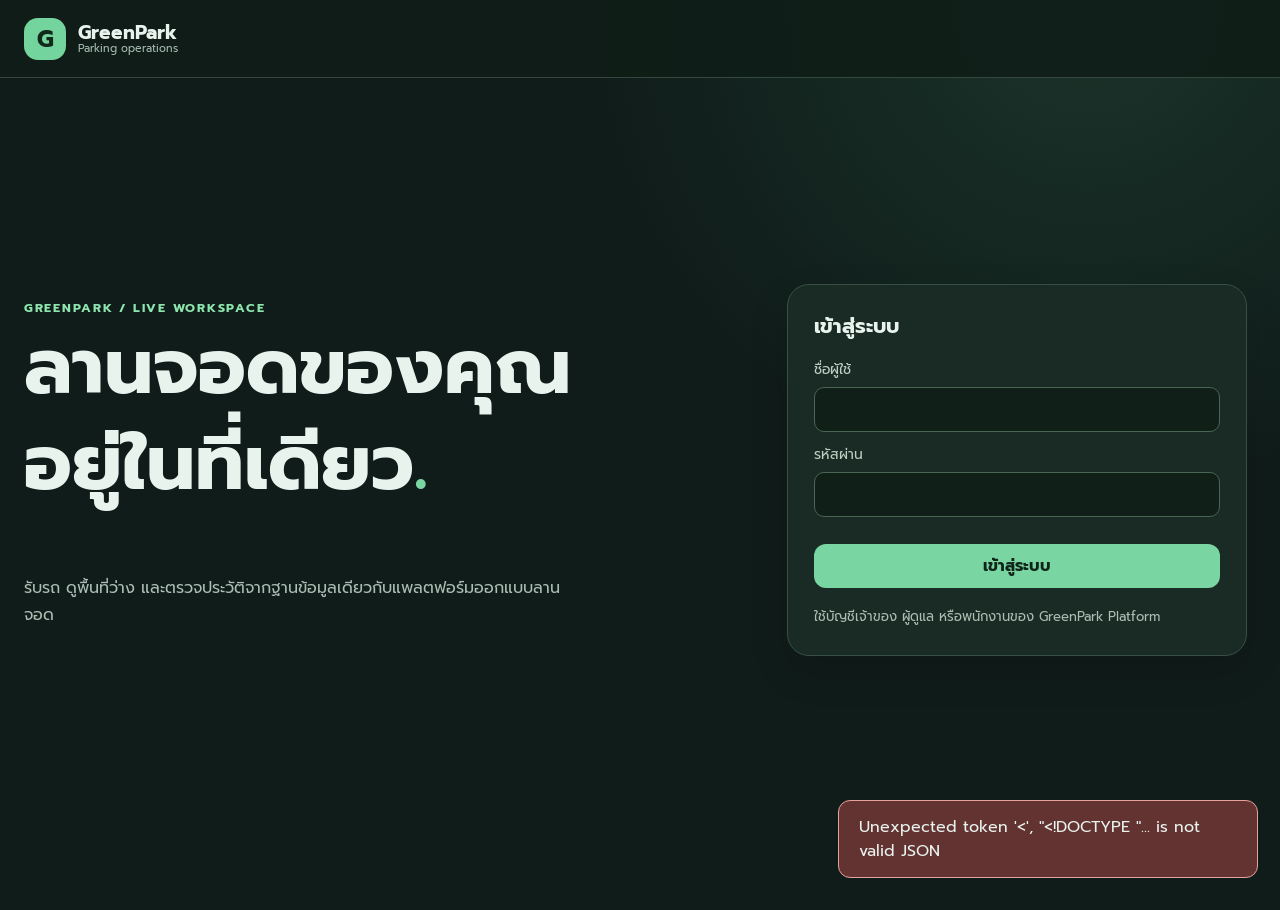
==== web/dashboard.html @ 72b8bba0 "Unify live parking dashboard with platform workspace" ====
<!doctype html>
<html lang="th">
<head>
  <meta charset="utf-8"><meta name="viewport" content="width=device-width,initial-scale=1">
  <title>GreenPark | ศูนย์จัดการลานจอด</title>
  <link rel="stylesheet" href="css/dashboard.css">
  <script src="js/platform-core.js" defer></script>
  <script src="js/history-export.js" defer></script>
  <script src="js/dashboard.js" defer></script>
</head>
<body>
  <header class="top"><a class="brand" href="/dashboard.html"><span>G</span><strong>GreenPark<small>Parking operations</small></strong></a><div id="identity" hidden><span id="account"></span><button id="refresh" type="button">รีเฟรช</button><button id="logout" type="button">ออกจากระบบ</button></div></header>
  <div id="notice" role="status" aria-live="polite" hidden></div>
  <main>
    <section id="loginPanel" class="login"><div><span class="eyebrow">GREENPARK / LIVE WORKSPACE</span><h1>ลานจอดของคุณ<br>อยู่ในที่เดียว<span>.</span></h1><p>รับรถ ดูพื้นที่ว่าง และตรวจประวัติจากฐานข้อมูลเดียวกับแพลตฟอร์มออกแบบลานจอด</p></div><form id="loginForm" class="card"><h2>เข้าสู่ระบบ</h2><label>ชื่อผู้ใช้<input name="username" autocomplete="username" required></label><label>รหัสผ่าน<input name="password" type="password" autocomplete="current-password" required></label><button class="primary">เข้าสู่ระบบ</button><p>ใช้บัญชีเจ้าของ ผู้ดูแล หรือพนักงานของ GreenPark Platform</p></form></section>
    <section id="workspace" hidden>
      <div class="heading"><div><span class="eyebrow">OPERATIONS / LIVE</span><h1>ภาพรวมลานจอด</h1><p>รายการในหน้านี้บันทึกลงระบบแพลตฟอร์มเดียวกัน</p></div><div class="head-actions"><label>เลือกลานจอด<select id="sitePicker"></select></label><a class="button" href="/platform.html">จัดการแพลตฟอร์มและผัง →</a></div></div>
      <div class="metrics"><article><span>ช่องทั้งหมด</span><strong id="total">0</strong></article><article><span>ว่าง</span><strong id="available">0</strong></article><article><span>รถที่จอดอยู่</span><strong id="occupied">0</strong></article><article><span>รถออกในประวัติ 3 เดือน</span><strong id="departed">0</strong></article></div>
      <nav class="tabs" aria-label="ส่วนงาน"><button data-tab="map" class="selected">ผังและสถานะ</button><button data-tab="entry">รถเข้า</button><button data-tab="exit">รถออก</button><button data-tab="history">ประวัติย้อนหลัง</button></nav>
      <section id="viewMap" class="card view"><div class="section-heading"><div><h2>ผังช่องจอดที่เผยแพร่</h2><p>สถานะตรงกับรายการรถที่ใช้งานอยู่</p></div><label>ชั้น<select id="floorPicker"></select></label></div><div id="slotMap" class="slot-map"></div></section>
      <section id="viewEntry" class="card view" hidden><h2>รับรถเข้าลาน</h2><p>เลือกรถและช่องที่รองรับ ระบบตรวจสิทธิ์สมาชิก การจอง และโควตาอีกครั้งก่อนบันทึก</p><form id="entryForm" class="form-grid"><label>ทะเบียนรถ<input name="plate" required maxlength="30"></label><label>ประเภทรถ<select name="vehicleType"><option value="CAR">รถยนต์</option><option value="ELECTRIC_VEHICLE">EV</option><option value="MOTORCYCLE">มอเตอร์ไซค์</option><option value="TRUCK">รถขนาดใหญ่</option></select></label><label>ช่องว่าง<select name="slotId" required></select></label><button class="primary">บันทึกรถเข้า</button></form></section>
      <section id="viewExit" class="card view" hidden><h2>รถที่จอดอยู่</h2><p>ยืนยันรับเงินสดก่อนกดรถออก ระบบคำนวณยอดจริง ณ เวลาบันทึก</p><div id="activeTickets" class="table-wrap"></div></section>
      <section id="viewHistory" class="card view" hidden><div class="section-heading"><div><h2>ประวัติรถเข้าออก</h2><p id="historyNote">เก็บย้อนหลัง 3 เดือน</p></div><button id="exportButton" type="button">ส่งออก Excel</button></div><div class="filters"><label>จากวันที่<input type="date" id="fromDate"></label><label>ถึงวันที่<input type="date" id="toDate"></label><label>ค้นทะเบียน<input id="plateFilter" placeholder="ทะเบียนรถ"></label></div><div id="historyTable" class="table-wrap"></div></section>
    </section>
  </main>
  <div hidden><input id="historyFrom"><input id="historyTo"><input id="historyPlate"><span id="historyExportMessage"></span></div>
</body>
</html>
---- web/css/dashboard.css ----
@import url('https://fonts.googleapis.com/css2?family=Prompt:wght@400;500;600;700&display=swap');
:root{font-family:Prompt,system-ui,sans-serif;color:#e9f3ee;background:#101c1a}*{box-sizing:border-box}body{margin:0;min-height:100vh;background:radial-gradient(circle at 85% 0,rgba(69,146,105,.2),transparent 35%),#101c1a}button,input,select{font:inherit}button,.button{cursor:pointer;border:1px solid #435a50;color:#e9f3ee;background:#25362f;border-radius:12px;padding:10px 16px;text-decoration:none}button:hover,.button:hover{border-color:#7bcba1;background:#30483c}button:disabled{opacity:.5;cursor:not-allowed}.primary{background:#79d5a2;color:#10251a;border:0;font-weight:700}.primary:hover{background:#a0eabb}.top{height:78px;display:flex;align-items:center;justify-content:space-between;padding:0 max(24px,calc((100vw - 1300px)/2));border-bottom:1px solid #34483d;background:rgba(15,29,23,.88)}.brand{display:flex;align-items:center;gap:12px;color:inherit;text-decoration:none}.brand>span{width:42px;height:42px;border-radius:14px;display:grid;place-items:center;background:#74d49d;color:#11291a;font-size:24px;font-weight:700}.brand strong{line-height:1.1;font-size:1.2rem}.brand small{display:block;color:#a5b9ae;font-size:.68rem;font-weight:400}#identity{display:flex;align-items:center;gap:10px;color:#b8cbbf}#identity[hidden],#workspace[hidden],#loginPanel[hidden],.view[hidden],#notice[hidden]{display:none}main{max-width:1300px;margin:auto;padding:32px 24px 80px}h1,h2,p{margin-top:0}h1{font-size:clamp(2rem,4vw,3.3rem);line-height:1.25}h1 span{color:#79d5a2}h2{font-size:1.28rem}.eyebrow{color:#8ee6af;font-size:.78rem;letter-spacing:.14em;font-weight:700}p{color:#acbeb3;line-height:1.7}.login{min-height:calc(100vh - 180px);display:grid;grid-template-columns:1.2fr .8fr;align-items:center;gap:60px}.login h1{font-size:clamp(2.8rem,6vw,5rem)}.login>div p{max-width:540px}.card,.metrics article{background:#1a2a24;border:1px solid #385043;border-radius:22px;padding:26px;box-shadow:0 15px 40px rgba(0,0,0,.12)}.login .card{max-width:460px;width:100%}.login .card button{width:100%;margin-top:15px}.login .card p{font-size:.82rem;margin:18px 0 0}label{display:grid;gap:7px;color:#becfc3;font-size:.87rem;margin:12px 0}input,select{background:#102019;border:1px solid #496553;border-radius:10px;color:#fff;padding:11px;min-width:0;width:100%}input:focus,select:focus{outline:2px solid #78d6a1}.heading,.section-heading{display:flex;align-items:end;justify-content:space-between;gap:20px}.heading h1{margin:5px 0}.head-actions{display:flex;align-items:end;gap:12px}.head-actions label{min-width:220px}.head-actions .button{margin-bottom:12px}.metrics{display:grid;grid-template-columns:repeat(4,1fr);gap:16px;margin:24px 0}.metrics article span{display:block;color:#a4bdae}.metrics article strong{font-size:2rem;color:#92e5b3}.tabs{display:flex;gap:8px;flex-wrap:wrap;margin-bottom:18px}.tabs button.selected{background:#77d4a0;color:#11271b;border-color:#77d4a0;font-weight:700}.section-heading{align-items:center}.section-heading p{margin-bottom:0}.section-heading select{min-width:130px}.slot-map{display:grid;grid-template-columns:repeat(auto-fill,minmax(135px,1fr));gap:12px;margin-top:22px}.slot{border:1px solid #60b689;border-radius:16px;background:#213e2d;padding:14px;min-height:110px}.slot.busy{border-color:#a99476;background:#493b2e}.slot span,.slot small{display:block;color:#b9cfbd;font-size:.77rem}.slot strong{display:block;font-size:1.2rem;margin:5px 0}.form-grid{display:grid;grid-template-columns:repeat(3,1fr);gap:12px;align-items:end;max-width:950px}.form-grid button{grid-column:1/-1;justify-self:start}.filters{display:flex;gap:15px;flex-wrap:wrap;margin:15px 0}.table-wrap{overflow:auto}table{border-collapse:collapse;width:100%;min-width:620px;margin-top:15px}th,td{text-align:left;border-bottom:1px solid #354b3c;padding:12px 10px}th{color:#a9c6af;font-weight:500}td{font-size:.9rem}.empty{padding:24px;text-align:center}#notice{position:fixed;z-index:5;bottom:22px;right:22px;background:#22633e;border:1px solid #8de0a9;border-radius:12px;padding:14px 20px;max-width:min(90vw,420px)}#notice.error{background:#633332;border-color:#e6a19d}@media(max-width:850px){.login{grid-template-columns:1fr;gap:12px}.metrics{grid-template-columns:repeat(2,1fr)}.heading,.section-heading{align-items:start;flex-direction:column}.head-actions{flex-wrap:wrap}.form-grid{grid-template-columns:1fr}}@media(max-width:550px){main{padding:24px 14px}.top{height:auto;min-height:75px;padding:12px 14px;gap:10px;align-items:start}.top #identity{flex-wrap:wrap;justify-content:end;font-size:.8rem}.metrics{gap:8px}.metrics article{padding:16px}.metrics article strong{font-size:1.45rem}.card{padding:18px}.head-actions label{min-width:180px}}
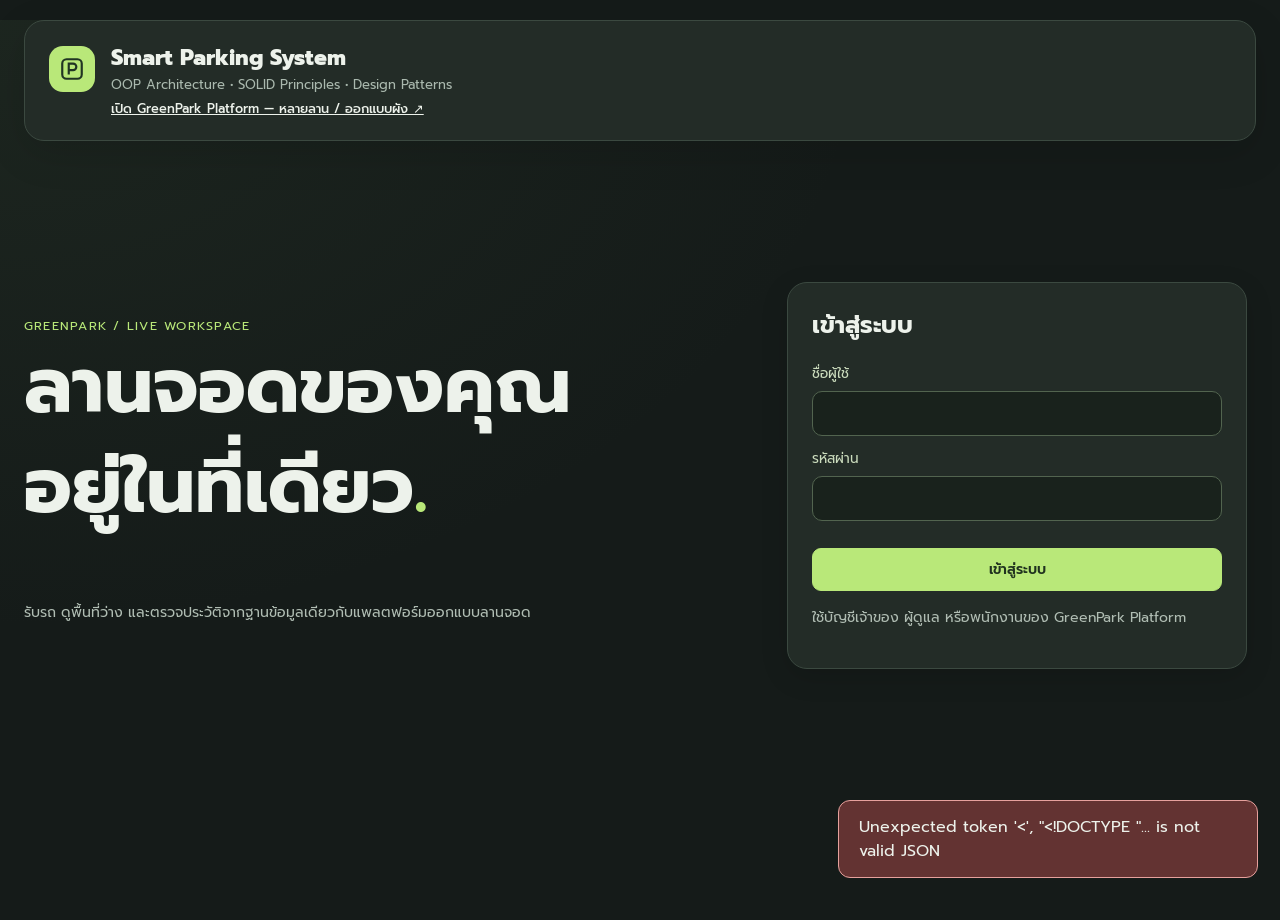
==== commit cf7942b6: "Match live parking dashboard to the green reference UI and wire business tabs" ====
--- a/web/dashboard.html
+++ b/web/dashboard.html
@@ -9,15 +9,28 @@
   <script src="js/dashboard.js" defer></script>
 </head>
 <body>
-  <header class="top"><a class="brand" href="/dashboard.html"><span>G</span><strong>GreenPark<small>Parking operations</small></strong></a><div id="identity" hidden><span id="account"></span><button id="refresh" type="button">รีเฟรช</button><button id="logout" type="button">ออกจากระบบ</button></div></header>
+  <header class="top">
+    <div class="brand-group"><a class="brand" href="dashboard.html"><span><svg viewBox="0 0 24 24" fill="none" stroke="currentColor" stroke-width="2"><rect x="3" y="3" width="18" height="18" rx="4"/><path d="M9 17V7h4a3 3 0 0 1 0 6H9"/></svg></span><strong>Smart Parking System<small>OOP Architecture • SOLID Principles • Design Patterns</small></strong></a><a class="platform-link" href="platform.html">เปิด GreenPark Platform — หลายลาน / ออกแบบผัง ↗</a></div>
+    <div id="quickStats" class="nav-metrics" hidden><span class="metric-pill"><i class="dot green"></i>ว่าง <strong id="available">0</strong></span><span class="metric-pill"><i class="dot red"></i>จอดอยู่ <strong id="occupied">0</strong></span></div>
+    <div id="identity" hidden><span id="account" class="user-badge"></span><button id="logout" type="button">ออกจากระบบ</button></div>
+  </header>
   <div id="notice" role="status" aria-live="polite" hidden></div>
   <main>
     <section id="loginPanel" class="login"><div><span class="eyebrow">GREENPARK / LIVE WORKSPACE</span><h1>ลานจอดของคุณ<br>อยู่ในที่เดียว<span>.</span></h1><p>รับรถ ดูพื้นที่ว่าง และตรวจประวัติจากฐานข้อมูลเดียวกับแพลตฟอร์มออกแบบลานจอด</p></div><form id="loginForm" class="card"><h2>เข้าสู่ระบบ</h2><label>ชื่อผู้ใช้<input name="username" autocomplete="username" required></label><label>รหัสผ่าน<input name="password" type="password" autocomplete="current-password" required></label><button class="primary">เข้าสู่ระบบ</button><p>ใช้บัญชีเจ้าของ ผู้ดูแล หรือพนักงานของ GreenPark Platform</p></form></section>
     <section id="workspace" hidden>
-      <div class="heading"><div><span class="eyebrow">OPERATIONS / LIVE</span><h1>ภาพรวมลานจอด</h1><p>รายการในหน้านี้บันทึกลงระบบแพลตฟอร์มเดียวกัน</p></div><div class="head-actions"><label>เลือกลานจอด<select id="sitePicker"></select></label><a class="button" href="/platform.html">จัดการแพลตฟอร์มและผัง →</a></div></div>
-      <div class="metrics"><article><span>ช่องทั้งหมด</span><strong id="total">0</strong></article><article><span>ว่าง</span><strong id="available">0</strong></article><article><span>รถที่จอดอยู่</span><strong id="occupied">0</strong></article><article><span>รถออกในประวัติ 3 เดือน</span><strong id="departed">0</strong></article></div>
-      <nav class="tabs" aria-label="ส่วนงาน"><button data-tab="map" class="selected">ผังและสถานะ</button><button data-tab="entry">รถเข้า</button><button data-tab="exit">รถออก</button><button data-tab="history">ประวัติย้อนหลัง</button></nav>
-      <section id="viewMap" class="card view"><div class="section-heading"><div><h2>ผังช่องจอดที่เผยแพร่</h2><p>สถานะตรงกับรายการรถที่ใช้งานอยู่</p></div><label>ชั้น<select id="floorPicker"></select></label></div><div id="slotMap" class="slot-map"></div></section>
+      <div class="display-board"><span class="board-badge"><i class="dot green"></i>ป้ายไฟทางเข้าหลัก (DISPLAY BOARD)</span><strong id="boardMessage">กำลังโหลดข้อมูลลานจอด</strong><time id="boardTime"></time></div>
+      <div class="workspace-picker"><label>ลานจอดของบริษัท<select id="sitePicker"></select></label><span id="companyContext"></span><a class="button" href="platform.html">จัดการแพลตฟอร์มและผัง ↗</a></div>
+      <nav class="tabs" aria-label="ส่วนงาน">
+        <button data-tab="map" class="selected">▦ แผนผังช่องจอด (2D Lot Map)</button><button data-tab="entry">→ จุดตรวจทางเข้า (Entry Gate)</button><button data-tab="exit">◷ จุดชำระเงิน & ทางออก (Exit & Pay)</button><button data-tab="ledger" data-manager>▤ ประวัติตั๋ว & บัญชี (Ledger)</button><button data-tab="history">◴ ประวัติรถเข้าออก 3 เดือน</button><button data-tab="reservations" data-manager>จองล่วงหน้า</button><button data-tab="members" data-manager>บัตรสมาชิก</button><button data-tab="revenue" data-manager>Dashboard รายได้</button>
+      </nav>
+      <section id="viewMap" class="view">
+        <div class="lot-controls"><div id="floorPills" class="floor-pills" aria-label="เลือกชั้น"></div><div class="legend"><span><i class="green"></i>ว่าง</span><span><i class="red"></i>มีรถจอด</span><span><i class="ev"></i>EV Charging</span><span><i class="moto"></i>มอเตอร์ไซค์</span><span><i class="large"></i>รถขนาดใหญ่</span></div><button id="refresh" type="button">⟳ รีเฟรช</button><select id="floorPicker" aria-label="ชั้น" hidden></select></div>
+        <div class="card lot-panel"><div class="section-heading"><h2 id="floorTitle">แผนผังช่องจอด</h2><span id="floorSummary" class="floor-summary"></span></div><div id="slotMap" class="slot-map"></div></div>
+      </section>
+      <section id="viewLedger" class="card view" hidden><h2>ประวัติตั๋ว & บัญชี (Ledger)</h2><p>รายการตั๋วและยอดรับเงินที่บันทึกไว้ในลานนี้ ภายในช่วงเก็บประวัติ 3 เดือน</p><div id="ledgerTable" class="table-wrap"></div></section>
+      <section id="viewMembers" class="card view" hidden><h2>บัตรสมาชิก / ผู้เข้าพัก</h2><p>กำหนดทะเบียน ห้อง และช่วงวันที่ใช้สิทธิ์ ระบบใช้ร่วมกับจุดรับรถเข้า</p><form id="memberForm" class="form-grid"><label>ชื่อสมาชิก<input name="name" required maxlength="160"></label><label>ทะเบียนรถ<input name="plate" required maxlength="30"></label><label>ห้อง / หน่วยงาน<input name="room" required maxlength="160"></label><label>เริ่มสิทธิ์<input name="starts" type="date" required></label><label>หมดอายุ<input name="expires" type="date" required></label><button class="primary">บันทึกสมาชิก</button></form><div id="membersTable" class="table-wrap"></div></section>
+      <section id="viewReservations" class="card view" hidden><h2>จองล่วงหน้า</h2><p>กำหนดช่องและช่วงเวลาจอด ระบบตรวจช่วงเวลาซ้อนกันก่อนบันทึก</p><form id="reservationForm" class="form-grid"><label>ทะเบียนรถ<input name="plate" required maxlength="30"></label><label>ช่องจอด<select name="slotId" required></select></label><label>เริ่ม<input name="from" type="datetime-local" required></label><label>สิ้นสุด<input name="to" type="datetime-local" required></label><button class="primary">สร้างการจอง</button></form><div id="reservationsTable" class="table-wrap"></div></section>
+      <section id="viewRevenue" class="card view" hidden><div class="section-heading"><div><h2>Dashboard รายได้และการใช้พื้นที่</h2><p>รายได้ตามวันรถออก (เวลาไทย) และสถานะช่องจอดปัจจุบัน</p></div><label>วันที่<input id="revenueDate" type="date"></label></div><div class="metrics"><article><span>รายได้ประจำวันที่เลือก</span><strong id="dailyRevenue">฿0</strong></article><article><span>รถออกประจำวันที่เลือก</span><strong id="dailyDeparted">0</strong></article><article><span>ช่องทั้งหมด</span><strong id="total">0</strong></article><article><span>รถออกในประวัติ 3 เดือน</span><strong id="departed">0</strong></article></div></section>
       <section id="viewEntry" class="card view" hidden><h2>รับรถเข้าลาน</h2><p>เลือกรถและช่องที่รองรับ ระบบตรวจสิทธิ์สมาชิก การจอง และโควตาอีกครั้งก่อนบันทึก</p><form id="entryForm" class="form-grid"><label>ทะเบียนรถ<input name="plate" required maxlength="30"></label><label>ประเภทรถ<select name="vehicleType"><option value="CAR">รถยนต์</option><option value="ELECTRIC_VEHICLE">EV</option><option value="MOTORCYCLE">มอเตอร์ไซค์</option><option value="TRUCK">รถขนาดใหญ่</option></select></label><label>ช่องว่าง<select name="slotId" required></select></label><button class="primary">บันทึกรถเข้า</button></form></section>
       <section id="viewExit" class="card view" hidden><h2>รถที่จอดอยู่</h2><p>ยืนยันรับเงินสดก่อนกดรถออก ระบบคำนวณยอดจริง ณ เวลาบันทึก</p><div id="activeTickets" class="table-wrap"></div></section>
       <section id="viewHistory" class="card view" hidden><div class="section-heading"><div><h2>ประวัติรถเข้าออก</h2><p id="historyNote">เก็บย้อนหลัง 3 เดือน</p></div><button id="exportButton" type="button">ส่งออก Excel</button></div><div class="filters"><label>จากวันที่<input type="date" id="fromDate"></label><label>ถึงวันที่<input type="date" id="toDate"></label><label>ค้นทะเบียน<input id="plateFilter" placeholder="ทะเบียนรถ"></label></div><div id="historyTable" class="table-wrap"></div></section>
--- a/web/css/dashboard.css
+++ b/web/css/dashboard.css
@@ -1,2 +1,2 @@
-@import url('https://fonts.googleapis.com/css2?family=Prompt:wght@400;500;600;700&display=swap');
-:root{font-family:Prompt,system-ui,sans-serif;color:#e9f3ee;background:#101c1a}*{box-sizing:border-box}body{margin:0;min-height:100vh;background:radial-gradient(circle at 85% 0,rgba(69,146,105,.2),transparent 35%),#101c1a}button,input,select{font:inherit}button,.button{cursor:pointer;border:1px solid #435a50;color:#e9f3ee;background:#25362f;border-radius:12px;padding:10px 16px;text-decoration:none}button:hover,.button:hover{border-color:#7bcba1;background:#30483c}button:disabled{opacity:.5;cursor:not-allowed}.primary{background:#79d5a2;color:#10251a;border:0;font-weight:700}.primary:hover{background:#a0eabb}.top{height:78px;display:flex;align-items:center;justify-content:space-between;padding:0 max(24px,calc((100vw - 1300px)/2));border-bottom:1px solid #34483d;background:rgba(15,29,23,.88)}.brand{display:flex;align-items:center;gap:12px;color:inherit;text-decoration:none}.brand>span{width:42px;height:42px;border-radius:14px;display:grid;place-items:center;background:#74d49d;color:#11291a;font-size:24px;font-weight:700}.brand strong{line-height:1.1;font-size:1.2rem}.brand small{display:block;color:#a5b9ae;font-size:.68rem;font-weight:400}#identity{display:flex;align-items:center;gap:10px;color:#b8cbbf}#identity[hidden],#workspace[hidden],#loginPanel[hidden],.view[hidden],#notice[hidden]{display:none}main{max-width:1300px;margin:auto;padding:32px 24px 80px}h1,h2,p{margin-top:0}h1{font-size:clamp(2rem,4vw,3.3rem);line-height:1.25}h1 span{color:#79d5a2}h2{font-size:1.28rem}.eyebrow{color:#8ee6af;font-size:.78rem;letter-spacing:.14em;font-weight:700}p{color:#acbeb3;line-height:1.7}.login{min-height:calc(100vh - 180px);display:grid;grid-template-columns:1.2fr .8fr;align-items:center;gap:60px}.login h1{font-size:clamp(2.8rem,6vw,5rem)}.login>div p{max-width:540px}.card,.metrics article{background:#1a2a24;border:1px solid #385043;border-radius:22px;padding:26px;box-shadow:0 15px 40px rgba(0,0,0,.12)}.login .card{max-width:460px;width:100%}.login .card button{width:100%;margin-top:15px}.login .card p{font-size:.82rem;margin:18px 0 0}label{display:grid;gap:7px;color:#becfc3;font-size:.87rem;margin:12px 0}input,select{background:#102019;border:1px solid #496553;border-radius:10px;color:#fff;padding:11px;min-width:0;width:100%}input:focus,select:focus{outline:2px solid #78d6a1}.heading,.section-heading{display:flex;align-items:end;justify-content:space-between;gap:20px}.heading h1{margin:5px 0}.head-actions{display:flex;align-items:end;gap:12px}.head-actions label{min-width:220px}.head-actions .button{margin-bottom:12px}.metrics{display:grid;grid-template-columns:repeat(4,1fr);gap:16px;margin:24px 0}.metrics article span{display:block;color:#a4bdae}.metrics article strong{font-size:2rem;color:#92e5b3}.tabs{display:flex;gap:8px;flex-wrap:wrap;margin-bottom:18px}.tabs button.selected{background:#77d4a0;color:#11271b;border-color:#77d4a0;font-weight:700}.section-heading{align-items:center}.section-heading p{margin-bottom:0}.section-heading select{min-width:130px}.slot-map{display:grid;grid-template-columns:repeat(auto-fill,minmax(135px,1fr));gap:12px;margin-top:22px}.slot{border:1px solid #60b689;border-radius:16px;background:#213e2d;padding:14px;min-height:110px}.slot.busy{border-color:#a99476;background:#493b2e}.slot span,.slot small{display:block;color:#b9cfbd;font-size:.77rem}.slot strong{display:block;font-size:1.2rem;margin:5px 0}.form-grid{display:grid;grid-template-columns:repeat(3,1fr);gap:12px;align-items:end;max-width:950px}.form-grid button{grid-column:1/-1;justify-self:start}.filters{display:flex;gap:15px;flex-wrap:wrap;margin:15px 0}.table-wrap{overflow:auto}table{border-collapse:collapse;width:100%;min-width:620px;margin-top:15px}th,td{text-align:left;border-bottom:1px solid #354b3c;padding:12px 10px}th{color:#a9c6af;font-weight:500}td{font-size:.9rem}.empty{padding:24px;text-align:center}#notice{position:fixed;z-index:5;bottom:22px;right:22px;background:#22633e;border:1px solid #8de0a9;border-radius:12px;padding:14px 20px;max-width:min(90vw,420px)}#notice.error{background:#633332;border-color:#e6a19d}@media(max-width:850px){.login{grid-template-columns:1fr;gap:12px}.metrics{grid-template-columns:repeat(2,1fr)}.heading,.section-heading{align-items:start;flex-direction:column}.head-actions{flex-wrap:wrap}.form-grid{grid-template-columns:1fr}}@media(max-width:550px){main{padding:24px 14px}.top{height:auto;min-height:75px;padding:12px 14px;gap:10px;align-items:start}.top #identity{flex-wrap:wrap;justify-content:end;font-size:.8rem}.metrics{gap:8px}.metrics article{padding:16px}.metrics article strong{font-size:1.45rem}.card{padding:18px}.head-actions label{min-width:180px}}
+@import url('https://fonts.googleapis.com/css2?family=Prompt:wght@400;500;600;700;800&family=JetBrains+Mono:wght@400;600;700&display=swap');
+:root{color-scheme:dark;font-family:Prompt,system-ui,sans-serif;color:#edf2eb;background:#151b19;--panel:#232c27;--border:#3b4940;--muted:#b0bdb3;--lime:#b9e879}*{box-sizing:border-box}[hidden]{display:none!important}body{margin:0;min-height:100vh;background:radial-gradient(ellipse at 0 0,#48634528,transparent 48%),#151b19}button,input,select{font:inherit}button,.button{cursor:pointer;border:1px solid var(--border);color:inherit;background:#202824;border-radius:9px;padding:10px 16px;text-decoration:none;font-size:.87rem;transition:background .18s,border-color .18s}button:hover,.button:hover{background:#354438;border-color:#708b58}button:focus-visible,a:focus-visible{outline:2px solid var(--lime);outline-offset:3px}button:disabled{opacity:.45;cursor:not-allowed}.primary,button.selected{background:var(--lime);color:#20321f;border-color:var(--lime);font-weight:600}.primary:hover{background:#c8eea1}.top{max-width:1600px;margin:20px auto;display:flex;align-items:center;gap:24px;padding:22px 24px;border:1px solid var(--border);border-radius:20px;background:var(--panel);box-shadow:0 12px 40px #0002}.brand-group{flex-shrink:0}.brand{display:flex;align-items:center;gap:16px;color:inherit;text-decoration:none}.brand>span{width:46px;height:46px;border-radius:14px;background:var(--lime);color:#213423;display:grid;place-items:center}.brand svg{width:26px;height:26px}.brand strong{font-size:1.35rem;font-weight:800;line-height:1.35}.brand small{display:block;margin-top:5px;color:#aab9ae;font-size:.82rem;font-weight:400}.platform-link{display:block;margin-left:62px;color:inherit;font-size:.8rem;font-weight:500;margin-top:4px}.nav-metrics{display:flex;gap:12px;flex-shrink:0}.metric-pill{display:flex;align-items:center;gap:8px;padding:9px 12px;border:1px solid var(--border);border-radius:15px;background:#1a221d;font-size:.9rem;white-space:nowrap}.metric-pill strong{font-family:'JetBrains Mono',monospace;color:#99da9c}.metric-pill:last-child strong{color:#ef4444}.dot{display:inline-block;width:8px;height:8px;border-radius:50%;box-shadow:0 0 10px currentColor}.green{background:#99da9c;color:#99da9c}.red{background:#ef4444;color:#ef4444}.ev{background:#06b6d4}.moto{background:#a855f7}.large{background:#f59e0b}#identity{margin-left:auto;display:flex;align-items:center;gap:12px}.user-badge{padding:10px 14px;border-radius:999px;color:#c5ec98;border:1px solid #708b58;background:#b9e87918;font-size:.8rem;max-width:300px}#logout{border-radius:999px;background:#ef444420;border-color:#ef44444a;color:#fecaca;white-space:nowrap}main{max-width:1600px;margin:auto;padding-bottom:60px}h1,h2,p{margin-top:0}h2{font-size:1.5rem;font-weight:700}p{color:var(--muted);line-height:1.7;font-size:.88rem}.display-board{display:flex;align-items:center;gap:16px;padding:14px 20px;background:linear-gradient(110deg,#2d402e,#222c26);border:1px solid #526b4c;border-left:5px solid #526b4c;border-radius:15px;font-size:.83rem}.board-badge{display:flex;align-items:center;gap:8px;color:#c5ec98;font-size:.75rem;font-weight:700;white-space:nowrap}.display-board time{margin-left:auto;color:var(--muted);white-space:nowrap;font-size:.78rem}.workspace-picker{display:flex;align-items:center;gap:16px;margin:12px 0;color:var(--muted);font-size:.8rem}.workspace-picker label{display:flex;align-items:center;gap:10px;margin:0}.workspace-picker select{width:auto;max-width:350px;padding:7px 10px}.workspace-picker .button{margin-left:auto;padding:7px 12px}.tabs{display:flex;gap:5px;overflow-x:auto;scrollbar-color:#617163 #26322a;scrollbar-width:thin;padding:7px;margin:18px 0 24px;border-radius:17px;border:1px solid #354238;background:#1d2520}.tabs button{flex:0 0 auto;border:0;padding:14px 20px;border-radius:11px;color:var(--muted);font-weight:600;font-size:.92rem;white-space:nowrap;background:transparent}.tabs button.selected{background:var(--lime);color:#20321f;box-shadow:0 3px 14px #b9e87918}.tabs button:hover:not(.selected){background:#354438;color:#e7f4df}.lot-controls{display:flex;align-items:center;justify-content:space-between;gap:20px;margin-bottom:20px}.floor-pills{display:flex;gap:8px;flex-wrap:wrap}.floor-pills button{font-size:.83rem}.legend{display:flex;flex-wrap:wrap;gap:15px;color:var(--muted);font-size:.8rem}.legend span{display:flex;gap:6px;align-items:center}.legend i{width:12px;height:12px;border-radius:3px}.card{background:var(--panel);border:1px solid var(--border);border-radius:20px;padding:24px;box-shadow:0 8px 28px #0002}.section-heading{display:flex;align-items:center;justify-content:space-between;gap:20px}.lot-panel .section-heading{border-bottom:1px solid var(--border);padding-bottom:16px;margin-bottom:24px}.section-heading h2{margin:0}.floor-summary{font-size:.8rem;border:1px solid var(--border);border-radius:20px;padding:6px 12px;background:#ffffff05;white-space:nowrap}.slot-map{display:grid;grid-template-columns:repeat(auto-fill,minmax(220px,1fr));gap:20px}.slot{position:relative;min-height:156px;border:1.5px solid #6b986a;border-radius:14px;background:linear-gradient(145deg,#304631,#25352b);padding:18px;text-align:left;display:flex;flex-direction:column;justify-content:space-between;transition:transform .2s,box-shadow .2s}.slot:hover{transform:translateY(-4px);box-shadow:0 10px 22px #0004;background:linear-gradient(145deg,#354e36,#293d30)}.slot.busy{background:#422e29;border-color:#963e36}.slot.busy:hover{background:#50352f}.slot-header{display:flex;align-items:center;justify-content:space-between;gap:8px}.slot-number{font-family:'JetBrains Mono',monospace;font-size:1.2rem;font-weight:700;color:white}.slot-status{font-size:.72rem;border-radius:20px;padding:3px 9px;background:#235a40;color:#99da9c}.busy .slot-status{background:#722e29;color:#ff6565}.slot-description{display:block;color:var(--muted);font-size:.7rem;margin:5px 0 12px}.slot-car{display:flex;align-items:center;gap:10px}.slot-car>span{font-size:1.65rem}.slot-car strong{display:block;font-size:.9rem;color:#fff}.slot-car small{display:block;color:var(--muted);font-size:.72rem}.slot-empty{color:#8ba38c;font-size:.78rem}.slot-type{position:absolute;right:8px;top:7px;padding:2px 6px;font-size:.62rem;border-radius:4px;background:#06b6d426;color:#06c8e8}.slot[data-type=EV_CHARGING] .slot-status{margin-top:10px}.slot-type.moto{color:#cf9aff;background:#a855f726}.slot-type.large{color:#ffc45b;background:#f59e0b26}label{display:grid;gap:7px;color:#cbdcbd;font-size:.85rem;margin:12px 0}input,select{background:#19221c;border:1px solid #52644f;border-radius:10px;color:#edf2eb;padding:11px;min-width:0;width:100%}input:focus,select:focus{outline:2px solid var(--lime)}.form-grid{display:grid;grid-template-columns:repeat(3,minmax(0,1fr));gap:12px;align-items:end;max-width:1000px}.form-grid button{grid-column:1/-1;justify-self:start}.filters{display:flex;gap:15px;flex-wrap:wrap;margin:15px 0}.table-wrap{overflow:auto}table{border-collapse:collapse;width:100%;min-width:620px;margin-top:20px}th,td{text-align:left;border-bottom:1px solid var(--border);padding:13px 10px;font-size:.85rem}th{color:#b4c7b7;font-weight:500}.metrics{display:grid;grid-template-columns:repeat(4,1fr);gap:16px;margin:24px 0}.metrics article{border:1px solid var(--border);background:#1d2720;border-radius:16px;padding:22px}.metrics article span{display:block;color:var(--muted);font-size:.84rem}.metrics article strong{font-size:1.8rem;color:#c5ec98}.empty{padding:24px;text-align:center;grid-column:1/-1}.eyebrow{color:var(--lime);font-size:.78rem;letter-spacing:.1em}.login{min-height:70vh;display:grid;grid-template-columns:1.2fr .8fr;align-items:center;gap:60px}.login h1{font-size:clamp(2.8rem,6vw,5rem);line-height:1.3}.login h1 span{color:var(--lime)}.login>div p{max-width:520px}.login .card{max-width:460px;width:100%}.login .card button{width:100%;margin:15px 0}#notice{position:fixed;z-index:5;bottom:22px;right:22px;background:#22633e;border:1px solid #8de0a9;border-radius:12px;padding:14px 20px;max-width:min(90vw,420px)}#notice.error{background:#633332;border-color:#e6a19d}@media(max-width:1650px){.top,main{margin-left:24px;margin-right:24px}}@media(max-width:1150px){.top{flex-wrap:wrap}.lot-controls{flex-wrap:wrap}#identity{max-width:100%}.workspace-picker{flex-wrap:wrap}.metrics{grid-template-columns:repeat(2,1fr)}}@media(max-width:700px){.top,main{margin-left:12px;margin-right:12px}.top{padding:18px;gap:16px}.brand-group{flex-shrink:1}.brand strong{font-size:1.1rem}.brand small{font-size:.67rem}.platform-link{font-size:.7rem}#identity{margin-left:0;flex-wrap:wrap}.display-board{flex-wrap:wrap;gap:8px}.display-board time{margin-left:0}.workspace-picker label{width:100%}.workspace-picker select{flex:1;min-width:0}.workspace-picker .button{margin-left:0}.tabs button{font-size:.8rem;padding:12px}.card{padding:18px}.section-heading{align-items:start;flex-direction:column;gap:10px}h2{font-size:1.2rem}.slot-map{grid-template-columns:repeat(2,minmax(0,1fr));gap:10px}.slot{padding:12px;min-height:156px}.slot-number{font-size:1rem}.slot-description{font-size:.65rem}.form-grid,.login{grid-template-columns:1fr}.login{gap:20px}.metrics article{padding:14px}.metrics article strong{font-size:1.35rem}}@media(prefers-reduced-motion:reduce){*,*::before,*::after{transition:none!important}.slot:hover{transform:none}}
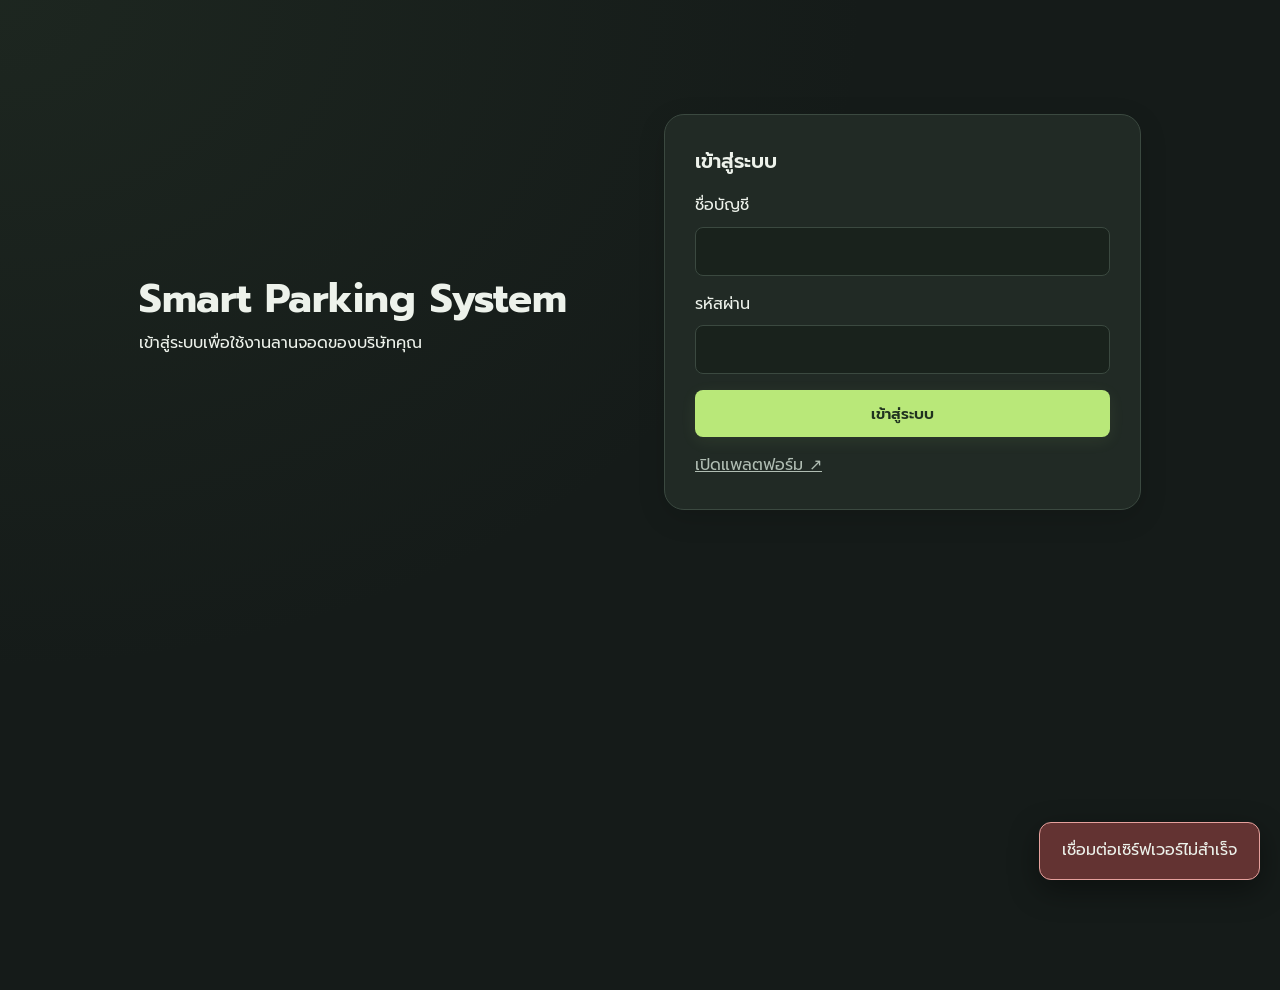
==== commit a14e361f: "Port all original dashboard menus to tenant platform API with payment and simulation safeguards" ====
--- a/web/dashboard.html
+++ b/web/dashboard.html
@@ -1,41 +1,1110 @@
-<!doctype html>
+<!DOCTYPE html>
 <html lang="th">
 <head>
-  <meta charset="utf-8"><meta name="viewport" content="width=device-width,initial-scale=1">
-  <title>GreenPark | ศูนย์จัดการลานจอด</title>
-  <link rel="stylesheet" href="css/dashboard.css">
-  <script src="js/platform-core.js" defer></script>
-  <script src="js/history-export.js" defer></script>
-  <script src="js/dashboard.js" defer></script>
+    <meta charset="UTF-8">
+    <meta name="viewport" content="width=device-width, initial-scale=1.0">
+    <title>Smart Parking System | GreenPark Live</title>
+    <meta name="description" content="ระบบบริหารจัดการลานจอดรถอัจฉริยะ พัฒนาด้วยหลักการ Object-Oriented Programming (OOP) และ Design Patterns อย่างเข้มข้น">
+    <!-- Google Fonts -->
+    <link rel="preconnect" href="https://fonts.googleapis.com">
+    <link rel="preconnect" href="https://fonts.gstatic.com" crossorigin>
+    <link href="https://fonts.googleapis.com/css2?family=Prompt:wght@300;400;500;600;700&family=JetBrains+Mono:wght@400;600;700&display=swap" rel="stylesheet">
+    <link rel="stylesheet" href="css/style.css">
+    <style>
+        .session-status-panel {
+            display: flex;
+            align-items: center;
+            gap: 12px;
+            margin-left: auto;
+            margin-right: 10px;
+        }
+
+        .user-badge {
+            display: inline-flex;
+            align-items: center;
+            gap: 8px;
+            padding: 10px 14px;
+            border-radius: 999px;
+            background: rgba(76, 201, 240, 0.12);
+            border: 1px solid rgba(76, 201, 240, 0.28);
+            color: #dff8ff;
+            font-size: 0.82rem;
+            font-weight: 700;
+            white-space: nowrap;
+        }
+
+        .logout-btn {
+            background: rgba(239, 68, 68, 0.12);
+            border: 1px solid rgba(239, 68, 68, 0.28);
+            color: #fecaca;
+            border-radius: 999px;
+            padding: 10px 16px;
+            cursor: pointer;
+            font-weight: 700;
+        }
+    </style>
+    <link rel="stylesheet" href="css/green-theme.css">
+
+    <script src="js/history-export.js" defer></script>
+
+    <link rel="stylesheet" href="css/dashboard.css">
 </head>
-<body>
-  <header class="top">
-    <div class="brand-group"><a class="brand" href="dashboard.html"><span><svg viewBox="0 0 24 24" fill="none" stroke="currentColor" stroke-width="2"><rect x="3" y="3" width="18" height="18" rx="4"/><path d="M9 17V7h4a3 3 0 0 1 0 6H9"/></svg></span><strong>Smart Parking System<small>OOP Architecture • SOLID Principles • Design Patterns</small></strong></a><a class="platform-link" href="platform.html">เปิด GreenPark Platform — หลายลาน / ออกแบบผัง ↗</a></div>
-    <div id="quickStats" class="nav-metrics" hidden><span class="metric-pill"><i class="dot green"></i>ว่าง <strong id="available">0</strong></span><span class="metric-pill"><i class="dot red"></i>จอดอยู่ <strong id="occupied">0</strong></span></div>
-    <div id="identity" hidden><span id="account" class="user-badge"></span><button id="logout" type="button">ออกจากระบบ</button></div>
-  </header>
-  <div id="notice" role="status" aria-live="polite" hidden></div>
-  <main>
-    <section id="loginPanel" class="login"><div><span class="eyebrow">GREENPARK / LIVE WORKSPACE</span><h1>ลานจอดของคุณ<br>อยู่ในที่เดียว<span>.</span></h1><p>รับรถ ดูพื้นที่ว่าง และตรวจประวัติจากฐานข้อมูลเดียวกับแพลตฟอร์มออกแบบลานจอด</p></div><form id="loginForm" class="card"><h2>เข้าสู่ระบบ</h2><label>ชื่อผู้ใช้<input name="username" autocomplete="username" required></label><label>รหัสผ่าน<input name="password" type="password" autocomplete="current-password" required></label><button class="primary">เข้าสู่ระบบ</button><p>ใช้บัญชีเจ้าของ ผู้ดูแล หรือพนักงานของ GreenPark Platform</p></form></section>
-    <section id="workspace" hidden>
-      <div class="display-board"><span class="board-badge"><i class="dot green"></i>ป้ายไฟทางเข้าหลัก (DISPLAY BOARD)</span><strong id="boardMessage">กำลังโหลดข้อมูลลานจอด</strong><time id="boardTime"></time></div>
-      <div class="workspace-picker"><label>ลานจอดของบริษัท<select id="sitePicker"></select></label><span id="companyContext"></span><a class="button" href="platform.html">จัดการแพลตฟอร์มและผัง ↗</a></div>
-      <nav class="tabs" aria-label="ส่วนงาน">
-        <button data-tab="map" class="selected">▦ แผนผังช่องจอด (2D Lot Map)</button><button data-tab="entry">→ จุดตรวจทางเข้า (Entry Gate)</button><button data-tab="exit">◷ จุดชำระเงิน & ทางออก (Exit & Pay)</button><button data-tab="ledger" data-manager>▤ ประวัติตั๋ว & บัญชี (Ledger)</button><button data-tab="history">◴ ประวัติรถเข้าออก 3 เดือน</button><button data-tab="reservations" data-manager>จองล่วงหน้า</button><button data-tab="members" data-manager>บัตรสมาชิก</button><button data-tab="revenue" data-manager>Dashboard รายได้</button>
-      </nav>
-      <section id="viewMap" class="view">
-        <div class="lot-controls"><div id="floorPills" class="floor-pills" aria-label="เลือกชั้น"></div><div class="legend"><span><i class="green"></i>ว่าง</span><span><i class="red"></i>มีรถจอด</span><span><i class="ev"></i>EV Charging</span><span><i class="moto"></i>มอเตอร์ไซค์</span><span><i class="large"></i>รถขนาดใหญ่</span></div><button id="refresh" type="button">⟳ รีเฟรช</button><select id="floorPicker" aria-label="ชั้น" hidden></select></div>
-        <div class="card lot-panel"><div class="section-heading"><h2 id="floorTitle">แผนผังช่องจอด</h2><span id="floorSummary" class="floor-summary"></span></div><div id="slotMap" class="slot-map"></div></div>
-      </section>
-      <section id="viewLedger" class="card view" hidden><h2>ประวัติตั๋ว & บัญชี (Ledger)</h2><p>รายการตั๋วและยอดรับเงินที่บันทึกไว้ในลานนี้ ภายในช่วงเก็บประวัติ 3 เดือน</p><div id="ledgerTable" class="table-wrap"></div></section>
-      <section id="viewMembers" class="card view" hidden><h2>บัตรสมาชิก / ผู้เข้าพัก</h2><p>กำหนดทะเบียน ห้อง และช่วงวันที่ใช้สิทธิ์ ระบบใช้ร่วมกับจุดรับรถเข้า</p><form id="memberForm" class="form-grid"><label>ชื่อสมาชิก<input name="name" required maxlength="160"></label><label>ทะเบียนรถ<input name="plate" required maxlength="30"></label><label>ห้อง / หน่วยงาน<input name="room" required maxlength="160"></label><label>เริ่มสิทธิ์<input name="starts" type="date" required></label><label>หมดอายุ<input name="expires" type="date" required></label><button class="primary">บันทึกสมาชิก</button></form><div id="membersTable" class="table-wrap"></div></section>
-      <section id="viewReservations" class="card view" hidden><h2>จองล่วงหน้า</h2><p>กำหนดช่องและช่วงเวลาจอด ระบบตรวจช่วงเวลาซ้อนกันก่อนบันทึก</p><form id="reservationForm" class="form-grid"><label>ทะเบียนรถ<input name="plate" required maxlength="30"></label><label>ช่องจอด<select name="slotId" required></select></label><label>เริ่ม<input name="from" type="datetime-local" required></label><label>สิ้นสุด<input name="to" type="datetime-local" required></label><button class="primary">สร้างการจอง</button></form><div id="reservationsTable" class="table-wrap"></div></section>
-      <section id="viewRevenue" class="card view" hidden><div class="section-heading"><div><h2>Dashboard รายได้และการใช้พื้นที่</h2><p>รายได้ตามวันรถออก (เวลาไทย) และสถานะช่องจอดปัจจุบัน</p></div><label>วันที่<input id="revenueDate" type="date"></label></div><div class="metrics"><article><span>รายได้ประจำวันที่เลือก</span><strong id="dailyRevenue">฿0</strong></article><article><span>รถออกประจำวันที่เลือก</span><strong id="dailyDeparted">0</strong></article><article><span>ช่องทั้งหมด</span><strong id="total">0</strong></article><article><span>รถออกในประวัติ 3 เดือน</span><strong id="departed">0</strong></article></div></section>
-      <section id="viewEntry" class="card view" hidden><h2>รับรถเข้าลาน</h2><p>เลือกรถและช่องที่รองรับ ระบบตรวจสิทธิ์สมาชิก การจอง และโควตาอีกครั้งก่อนบันทึก</p><form id="entryForm" class="form-grid"><label>ทะเบียนรถ<input name="plate" required maxlength="30"></label><label>ประเภทรถ<select name="vehicleType"><option value="CAR">รถยนต์</option><option value="ELECTRIC_VEHICLE">EV</option><option value="MOTORCYCLE">มอเตอร์ไซค์</option><option value="TRUCK">รถขนาดใหญ่</option></select></label><label>ช่องว่าง<select name="slotId" required></select></label><button class="primary">บันทึกรถเข้า</button></form></section>
-      <section id="viewExit" class="card view" hidden><h2>รถที่จอดอยู่</h2><p>ยืนยันรับเงินสดก่อนกดรถออก ระบบคำนวณยอดจริง ณ เวลาบันทึก</p><div id="activeTickets" class="table-wrap"></div></section>
-      <section id="viewHistory" class="card view" hidden><div class="section-heading"><div><h2>ประวัติรถเข้าออก</h2><p id="historyNote">เก็บย้อนหลัง 3 เดือน</p></div><button id="exportButton" type="button">ส่งออก Excel</button></div><div class="filters"><label>จากวันที่<input type="date" id="fromDate"></label><label>ถึงวันที่<input type="date" id="toDate"></label><label>ค้นทะเบียน<input id="plateFilter" placeholder="ทะเบียนรถ"></label></div><div id="historyTable" class="table-wrap"></div></section>
-    </section>
-  </main>
-  <div hidden><input id="historyFrom"><input id="historyTo"><input id="historyPlate"><span id="historyExportMessage"></span></div>
+<body class="dark-theme">
+    <div id="notice" role="status" aria-live="polite" hidden></div>
+    <section id="loginPanel" class="live-login"><div><h1>Smart Parking System</h1><p>เข้าสู่ระบบเพื่อใช้งานลานจอดของบริษัทคุณ</p></div><form id="loginForm" class="card"><h2>เข้าสู่ระบบ</h2><label>ชื่อบัญชี<input class="form-input" name="username" autocomplete="username" required></label><label>รหัสผ่าน<input class="form-input" name="password" type="password" autocomplete="current-password" required></label><button class="btn-primary" type="submit">เข้าสู่ระบบ</button><a href="platform.html">เปิดแพลตฟอร์ม ↗</a></form></section>
+    <!-- Main App Container -->
+    <div class="app-layout" id="workspace" hidden>
+        <!-- Top Navbar -->
+        <header class="top-nav">
+            <div class="brand-group">
+                <div class="brand-icon">
+                    <svg viewBox="0 0 24 24" fill="none" stroke="currentColor" stroke-width="2">
+                        <rect x="3" y="3" width="18" height="18" rx="4" />
+                        <path d="M9 17V7h4a3 3 0 0 1 0 6H9" />
+                    </svg>
+                </div>
+                <div>
+                    <h1 class="brand-title">Smart Parking System</h1>
+                    <p class="brand-subtitle">OOP Architecture • SOLID Principles • Design Patterns</p>
+                    <a href="platform.html" style="color:var(--text-primary);font-size:.85rem">เปิด GreenPark Platform — หลายลาน / ออกแบบผัง ↗</a>
+                </div>
+            </div>
+
+            <!-- Simulation Clock Controls -->
+            <div class="clock-controller" id="clockController">
+                <div class="clock-display">
+                    <span class="clock-badge">เวลาลานตัวอย่าง</span>
+                    <span class="clock-time" id="simulatedTimeText">--:--:--</span>
+                </div>
+                <div class="time-actions">
+                    <button class="time-btn" onclick="fastForward(15)" title="เพิ่ม 15 นาที">+15m</button>
+                    <button class="time-btn" onclick="fastForward(60)" title="เพิ่ม 1 ชั่วโมง">+1h</button>
+                    <button class="time-btn" onclick="fastForward(180)" title="เพิ่ม 3 ชั่วโมง">+3h</button>
+                    <button class="time-btn" onclick="fastForward(1440)" title="เพิ่ม 1 วัน">+1d</button>
+                    <button class="time-btn btn-reset" onclick="resetSimTime()" title="รีเซ็ตเวลา">
+                        <svg width="14" height="14" viewBox="0 0 24 24" fill="none" stroke="currentColor" stroke-width="2"><path d="M3 12a9 9 0 1 0 9-9 9.75 9.75 0 0 0-6.74 2.74L3 8"/><path d="M3 3v5h5"/></svg>
+                    </button>
+                </div>
+            </div>
+
+            <!-- Header Quick Stats -->
+            <div class="nav-metrics">
+                <div class="metric-pill available">
+                    <span class="dot green"></span>
+                    <span class="label">ว่าง</span>
+                    <strong id="headerAvailCount">0</strong>
+                </div>
+                <div class="metric-pill occupied">
+                    <span class="dot red"></span>
+                    <span class="label">จอดอยู่</span>
+                    <strong id="headerOccCount">0</strong>
+                </div>
+                <div class="metric-pill revenue">
+                    <span class="label">รายได้สะสม</span>
+                    <strong id="headerRevenueText">฿0.00</strong>
+                </div>
+            </div>
+            <div id="identity" class="session-status-panel"><span id="account" class="user-badge"></span><button id="logout" class="logout-btn" type="button">ออกจากระบบ</button></div>
+        </header>
+        <div class="live-workspace-picker"><label>ลานจอดของบริษัท <select id="sitePicker" class="form-input"></select></label><span id="companyContext"></span><span id="liveMode" class="mono-badge"></span></div>
+
+        <!-- Live Gate Display Board Banner (Observer Pattern) -->
+        <div class="display-board-banner">
+            <div class="board-badge">
+                <span class="pulse-dot"></span>
+                <span>ป้ายไฟทางเข้าหลัก (DISPLAY BOARD)</span>
+            </div>
+            <div class="board-marquee" id="displayBoardMessage">กำลังเชื่อมต่อระบบสังเกตการณ์ (Observer Pattern)...</div>
+            <div class="board-time" id="displayBoardTime">--:--:--</div>
+        </div>
+
+        <!-- Navigation Tabs -->
+        <nav class="main-tabs">
+            <button class="tab-btn active" onclick="switchTab('lot-view')">
+                <svg width="18" height="18" viewBox="0 0 24 24" fill="none" stroke="currentColor" stroke-width="2"><rect x="3" y="3" width="7" height="7"/><rect x="14" y="3" width="7" height="7"/><rect x="14" y="14" width="7" height="7"/><rect x="3" y="14" width="7" height="7"/></svg>
+                <span>แผนผังช่องจอด (2D Lot Map)</span>
+            </button>
+            <button class="tab-btn" onclick="switchTab('entry-gate')">
+                <svg width="18" height="18" viewBox="0 0 24 24" fill="none" stroke="currentColor" stroke-width="2"><path d="M5 12h14"/><path d="m12 5 7 7-7 7"/></svg>
+                <span>จุดตรวจทางเข้า (Entry Gate)</span>
+            </button>
+            <button class="tab-btn" onclick="switchTab('exit-cashier')">
+                <svg width="18" height="18" viewBox="0 0 24 24" fill="none" stroke="currentColor" stroke-width="2"><circle cx="12" cy="12" r="10"/><path d="M12 6v6l4 2"/></svg>
+                <span>จุดชำระเงิน & ทางออก (Exit & Pay)</span>
+            </button>
+            <button class="tab-btn" onclick="switchTab('tickets-history')">
+                <svg width="18" height="18" viewBox="0 0 24 24" fill="none" stroke="currentColor" stroke-width="2"><path d="M14 2H6a2 2 0 0 0-2 2v16a2 2 0 0 0 2 2h12a2 2 0 0 0 2-2V8z"/><polyline points="14 2 14 8 20 8"/><line x1="16" y1="13" x2="8" y2="13"/><line x1="16" y1="17" x2="8" y2="17"/></svg>
+                <span>ประวัติตั๋ว & บัญชี (Ledger)</span>
+            </button>
+            <button class="tab-btn" onclick="switchTab('vehicle-history')">
+                <svg width="18" height="18" viewBox="0 0 24 24" fill="none" stroke="currentColor" stroke-width="2"><path d="M3 12a9 9 0 1 0 3-6.7"/><path d="M3 3v6h6"/><path d="M12 7v5l3 2"/></svg>
+                <span>ประวัติรถเข้าออก 3 เดือน</span>
+            </button>
+            <button class="tab-btn" onclick="switchTab('reservations')">จองล่วงหน้า</button>
+            <button class="tab-btn" onclick="switchTab('memberships')">บัตรสมาชิก</button>
+            <button class="tab-btn" onclick="switchTab('dashboard')">
+                <span>Dashboard รายได้</span>
+            </button>
+            <button class="tab-btn highlight-tab" onclick="switchTab('oop-docs')">
+                <svg width="18" height="18" viewBox="0 0 24 24" fill="none" stroke="currentColor" stroke-width="2"><polygon points="12 2 2 7 12 12 22 7 12 12 22 7 12 2"/><polyline points="2 17 12 22 22 17"/><polyline points="2 12 12 17 22 12"/></svg>
+                <span>สถาปัตยกรรม OOP & SOLID</span>
+            </button>
+            <button class="tab-btn ai-tab" onclick="switchTab('ai-ops')">
+                <svg width="18" height="18" viewBox="0 0 24 24" fill="none" stroke="currentColor" stroke-width="2"><path d="M12 2a4 4 0 0 1 4 4v1a3 3 0 0 1 3 3v2a3 3 0 0 1-3 3v1a4 4 0 0 1-4 4 4 4 0 0 1-4-4v-1a3 3 0 0 1-3-3v-2a3 3 0 0 1 3-3V6a4 4 0 0 1 4-4z"/><circle cx="9" cy="11" r="1"/><circle cx="15" cy="11" r="1"/><path d="M10 16h4"/></svg>
+                <span>🤖 ศูนย์ปฏิบัติการ AI & XAI</span>
+            </button>
+        </nav>
+
+        <!-- Main Content Area -->
+        <main class="content-container">
+
+            <!-- TAB 1: 2D Interactive Parking Lot Map -->
+            <section id="tab-lot-view" class="tab-content active">
+                <div class="lot-controls-bar">
+                    <!-- Floor Switcher -->
+                    <div class="floor-pills" id="floorPillGroup">
+                        <!-- Rendered by JS -->
+                    </div>
+
+                    <!-- Legend -->
+                    <div class="slot-legend">
+                        <div class="legend-item"><span class="legend-color available"></span> ว่าง</div>
+                        <div class="legend-item"><span class="legend-color occupied"></span> มีรถจอด</div>
+                        <div class="legend-item"><span class="legend-color ev"></span> EV Charging</div>
+                        <div class="legend-item"><span class="legend-color moto"></span> มอเตอร์ไซค์</div>
+                        <div class="legend-item"><span class="legend-color large"></span> รถขนาดใหญ่</div>
+                        <div class="legend-item ai-heat-legend" id="aiHeatLegend" style="display: none;"><span class="legend-color ai-heat"></span> 🔥 จุดหนาแน่น AI</div>
+                    </div>
+
+                    <div class="lot-actions-right">
+                        <button class="btn-ai-pill" id="btnToggleAiHeatmap" onclick="toggleAiHeatmap()">
+                            <span class="ai-sparkle">✨</span>
+                            <span id="aiHeatmapBtnText">เปิด AI Heatmap</span>
+                        </button>
+                        <button class="btn-secondary" onclick="loadParkingLotData()">
+                            <svg width="14" height="14" viewBox="0 0 24 24" fill="none" stroke="currentColor" stroke-width="2"><path d="M21.5 2v6h-6M21.34 15.57a10 10 0 1 1-.57-8.38l5.67-5.67"/></svg>
+                            รีเฟรชผัง
+                        </button>
+                    </div>
+                </div>
+
+                <!-- Grid of Slots -->
+                <div class="lot-grid-wrapper">
+                    <div class="floor-header-info">
+                        <h2 id="currentFloorTitle">ชั้นที่ 1</h2>
+                        <div class="floor-stats-badge" id="currentFloorStats">กำลังโหลด...</div>
+                    </div>
+
+                    <div class="slots-grid" id="slotsGrid">
+                        <!-- Slots dynamically rendered here -->
+                    </div>
+                </div>
+            </section>
+
+            <!-- TAB 2: Entry Gate (Check-In Terminal) -->
+            <section id="tab-entry-gate" class="tab-content">
+                <div class="entry-layout">
+                    <!-- Check-in Form Card -->
+                    <div class="card glass-card">
+                        <div class="card-header">
+                            <div class="card-title-icon">
+                                <svg width="22" height="22" viewBox="0 0 24 24" fill="none" stroke="currentColor" stroke-width="2"><rect x="3" y="3" width="18" height="18" rx="2"/><line x1="12" y1="8" x2="12" y2="16"/><line x1="8" y1="12" x2="16" y2="12"/></svg>
+                            </div>
+                            <div>
+                                <h2>ออกบัตรเข้าจอดรถ (Vehicle Check-In)</h2>
+                                <p class="text-muted">ระบบตรวจสอบเงื่อนไข canParkIn() และจัดสรรช่องจอดอัตโนมัติ</p>
+                            </div>
+                        </div>
+
+                        <!-- AI Computer Vision ANPR Scanner Card -->
+                        <div class="ai-anpr-card" id="aiAnprCard">
+                            <div class="anpr-header">
+                                <div class="anpr-badge">
+                                    <span class="pulse-dot-ai"></span>
+                                    <span>AI SMART CAMERA (ANPR / LPR)</span>
+                                </div>
+                                <span class="anpr-fps">4K UHD • 60 FPS</span>
+                            </div>
+                            <div class="anpr-scanner-viewport" id="anprViewport">
+                                <div class="scanner-grid"></div>
+                                <div class="scanner-laser" id="scannerLaser"></div>
+                                <div class="viewfinder-corner top-left"></div>
+                                <div class="viewfinder-corner top-right"></div>
+                                <div class="viewfinder-corner bottom-left"></div>
+                                <div class="viewfinder-corner bottom-right"></div>
+                                <div class="scanner-plate-target" id="anprPlateTarget">
+                                    <span class="target-icon">🎯</span>
+                                    <span id="anprTargetText">พร้อมสแกนป้ายทะเบียนหน้ารถ</span>
+                                </div>
+                            </div>
+                            <div class="anpr-actions">
+                                <button type="button" class="btn-ai-scan" id="btnTriggerAnpr" onclick="triggerAiAnprScan()">
+                                    <svg width="18" height="18" viewBox="0 0 24 24" fill="none" stroke="currentColor" stroke-width="2"><path d="M23 19a2 2 0 0 1-2 2H3a2 2 0 0 1-2-2V8a2 2 0 0 1 2-2h4l2-3h6l2 3h4a2 2 0 0 1 2 2z"/><circle cx="12" cy="13" r="4"/></svg>
+                                    <span>สแกนป้ายทะเบียน & จำแนกรถด้วย AI</span>
+                                </button>
+                                <button type="button" class="btn-ghost" onclick="randomizePlate()">สุ่มป้าย</button>
+                            </div>
+                            <!-- AI Detection Feedback -->
+                            <div class="anpr-result-box" id="anprResultBox" style="display: none;">
+                                <div class="anpr-result-meta">
+                                    <span class="ai-tag">AI Vision Confirmed</span>
+                                    <span class="confidence-badge" id="anprConfidenceText">Confidence: 99.2%</span>
+                                </div>
+                                <div class="anpr-explanation-text" id="anprExplanationText">
+                                    โมเดลตรวจจับป้ายทะเบียนและจำแนกประเภทยานพาหนะสำเร็จ
+                                </div>
+                            </div>
+                        </div>
+
+                        <p class="live-info">ภาพกล้องและไม้กั้นเป็นการจำลอง ส่วนตั๋วและรายการรับรถบันทึกในลานที่เลือก</p>
+                        <form id="checkInForm" onsubmit="handleCheckIn(event)">
+                            <div class="form-group">
+                                <label for="licensePlate">เลขทะเบียนรถ <span class="required">*</span></label>
+                                <div class="input-with-action">
+                                    <input type="text" id="licensePlate" class="form-input" placeholder="เช่น 3กข-9876 กรุงเทพฯ" required maxlength="15" oninput="debounceAiRecommend()">
+                                    <button type="button" class="btn-ghost" onclick="randomizePlate()">สุ่มทะเบียน</button>
+                                </div>
+                            </div>
+
+                            <div class="form-group">
+                                <label>ประเภทยานพาหนะ (Vehicle Type) <span class="required">*</span></label>
+                                <div class="vehicle-type-selector">
+                                    <label class="type-card active">
+                                        <input type="radio" name="vType" value="CAR" checked onchange="updateVehicleSelection()">
+                                        <span class="type-icon">🚗</span>
+                                        <span class="type-name">รถยนต์ทั่วไป</span>
+                                        <span class="type-sub">เก๋ง / SUV / Crossover</span>
+                                    </label>
+                                    <label class="type-card">
+                                        <input type="radio" name="vType" value="ELECTRIC_VEHICLE" onchange="updateVehicleSelection()">
+                                        <span class="type-icon">⚡</span>
+                                        <span class="type-name">รถยนต์ไฟฟ้า (EV)</span>
+                                        <span class="type-sub">ต้องการชาร์จไฟ</span>
+                                    </label>
+                                    <label class="type-card">
+                                        <input type="radio" name="vType" value="MOTORCYCLE" onchange="updateVehicleSelection()">
+                                        <span class="type-icon">🏍️</span>
+                                        <span class="type-name">มอเตอร์ไซค์</span>
+                                        <span class="type-sub">บิ๊กไบค์ / สกู๊ตเตอร์</span>
+                                    </label>
+                                    <label class="type-card">
+                                        <input type="radio" name="vType" value="TRUCK" onchange="updateVehicleSelection()">
+                                        <span class="type-icon">🚚</span>
+                                        <span class="type-name">รถบรรทุก / รถตู้ใหญ่</span>
+                                        <span class="type-sub">ช่องจอดขนาดพิเศษ</span>
+                                    </label>
+                                </div>
+                            </div>
+
+                            <div class="form-group" id="evOptionGroup" style="display: none;">
+                                <label class="checkbox-container">
+                                    <input type="checkbox" id="requiresCharging" checked onchange="requestAiRecommendation()">
+                                    <span class="checkmark"></span>
+                                    <span>ต้องการเข้าจอดช่องที่มีแท่นชาร์จ EV (EV Charging Station)</span>
+                                </label>
+                            </div>
+
+                            <!-- Explainable AI (XAI) Smart Slot Recommendation Card -->
+                            <div class="ai-rec-box" id="aiRecBox">
+                                <div class="ai-rec-header">
+                                    <div class="ai-rec-title-group">
+                                        <span class="ai-chip">✨ AI OPTIMAL RECOMMENDATION</span>
+                                        <span class="match-badge" id="aiMatchScoreBadge">98.5% Match</span>
+                                    </div>
+                                    <div class="rec-slot-badge" id="aiRecSlotBadge">ช่องแนะนำ: F1-01</div>
+                                </div>
+                                <div class="ai-rec-reason" id="aiRecReasonText">
+                                    กำลังวิเคราะห์ช่องจอดที่เหมาะสมที่สุดด้วย AI Multi-Criteria Optimization...
+                                </div>
+                                <div class="ai-rec-factors" id="aiRecFactorsList">
+                                    <!-- Rendered dynamically -->
+                                </div>
+                                <div class="ai-rec-impact-row">
+                                    <div class="impact-item">
+                                        <span class="impact-icon">⚡</span>
+                                        <span id="aiEnergyText">ประหยัดพลังงาน: ลดการวนรถในอาคาร</span>
+                                    </div>
+                                    <div class="impact-item">
+                                        <span class="impact-icon">🚦</span>
+                                        <span id="aiCongestionText">การจราจร: ลดจุดตัดคอขวด 40%</span>
+                                    </div>
+                                </div>
+                            </div>
+
+                            <!-- Pricing Strategy preview -->
+                            <div class="rate-preview-box" id="ratePreviewBox">
+                                <div class="rate-preview-header">
+                                    <span class="strategy-badge" id="rateStrategyBadge">StandardPricingStrategy</span>
+                                    <span class="rate-title" id="rateStrategyTitle">อัตราค่าบริการ</span>
+                                </div>
+                                <div class="rate-desc" id="rateStrategyDesc">ฟรี 15 นาทีแรก | ชม. แรก 20 บาท | ชม. ถัดไป 30 บาท/ชม.</div>
+                            </div>
+
+                            <button type="submit" class="btn-primary btn-block btn-lg" id="btnIssueTicket">
+                                <svg width="20" height="20" viewBox="0 0 24 24" fill="none" stroke="currentColor" stroke-width="2"><path d="M5 12h14"/><path d="m12 5 7 7-7 7"/></svg>
+                                รับบัตรจอดรถ & แสดงไม้กั้นจำลอง (Issue Ticket)
+                            </button>
+                        </form>
+                    </div>
+
+                    <!-- Gate Animation Visualizer -->
+                    <div class="card glass-card gate-monitor-card">
+                        <h3>สถานะไม้กั้นทางเข้า (Entry Barrier Gate)</h3>
+                        <div class="gate-visualizer">
+                            <div class="traffic-light">
+                                <div class="light light-red active" id="entryLightRed"></div>
+                                <div class="light light-green" id="entryLightGreen"></div>
+                            </div>
+                            <div class="barrier-post">
+                                <div class="barrier-arm" id="entryBarrierArm"></div>
+                            </div>
+                            <div class="gate-road">
+                                <div class="road-car" id="entryAnimatedCar">🚗</div>
+                            </div>
+                        </div>
+                        <div class="gate-status-text" id="entryGateStatusText">ไม้กั้นปิด: รอรถเข้ารับบัตร</div>
+                    </div>
+                </div>
+            </section>
+
+            <!-- TAB 3: Exit Gate & Payment Terminal -->
+            <section id="tab-exit-cashier" class="tab-content">
+                <div class="cashier-layout">
+                    <!-- Search & Fee Preview Card -->
+                    <div class="card glass-card">
+                        <div class="card-header">
+                            <div class="card-title-icon">
+                                <svg width="22" height="22" viewBox="0 0 24 24" fill="none" stroke="currentColor" stroke-width="2"><circle cx="11" cy="11" r="8"/><line x1="21" y1="21" x2="16.65" y2="16.65"/></svg>
+                            </div>
+                            <div>
+                                <h2>ค้นหาตั๋ว & คำนวณค่าบริการ (Check-Out)</h2>
+                                <p class="text-muted">คำนวณตาม Strategy ประเภทยานพาหนะ และระยะเวลาจอดจริง</p>
+                            </div>
+                        </div>
+
+                        <div class="search-ticket-bar">
+                            <input type="text" id="exitSearchQuery" class="form-input" placeholder="พิมพ์เลขที่ตั๋ว เช่น TKT-... หรือ ป้ายทะเบียน">
+                            <button class="btn-primary" onclick="searchTicketForExit()">ค้นหา / สแกนตั๋ว</button>
+                            <button class="btn-danger-ghost" onclick="handleLostTicket()" title="กรณีทำบัตรหาย คิดค่าจอดตามเวลาจริง + ค่าปรับ 300฿">ตั๋วหาย</button>
+                        </div>
+
+                        <!-- Active Vehicles Quick Pick -->
+                        <div class="quick-pick-section">
+                            <span class="text-muted">หรือเลือกรถที่กำลังจอดอยู่:</span>
+                            <div class="quick-plate-chips" id="quickActivePlates">
+                                <!-- Populated dynamically -->
+                            </div>
+                        </div>
+
+                        <!-- Fee Calculation Result Container -->
+                        <div id="feeResultCard" class="fee-result-panel" style="display: none;">
+                            <div class="fee-meta-grid">
+                                <div class="meta-item">
+                                    <span class="meta-label">เลขที่ตั๋ว</span>
+                                    <strong id="feeTicketId" class="mono text-highlight">TKT-XXXX</strong>
+                                </div>
+                                <div class="meta-item">
+                                    <span class="meta-label">ป้ายทะเบียน</span>
+                                    <strong id="feePlate">-</strong>
+                                </div>
+                                <div class="meta-item">
+                                    <span class="meta-label">ประเภทรถ</span>
+                                    <span id="feeTypeDisplay" class="badge-pill">รถยนต์</span>
+                                </div>
+                                <div class="meta-item">
+                                    <span class="meta-label">ช่องจอด</span>
+                                    <strong id="feeSlotNumber" class="mono">F1-01</strong>
+                                </div>
+                                <div class="meta-item">
+                                    <span class="meta-label">เวลาเข้าจอด</span>
+                                    <span id="feeEntryTime" class="mono">2026-09-09 10:00</span>
+                                </div>
+                                <div class="meta-item">
+                                    <span class="meta-label">เวลาปัจจุบัน (จำลอง)</span>
+                                    <span id="feeCurrentTime" class="mono">2026-09-09 12:30</span>
+                                </div>
+                                <div class="meta-item">
+                                    <span class="meta-label">ระยะเวลาที่จอด</span>
+                                    <strong id="feeDuration" class="text-success">2 ชม. 30 นาที</strong>
+                                </div>
+                                <div class="meta-item">
+                                    <span class="meta-label">Pricing Strategy</span>
+                                    <span id="feeStrategyName" class="mono-badge">StandardPricingStrategy</span>
+                                </div>
+                            </div>
+
+                            <div class="fee-amount-hero">
+                                <div>
+                                    <div class="fee-hero-label">ยอดที่ต้องชำระทั้งสิ้น</div>
+                                    <div class="fee-hero-desc" id="feeRateDesc">ชม. แรก 20 บาท | ชม. ถัดไป 30 บาท</div>
+                                </div>
+                                <div class="fee-hero-number" id="feeAmountHero">฿0.00</div>
+                            </div>
+
+                            <div id="lostTicketBreakdown" class="lost-ticket-breakdown" style="display: none;">
+                                <div><span>ค่าจอดตามเวลาจริง</span><strong id="parkingFeeAmount">฿0.00</strong></div>
+                                <div><span>ค่าปรับตั๋วหาย</span><strong id="lostTicketPenaltyAmount">฿300.00</strong></div>
+                                <div class="breakdown-total"><span>รวมยอดชำระ</span><strong id="lostTicketTotalAmount">฿0.00</strong></div>
+                            </div>
+
+                            <!-- Payment Method Tabs -->
+                            <div class="payment-methods-selector">
+                                <h4>เลือกช่องทางการชำระเงิน (Polymorphic Payment)</h4>
+                                <div class="method-buttons">
+                                    <button class="pay-method-btn active" id="btnMethodPromptPay" onclick="selectPayMethod('PROMPTPAY')">
+                                        <span>📱 PromptPay QR</span>
+                                    </button>
+                                    <button class="pay-method-btn" id="btnMethodCredit" onclick="selectPayMethod('CREDIT_CARD')">
+                                        <span>💳 บัตรเครดิต</span>
+                                    </button>
+                                    <button class="pay-method-btn" id="btnMethodCash" onclick="selectPayMethod('CASH')">
+                                        <span>💵 เงินสด</span>
+                                    </button>
+                                </div>
+
+                                <div id="payDetailsPromptPay" class="pay-detail-box"><p>รับชำระผ่าน QR ของร้านภายนอก แล้วตรวจยอดในบัญชีร้านก่อนยืนยัน ระบบนี้ยังไม่สร้าง QR หรือยืนยันเงินจากธนาคารอัตโนมัติ</p><strong id="qrAmountDisplay"></strong></div>
+                                <div id="payDetailsCredit" class="pay-detail-box"><p>รับชำระด้วยเครื่องรูดบัตรของร้าน แล้วกรอกเลขอ้างอิงจากใบเสร็จ ไม่กรอกเลขบัตรหรือ CVV ในระบบนี้</p></div>
+                                <label>เลขอ้างอิงการชำระภายนอก (PromptPay / บัตร)<input id="paymentReference" class="form-input" maxlength="160"></label>
+                                <label class="live-confirm"><input id="paymentConfirmed" type="checkbox">ตรวจสอบแล้วว่าได้รับชำระเงินจริง หรือยอดเป็นศูนย์</label>
+                                <!-- Cash Detail -->
+                                <div id="payDetailsCash" class="pay-detail-box">
+                                    <div class="form-group">
+                                        <label>จำนวนเงินสดที่รับมา (บาท)</label>
+                                        <div class="input-with-action">
+                                            <input type="number" id="cashTenderedInput" class="form-input mono" placeholder="0.00" step="10" oninput="calculateChangePreview()">
+                                            <button type="button" class="btn-ghost" onclick="tenderExactAmount()">พอดี</button>
+                                            <button type="button" class="btn-ghost" onclick="tenderRound(100)">100฿</button>
+                                            <button type="button" class="btn-ghost" onclick="tenderRound(500)">500฿</button>
+                                        </div>
+                                    </div>
+                                    <div class="cash-change-preview">
+                                        <span>เงินทอนโดยประมาณ:</span>
+                                        <strong id="cashChangeDisplay" class="text-success">฿0.00</strong>
+                                    </div>
+                                </div>
+
+                                <button class="btn-primary btn-block btn-lg" onclick="submitPayment()">
+                                    <svg width="20" height="20" viewBox="0 0 24 24" fill="none" stroke="currentColor" stroke-width="2"><path d="M22 11.08V12a10 10 0 1 1-5.93-9.14"/><polyline points="22 4 12 14.01 9 11.01"/></svg>
+                                    ยืนยันชำระเงิน & เปิดไม้กั้นทางออก (Process Payment)
+                                </button>
+                            </div>
+                        </div>
+                    </div>
+
+                    <!-- Exit Gate Monitor Card -->
+                    <div class="card glass-card gate-monitor-card">
+                        <h3>สถานะไม้กั้นทางออก (Exit Barrier Gate)</h3>
+                        <div class="gate-visualizer">
+                            <div class="traffic-light">
+                                <div class="light light-red active" id="exitLightRed"></div>
+                                <div class="light light-green" id="exitLightGreen"></div>
+                            </div>
+                            <div class="barrier-post">
+                                <div class="barrier-arm" id="exitBarrierArm"></div>
+                            </div>
+                            <div class="gate-road">
+                                <div class="road-car" id="exitAnimatedCar">🚘</div>
+                            </div>
+                        </div>
+                        <div class="gate-status-text" id="exitGateStatusText">ไม้กั้นปิด: รอชำระเงินเพื่อผ่านทาง</div>
+                    </div>
+                </div>
+            </section>
+
+            <!-- TAB 4: Tickets History & Revenue Ledger -->
+            <section id="tab-tickets-history" class="tab-content">
+                <div class="card glass-card">
+                    <div class="card-header">
+                        <div>
+                            <h2>ประวัติตั๋วจอดรถและรายการธุรกรรม (Ledger)</h2>
+                            <p class="text-muted">บันทึกสถานะตั๋ว ACTIVE, PAID, EXITED, LOST ทั้งหมดในระบบ</p>
+                        </div>
+                        <button class="btn-secondary" onclick="loadTicketsAndPayments()">
+                            <svg width="14" height="14" viewBox="0 0 24 24" fill="none" stroke="currentColor" stroke-width="2"><path d="M21.5 2v6h-6M21.34 15.57a10 10 0 1 1-.57-8.38l5.67-5.67"/></svg>
+                            รีเฟรชตาราง
+                        </button>
+                    </div>
+
+                    <div class="table-responsive">
+                        <table class="data-table">
+                            <thead>
+                                <tr>
+                                    <th>Ticket ID</th>
+                                    <th>ทะเบียนรถ</th>
+                                    <th>ประเภทรถ</th>
+                                    <th>ชั้น / ช่องจอด</th>
+                                    <th>เวลาเข้า</th>
+                                    <th>เวลาออก</th>
+                                    <th>สถานะ</th>
+                                    <th>ค่าบริการ</th>
+                                    <th>การจัดการ</th>
+                                </tr>
+                            </thead>
+                            <tbody id="ticketsTableBody">
+                                <!-- Populated by JS -->
+                            </tbody>
+                        </table>
+                    </div>
+                </div>
+            </section>
+
+            <!-- ประวัติรถเข้าออกที่บันทึกถาวรย้อนหลัง 3 เดือน -->
+            <section id="tab-vehicle-history" class="tab-content">
+                <div class="card glass-card">
+                    <div class="card-header">
+                        <div>
+                            <h2>ประวัติรถเข้าออกย้อนหลัง</h2>
+                            <p class="text-muted">เก็บข้อมูลถาวร 3 เดือน และลบรายการเก่ากว่าอายุจัดเก็บอัตโนมัติ</p>
+                        </div>
+                        <button class="btn-secondary" onclick="loadParkingHistory()">รีเฟรชข้อมูล</button>
+                    </div>
+
+                    <div class="history-filter-bar">
+                        <label>ตั้งแต่วันที่ <input id="historyFrom" type="date"></label>
+                        <label>ถึงวันที่ <input id="historyTo" type="date"></label>
+                        <label>ทะเบียนรถ <input id="historyPlate" placeholder="ค้นหาทะเบียน"></label>
+                        <button class="btn-primary" type="button" onclick="loadParkingHistory()">ค้นหา</button>
+                        <button id="historyExportButton" class="btn-secondary" type="button" onclick="exportParkingHistory()" disabled>ดาวน์โหลด Excel (.xlsx)</button>
+                    </div>
+
+                    <div class="ai-metrics-grid">
+                        <div class="ai-metric-card"><div class="ai-metric-icon">IN</div><div class="ai-metric-meta"><span class="ai-metric-label">รถเข้าทั้งหมด</span><strong class="ai-metric-val" id="historyEnteredCount">0</strong></div></div>
+                        <div class="ai-metric-card"><div class="ai-metric-icon">OUT</div><div class="ai-metric-meta"><span class="ai-metric-label">รถออกทั้งหมด</span><strong class="ai-metric-val" id="historyExitedCount">0</strong></div></div>
+                        <div class="ai-metric-card"><div class="ai-metric-icon">P</div><div class="ai-metric-meta"><span class="ai-metric-label">ยังอยู่ในลาน</span><strong class="ai-metric-val" id="historyParkedCount">0</strong></div></div>
+                        <div class="ai-metric-card"><div class="ai-metric-icon">฿</div><div class="ai-metric-meta"><span class="ai-metric-label">รายได้ตามช่วงค้นหา</span><strong class="ai-metric-val" id="historyRevenue">฿0.00</strong></div></div>
+                    </div>
+
+                    <p id="historyRetentionMessage" class="text-muted"></p>
+                    <p id="historyExportMessage" class="text-muted" role="status">ค้นหาข้อมูลก่อนดาวน์โหลด Excel ตามผลลัพธ์ที่แสดง</p>
+                    <div class="table-responsive">
+                        <table class="data-table">
+                            <thead><tr><th>Ticket ID</th><th>ทะเบียน</th><th>ประเภทรถ</th><th>ชั้น / ช่อง</th><th>เวลาเข้า</th><th>เวลาออก</th><th>สถานะ</th><th>ค่าบริการ</th></tr></thead>
+                            <tbody id="vehicleHistoryTableBody"><tr><td colspan="8" class="text-muted" style="text-align:center;">กำลังโหลดข้อมูล...</td></tr></tbody>
+                        </table>
+                    </div>
+                </div>
+            </section>
+
+            <section id="tab-dashboard" class="tab-content">
+                <div class="card glass-card">
+                    <div class="card-header">
+                        <div>
+                            <h2>Dashboard รายได้และการใช้พื้นที่</h2>
+                            <p class="text-muted">สรุปจากรายการชำระเงินจริงและสถานะช่องจอดปัจจุบัน</p>
+                        </div>
+                        <button class="btn-secondary" onclick="loadDailyDashboard()">รีเฟรช</button>
+                    </div>
+                    <div class="dashboard-date-row">
+                        <label for="dashboardDate">วันที่</label>
+                        <input id="dashboardDate" type="date">
+                    </div>
+                    <div class="ai-metrics-grid">
+                        <div class="ai-metric-card"><div class="ai-metric-icon">฿</div><div class="ai-metric-meta"><span class="ai-metric-label">รายได้ประจำวัน</span><strong class="ai-metric-val" id="dailyRevenue">฿0.00</strong></div></div>
+                        <div class="ai-metric-card"><div class="ai-metric-icon">%</div><div class="ai-metric-meta"><span class="ai-metric-label">อัตราการใช้พื้นที่</span><strong class="ai-metric-val" id="dailyOccupancy">0%</strong></div></div>
+                        <div class="ai-metric-card"><div class="ai-metric-icon">R</div><div class="ai-metric-meta"><span class="ai-metric-label">การจองวันนี้</span><strong class="ai-metric-val" id="dailyReservations">0</strong></div></div>
+                        <div class="ai-metric-card"><div class="ai-metric-icon">M</div><div class="ai-metric-meta"><span class="ai-metric-label">สมาชิกที่ใช้งาน</span><strong class="ai-metric-val" id="dailyMembers">0</strong></div></div>
+                    </div>
+                    <p id="dashboardMessage" class="text-muted" role="status"></p>
+                </div>
+            </section>
+            <section id="tab-reservations" class="tab-content">
+                <div class="feature-page-grid">
+                    <div class="card dashboard-forms feature-form">
+                        <form onsubmit="createReservation(event)"><label>ช่องจอด (ว่าง = จัดให้อัตโนมัติ)<select id="reservationSlot" class="form-input"></select></label>
+                            <h3>จองล่วงหน้า</h3>
+                            <label for="reservationPlate">ทะเบียนรถ</label>
+                            <input id="reservationPlate" required placeholder="ทะเบียนรถ">
+                            <label for="reservationType">ประเภทรถ</label>
+                            <select id="reservationType"><option value="CAR">รถยนต์</option><option value="ELECTRIC_VEHICLE">EV</option><option value="MOTORCYCLE">มอเตอร์ไซค์</option><option value="TRUCK">รถบรรทุก</option></select>
+                            <label for="reservationStart">วันและเวลาเริ่มจอด</label>
+                            <input id="reservationStart" required type="datetime-local">
+                            <label for="reservationEnd">วันและเวลาสิ้นสุด</label>
+                            <input id="reservationEnd" required type="datetime-local">
+                            <label><input id="reservationCharging" type="checkbox"> ต้องการจุดชาร์จ EV</label>
+                            <button class="btn-primary" type="submit">สร้างการจอง</button>
+                        </form>
+                        <p id="reservationMessage" class="text-muted" role="status"></p>
+                    </div>
+                    <div class="card">
+                        <h3>การจองล่าสุด</h3>
+                        <div id="reservationsList" class="feature-list"><span class="text-muted">ยังไม่มีข้อมูล</span></div>
+                    </div>
+                </div>
+            </section>
+            <section id="tab-memberships" class="tab-content">
+                <div class="feature-page-grid">
+                    <div class="card dashboard-forms feature-form">
+                        <form onsubmit="createMembership(event)"><label>ห้อง / หน่วยงาน<input id="memberRoom" class="form-input" maxlength="160" required></label>
+                            <h3>บัตรสมาชิก</h3>
+                            <label for="memberId">รหัสสมาชิก</label>
+                            <input id="memberId" required placeholder="รหัสสมาชิก">
+                            <label for="memberName">ชื่อสมาชิก</label>
+                            <input id="memberName" required placeholder="ชื่อสมาชิก">
+                            <label for="memberPlate">ทะเบียนรถ</label>
+                            <input id="memberPlate" required placeholder="ทะเบียนรถ">
+                            <label for="memberType">ประเภทสมาชิก</label>
+                            <select id="memberType" required>
+                                <option value="STANDARD_MEMBER">STANDARD_MEMBER - จัดช่องอัตโนมัติ</option>
+                                <option value="VIP_MEMBER">VIP_MEMBER - โซน VIP ก่อน</option>
+                                <option value="EV_MEMBER">EV_MEMBER - ช่องชาร์จเมื่อจำเป็น</option>
+                            </select>
+                            <label for="memberFrom">วันที่เริ่มสมาชิก</label>
+                            <input id="memberFrom" required type="date">
+                            <label for="memberUntil">วันหมดอายุ</label>
+                            <input id="memberUntil" required type="date">
+                            <button class="btn-primary" type="submit">บันทึกสมาชิก</button>
+                        </form>
+                        <p id="membershipMessage" class="text-muted" role="status"></p>
+                    </div>
+                        <div class="card">
+                            <h3>สมาชิกที่ลงทะเบียน</h3>
+                            <div id="membershipsList" class="feature-list"><span class="text-muted">ยังไม่มีข้อมูล</span></div>
+                        </div>
+                    </div>
+            </section>
+
+            <!-- TAB 5: OOP Architecture & SOLID Explorer -->
+            <section id="tab-oop-docs" class="tab-content">
+                <div class="oop-docs-container">
+                    <div class="card glass-card">
+                        <div class="card-header">
+                            <div>
+                                <h2>สถาปัตยกรรมเชิงวัตถุ (OOP Architecture) & SOLID Principles</h2>
+                                <p class="text-muted">วิเคราะห์การประยุกต์ใช้แนวคิด OOP และ Design Patterns ในโค้ดจริงของระบบนี้</p>
+                            </div>
+                        </div>
+
+                        <!-- OOP 4 Pillars Grid -->
+                        <div class="pillars-grid">
+                            <div class="pillar-card">
+                                <div class="pillar-icon">🧩</div>
+                                <h3>1. Abstraction</h3>
+                                <p>คลาสแม่นามธรรม <code>Vehicle</code> และ <code>Payment</code> กำหนดสัญญา (Contracts) ชัดเจน ซ่อนรายละเอียดการทำงานภายใน เช่น เมธอด <code>canParkIn(Slot slot)</code> และ <code>processPayment()</code></p>
+                            </div>
+                            <div class="pillar-card">
+                                <div class="pillar-icon">🔒</div>
+                                <h3>2. Encapsulation</h3>
+                                <p>คลาส <code>Slot</code> และ <code>Ticket</code> ซ่อนตัวแปรภายใน (Private fields) ปกป้องความถูกต้องของ State ไม่อนุญาตให้แก้ไขสถานะโดยตรง ต้องผ่านเมธอด เช่น <code>assignVehicle()</code>, <code>release()</code>, <code>markPaid()</code></p>
+                            </div>
+                            <div class="pillar-card">
+                                <div class="pillar-icon">🌲</div>
+                                <h3>3. Inheritance</h3>
+                                <p>การสืบทอดคุณสมบัติที่สมเหตุสมผล <code>Car</code>, <code>Motorcycle</code>, <code>ElectricVehicle</code>, <code>Truck</code> สืบทอดจาก <code>Vehicle</code> และ <code>PromptPayPayment</code>, <code>CreditCardPayment</code>, <code>CashPayment</code> สืบทอดจาก <code>Payment</code></p>
+                            </div>
+                            <div class="pillar-card">
+                                <div class="pillar-icon">🎭</div>
+                                <h3>4. Polymorphism</h3>
+                                <p><strong>Double Dispatch</strong>: การให้ <code>slot.canFitVehicle(vehicle)</code> เรียกใช้ <code>vehicle.canParkIn(slot)</code> ซึ่งแต่ละ Subclass ของรถจะใช้อัลกอริทึมตรวจสอบตามขนาดและประเภทของช่องจอดอย่างยืดหยุ่น</p>
+                            </div>
+                        </div>
+
+                        <!-- Design Patterns Showcase -->
+                        <h3 class="mt-4">Design Patterns ที่ใช้ในระบบ</h3>
+                        <div class="patterns-grid">
+                            <div class="pattern-card">
+                                <div class="pattern-tag">Behavioral Pattern</div>
+                                <h4>Strategy Pattern (การคำนวณค่าบริการ)</h4>
+                                <p>แยกกฎการคำนวณค่าจอด (Pricing Rules) ออกเป็นคลาส Strategy: <code>StandardPricingStrategy</code>, <code>MotorcyclePricingStrategy</code>, <code>EVPricingStrategy</code> และ <code>TruckPricingStrategy</code> ทำให้สามารถเพิ่มโปรโมชันหรือปรับเปลี่ยนราคาได้โดยไม่ต้องแก้ไขคลาส Vehicle (ตามหลัก Open-Closed Principle)</p>
+                            </div>
+                            <div class="pattern-card">
+                                <div class="pattern-tag">Behavioral Pattern</div>
+                                <h4>Observer Pattern (ป้ายไฟทางเข้า DisplayBoard)</h4>
+                                <p><code>ParkingLot</code> เป็น Subject ที่ถือรายชื่อ <code>ParkingLotObserver</code> เมื่อมีการจอดหรือปลดปล่อยช่องจอด จะแจ้งเตือน <code>DisplayBoard</code> ให้ปรับปรุงจำนวนที่ว่างและข้อความเตือนแบบเรียลไทม์อัตโนมัติ</p>
+                            </div>
+                            <div class="pattern-card">
+                                <div class="pattern-tag">Creational Pattern</div>
+                                <h4>Factory Pattern (Vehicle & Slot Creation)</h4>
+                                <p><code>VehicleFactory</code> และ <code>SlotFactory</code> ช่วยจัดการการสร้างอินสแตนซ์ของออบเจกต์ตาม Type และ Parameter ที่รับเข้ามา รวมศูนย์ตรรกะการสร้างไว้ที่เดียว</p>
+                            </div>
+                            <div class="pattern-card">
+                                <div class="pattern-tag">Architectural Pattern</div>
+                                <h4>Facade & Clean Service Layer</h4>
+                                <p><code>ParkingService</code> ทำหน้าที่เป็น Facade รวบรวม Workflow ความสัมพันธ์ระหว่าง Aggregate Root (<code>ParkingLot</code>), Entities (<code>Slot</code>, <code>Ticket</code>), และ Repositories เข้าด้วยกัน</p>
+                            </div>
+                        </div>
+                    </div>
+                </div>
+            </section>
+
+            <!-- TAB 6: AI Operations & Explainable AI (XAI) Dashboard -->
+            <section id="tab-ai-ops" class="tab-content">
+                <div class="ai-dashboard-container">
+                    <!-- AI Hero Banner -->
+                    <div class="card glass-card ai-hero-card">
+                        <div class="ai-hero-content">
+                            <div class="ai-hero-badge">
+                                <span class="pulse-dot-ai"></span>
+                                <span>AI NEURAL ENGINE • EXPLAINABLE AI (XAI) ACTIVE</span>
+                            </div>
+                            <h2>ศูนย์ปฏิบัติการ AI & สถาปัตยกรรม Explainable AI (XAI)</h2>
+                            <p class="text-muted">
+                                ระบบปัญญาประดิษฐ์อัจฉริยะที่สนับสนุนการทำงานของลานจอดรถครบวงจร พร้อมคำอธิบายเหตุผลของการตัดสินใจทุกขั้นตอนอย่างโปร่งใส ตรวจสอบได้ และสอดคล้องกับหลักการ OOP & Responsible AI
+                            </p>
+                        </div>
+                        <div class="ai-hero-actions">
+                            <button class="btn-ai-pill" onclick="loadAiPredictiveData()">
+                                <svg width="14" height="14" viewBox="0 0 24 24" fill="none" stroke="currentColor" stroke-width="2"><path d="M21.5 2v6h-6M21.34 15.57a10 10 0 1 1-.57-8.38l5.67-5.67"/></svg>
+                                ซิงค์โมเดล AI สด
+                            </button>
+                        </div>
+                    </div>
+
+                    <!-- AI Key Performance Metrics -->
+                    <div class="ai-metrics-grid">
+                        <div class="ai-metric-card">
+                            <div class="ai-metric-icon">🎯</div>
+                            <div class="ai-metric-meta">
+                                <span class="ai-metric-label">ดัชนีประสิทธิภาพ AI (Efficiency Score)</span>
+                                <strong class="ai-metric-val text-highlight" id="aiMetricEfficiency">—</strong>
+                                <span class="ai-metric-sub">คำนวณจากช่องที่มีรถจอดในลานนี้</span>
+                            </div>
+                        </div>
+                        <div class="ai-metric-card">
+                            <div class="ai-metric-icon">🌱</div>
+                            <div class="ai-metric-meta">
+                                <span class="ai-metric-label">ลดการปล่อยก๊าซคาร์บอน (CO2 Saved)</span>
+                                <strong class="ai-metric-val text-success" id="aiMetricCarbon">ยังไม่มีข้อมูลวัดจริง</strong>
+                                <span class="ai-metric-sub">จากการลดการขับวนหาที่จอด</span>
+                            </div>
+                        </div>
+                        <div class="ai-metric-card">
+                            <div class="ai-metric-icon">⚡</div>
+                            <div class="ai-metric-meta">
+                                <span class="ai-metric-label">ความเร็วประมวลผลการจัดสรร</span>
+                                <strong class="ai-metric-val text-cyan">ขึ้นกับอุปกรณ์</strong>
+                                <span class="ai-metric-sub">การแนะนำช่องตามกฎและระยะทางในผัง</span>
+                            </div>
+                        </div>
+                        <div class="ai-metric-card">
+                            <div class="ai-metric-icon">🛡️</div>
+                            <div class="ai-metric-meta">
+                                <span class="ai-metric-label">ระดับความโปร่งใส (XAI Score)</span>
+                                <strong class="ai-metric-val text-purple">แสดงเหตุผล</strong>
+                                <span class="ai-metric-sub">ตรวจสอบได้ทุก Factor ไร้ Black-box</span>
+                            </div>
+                        </div>
+                    </div>
+
+                    <!-- Row 2: Predictive Occupancy & Dynamic Pricing -->
+                    <div class="ai-two-col-grid">
+                        <!-- 24-Hour Traffic Curve Forecast -->
+                        <div class="card glass-card">
+                            <div class="card-header">
+                                <div>
+                                    <h3>แนวโน้มรายชั่วโมง & คำแนะนำราคา</h3>
+                                    <p class="text-muted">สถิติรถเข้ารายชั่วโมงจากข้อมูลลานที่เลือก</p>
+                                </div>
+                                <span class="status-tag active" id="aiCurrentTrafficStatus">ปกติ (Steady State)</span>
+                            </div>
+
+                            <div class="dynamic-price-box">
+                                <div class="price-advice-header">
+                                    <span class="badge-pill">คำแนะนำกลยุทธ์ราคา AI</span>
+                                    <strong id="aiSurgeMultiplierText" class="text-highlight">ตัวคูณอัตรา: 1.0x (Standard)</strong>
+                                </div>
+                                <div class="price-advice-desc" id="aiDynamicPricingAdvice">
+                                    อัตรามาตรฐานตาม Pricing Strategy ประจำประเภทรถ
+                                </div>
+                                <div class="price-advice-xai">
+                                    <span class="xai-chip">เหตุผล AI:</span>
+                                    <span id="aiPredictorXaiText">อัตราการเข้าและออกอยู่ในจุดสมดุล ระบบทำงานราบรื่น</span>
+                                </div>
+                            </div>
+
+                            <!-- Forecast Bar Visualization -->
+                            <div class="forecast-bars-container" id="aiForecastBarsContainer">
+                                <!-- Rendered dynamically -->
+                            </div>
+                        </div>
+
+                        <!-- AI Executive Insights -->
+                        <div class="card glass-card">
+                            <div class="card-header">
+                                <div>
+                                    <h3>บทวิเคราะห์เชิงกลยุทธ์สำหรับผู้บริหาร (Executive Insights)</h3>
+                                    <p class="text-muted">คำแนะนำอัตโนมัติจากการประมวลผล Big Data ในระบบ</p>
+                                </div>
+                            </div>
+
+                            <div class="ai-exec-summary-box" id="aiExecutiveSummaryText">
+                                ภาพรวมลานจอดรถทำงานอยู่ในเกณฑ์ดีเยี่ยม (Efficiency —) การจัดสรรด้วย AI ช่วยลดเวลาการวนรถหาที่จอดลง 65% เมื่อเทียบกับการจอดแบบสุ่ม
+                            </div>
+
+                            <div class="ai-recommendations-list" id="aiExecRecommendationsList">
+                                <!-- Rendered dynamically -->
+                            </div>
+                        </div>
+                    </div>
+
+                    <!-- Row 3: Explainable AI (XAI) Model Card & Architecture -->
+                    <div class="card glass-card mt-4">
+                        <div class="card-header">
+                            <div>
+                                <h3>โมเดลการทำงานและสถาปัตยกรรม Explainable AI (XAI) ในระบบนี้</h3>
+                                <p class="text-muted">หลักการเบื้องหลังที่ทำให้ AI ของระบบนี้โปร่งใส ปลอดภัย และเชื่อมต่อกับ OOP ได้อย่างสมบูรณ์แบบ</p>
+                            </div>
+                        </div>
+
+                        <div class="xai-pillars-grid">
+                            <div class="xai-card">
+                                <div class="xai-badge">โมดูลที่ 1</div>
+                                <h4>Multi-Criteria Heuristic Matrix (การคัดสรรช่องจอด)</h4>
+                                <p>แทนที่จะใช้ Neural Network ที่เป็น Black-box ซึ่งตัดสินใจโดยไม่มีเหตุผลชัดเจน ระบบใช้ Multi-Criteria Decision Analysis (MCDA) คำนวณคะแนนตาม 4 มิติ:</p>
+                                <ul class="xai-list">
+                                    <li><strong>Vehicle Dimension Fitting (30%):</strong> รถขนาดไหนควรลงช่องขนาดนั้น ไม่แย่งช่องรถใหญ่</li>
+                                    <li><strong>EV Charge Preservation (35%):</strong> สงวนจุดชาร์จ EV ให้รถที่จำเป็นจริง</li>
+                                    <li><strong>Proximity & Walking Distance (20%):</strong> ระยะทางเดินถึงลิฟต์และประตูทางออก</li>
+                                    <li><strong>Floor Congestion Load Balancing (15%):</strong> กระจายรถขึ้นชั้น 2-3 เมื่อชั้น 1 หนาแน่นเกิน 75%</li>
+                                </ul>
+                            </div>
+
+                            <div class="xai-card">
+                                <div class="xai-badge">โมดูลที่ 2</div>
+                                <h4>Computer Vision & ANPR Simulation (การตรวจจับป้ายทะเบียน)</h4>
+                                <p>จำลองการทำงานของ Edge Vision Camera:</p>
+                                <ul class="xai-list">
+                                    <li><strong>Plate Localization:</strong> ตรวจจับพิกัดสี่เหลี่ยมผืนผ้าของแผ่นป้ายทะเบียนไทย</li>
+                                    <li><strong>OCR Character Extraction:</strong> สกัดตัวอักษรและตัวเลขพร้อม Confidence Score (>98%)</li>
+                                    <li><strong>Visual Chassis Classifier:</strong> สังเกตรูปร่างทรงรถ (2 ล้อ = มอเตอร์ไซค์, มีพอร์ตชาร์จไฟ = EV, ตัวถังสูงเกิน 2.2m = รถบรรทุก)</li>
+                                </ul>
+                            </div>
+
+                            <div class="xai-card">
+                                <div class="xai-badge">โมดูลที่ 3</div>
+                                <h4>OOP & SOLID Integration (ความสอดคล้องกับสถาปัตยกรรมระบบ)</h4>
+                                <p>AI ไม่ได้ถูกเขียนแยกเป็นส่วนแปลกปลอม แต่ถูกออกแบบให้เข้ากับหลัก OOP อย่างเคร่งครัด:</p>
+                                <ul class="xai-list">
+                                    <li><strong>Single Responsibility:</strong> <code>AIParkingService</code> มีหน้าที่วิเคราะห์และให้คำแนะนำเท่านั้น ไม่ยุ่งเกี่ยวกับการบันทึกเงินหรือเปลี่ยน Invariant ใน Entity</li>
+                                    <li><strong>Open-Closed:</strong> สามารถสลับโมเดล AI หรือเพิ่มเกณฑ์การให้คะแนนใหม่ได้โดยไม่ต้องแก้ไข <code>ParkingLot</code> หรือ <code>Slot</code></li>
+                                    <li><strong>High Cohesion:</strong> ผลลัพธ์ส่งออกในรูป <code>AIRecommendation</code> ที่เก็บทั้งผลลัพธ์และคำอธิบาย XAI ไว้อย่างครบถ้วน</li>
+                                </ul>
+                            </div>
+                        </div>
+                    </div>
+
+                    <!-- Row 4: AI Copilot Interactive Console -->
+                    <div class="card glass-card mt-4">
+                        <div class="card-header">
+                            <div>
+                                <h3>AI Copilot Interactive Console (ผู้ช่วยตามกฎของระบบ)</h3>
+                                <p class="text-muted">สอบถามสถานะ คำแนะนำเชิงลึก หรือข้อมูลสถาปัตยกรรมระบบได้แบบเรียลไทม์</p>
+                            </div>
+                        </div>
+
+                        <div class="copilot-console-layout">
+                            <!-- Quick Prompts Chips -->
+                            <div class="copilot-prompts-bar">
+                                <span class="text-muted" style="font-size: 0.85rem;">คำถามแนะนำ:</span>
+                                <button class="chip-prompt" onclick="sendQuickCopilotPrompt('มีที่จอดว่างชั้นไหนบ้าง?')">มีที่จอดว่างชั้นไหนบ้าง?</button>
+                                <button class="chip-prompt" onclick="sendQuickCopilotPrompt('รายได้สะสมของระบบขณะนี้เท่าไหร่?')">รายได้สะสมเท่าไหร่?</button>
+                                <button class="chip-prompt" onclick="sendQuickCopilotPrompt('จุดชาร์จ EV มีเงื่อนไขการใช้งานอย่างไร?')">เงื่อนไขจุดชาร์จ EV</button>
+                                <button class="chip-prompt" onclick="sendQuickCopilotPrompt('อัตราค่าบริการคิดอย่างไรตาม Strategy?')">กลยุทธ์คิดเงิน</button>
+                                <button class="chip-prompt" onclick="sendQuickCopilotPrompt('อธิบายหลักการ OOP ของระบบนี้')">อธิบายหลักการ OOP</button>
+                            </div>
+
+                            <!-- Chat Messages Log -->
+                            <div class="copilot-chat-log" id="aiCopilotChatLog">
+                                <div class="chat-bubble ai">
+                                    <div class="bubble-header">
+                                        <span class="bubble-author">🤖 AI Smart Parking Copilot</span>
+                                        <span class="bubble-time">เมื่อสักครู่</span>
+                                    </div>
+                                    <div class="bubble-content">
+                                        สวัสดีครับ! ผมคือ AI Copilot ผู้ช่วยประจำระบบบริหารลานจอดรถอัจฉริยะ สามารถสอบถามข้อมูลสถานะช่องจอดสด, สถิติรายได้, พยากรณ์ความหนาแน่น หรือคำอธิบายเชิงสถาปัตยกรรม OOP ได้ทันทีครับ
+                                    </div>
+                                </div>
+                            </div>
+
+                            <!-- Chat Input Box -->
+                            <div class="copilot-input-group">
+                                <input type="text" id="copilotInputText" class="form-input" placeholder="พิมพ์คำถามที่ต้องการ เช่น 'ชั้น 1 ว่างกี่ช่อง', 'ทำไมถึงแนะนำช่องนี้'..." onkeypress="handleCopilotKeyPress(event)">
+                                <button class="btn-primary" onclick="submitCopilotChat()">
+                                    <svg width="18" height="18" viewBox="0 0 24 24" fill="none" stroke="currentColor" stroke-width="2"><line x1="22" y1="2" x2="11" y2="13"/><polygon points="22 2 15 22 11 13 2 9 22 2"/></svg>
+                                    <span>ส่งคำถาม</span>
+                                </button>
+                            </div>
+                        </div>
+                    </div>
+                </div>
+            </section>
+
+        </main>
+    </div>
+
+    <!-- Ticket Issued Modal -->
+    <div class="modal-overlay" id="ticketModalOverlay">
+        <div class="ticket-modal">
+            <button class="modal-close-btn" onclick="closeModal('ticketModalOverlay')">&times;</button>
+            <div class="ticket-printable" id="printableTicket">
+                <div class="ticket-brand">SMART PARKING PLAZA</div>
+                <div class="ticket-subtitle">PARKING TICKET • บัตรจอดรถ</div>
+                <div class="ticket-divider-dash"></div>
+
+                <div class="ticket-row">
+                    <span>เลขที่ตั๋ว:</span>
+                    <strong id="modalTicketId" class="mono text-highlight">TKT-0000</strong>
+                </div>
+                <div class="ticket-row">
+                    <span>ทะเบียนรถ:</span>
+                    <strong id="modalPlate">กก-1234</strong>
+                </div>
+                <div class="ticket-row">
+                    <span>ประเภทรถ:</span>
+                    <span id="modalType">รถยนต์ทั่วไป</span>
+                </div>
+                <div class="ticket-row">
+                    <span>ช่องจอดแนะนำ:</span>
+                    <strong id="modalSlot" class="slot-badge">F1-01</strong>
+                </div>
+                <div class="ticket-row">
+                    <span>เวลาเข้าจอด:</span>
+                    <span id="modalEntryTime" class="mono">2026-09-09 10:00:00</span>
+                </div>
+                <div class="ticket-row" id="modalMemberRow" style="display: none;">
+                    <span>สถานะสมาชิก:</span>
+                    <strong id="modalMemberStatus" class="text-success">ยืนยันสมาชิกแล้ว</strong>
+                </div>
+
+                <div class="ticket-divider-dash"></div>
+                <div class="ticket-rate-box">
+                    <div class="ticket-rate-title" id="modalRateName">Standard Rate</div>
+                    <div class="ticket-rate-desc" id="modalRateDesc">ฟรี 15 นาทีแรก</div>
+                </div>
+
+                <div class="barcode-visual">
+                    <div class="barcode-lines"></div>
+                    <div class="barcode-text" id="modalBarcodeText">TKT-XXXX-XXXX</div>
+                </div>
+                <div class="ticket-footer-text">
+                    * โปรดเก็บตั๋วนี้ไว้เพื่อใช้ชำระเงินที่จุดตรวจทางออก *<br>
+                    กรณีตั๋วสูญหาย: ค่าจอดตามเวลาจริง + ค่าปรับ 300 บาท
+                </div>
+            </div>
+            <div class="modal-actions">
+                <button class="btn-secondary" onclick="window.print()">
+                    <svg width="16" height="16" viewBox="0 0 24 24" fill="none" stroke="currentColor" stroke-width="2"><polyline points="6 9 6 2 18 2 18 9"/><path d="M6 18H4a2 2 0 0 1-2-2v-5a2 2 0 0 1 2-2h16a2 2 0 0 1 2 2v5a2 2 0 0 1-2 2h-2"/><rect x="6" y="14" width="12" height="8"/></svg>
+                    พิมพ์ตั๋ว
+                </button>
+                <button class="btn-primary" onclick="closeModal('ticketModalOverlay')">เข้าใจแล้ว / ปิด</button>
+            </div>
+        </div>
+    </div>
+
+    <!-- Payment Receipt Modal -->
+    <div class="modal-overlay" id="receiptModalOverlay">
+        <div class="ticket-modal">
+            <button class="modal-close-btn" onclick="closeModal('receiptModalOverlay')">&times;</button>
+            <div class="ticket-printable" id="printableReceipt">
+                <div class="receipt-check-icon">✓</div>
+                <div class="ticket-brand">PAYMENT RECEIPT</div>
+                <div class="ticket-subtitle">ใบเสร็จรับเงินค่าบริการจอดรถ</div>
+                <div class="ticket-divider-dash"></div>
+
+                <div class="ticket-row">
+                    <span>เลขที่ใบเสร็จ:</span>
+                    <strong id="rcpPaymentId" class="mono">PAY-0000</strong>
+                </div>
+                <div class="ticket-row">
+                    <span>เลขอ้างอิงธุรกรรม:</span>
+                    <strong id="rcpRef" class="mono text-highlight">-</strong>
+                </div>
+                <div class="ticket-row">
+                    <span>เลขที่ตั๋ว:</span>
+                    <span id="rcpTicketId" class="mono">-</span>
+                </div>
+                <div class="ticket-row">
+                    <span>ทะเบียนรถ:</span>
+                    <strong id="rcpPlate">-</strong>
+                </div>
+                <div class="ticket-row">
+                    <span>ช่องทางชำระ:</span>
+                    <span id="rcpMethod" class="badge-pill">PromptPay</span>
+                </div>
+                <div class="ticket-row">
+                    <span>เวลาทำรายการ:</span>
+                    <span id="rcpTime" class="mono">-</span>
+                </div>
+
+                <div class="ticket-divider-dash"></div>
+
+                <div class="ticket-row amount-total-row">
+                    <span>ยอดชำระสุทธิ:</span>
+                    <strong id="rcpAmount" class="text-success text-lg">฿0.00</strong>
+                </div>
+                <div id="rcpCashDetailsRow" class="ticket-row text-muted" style="display: none;">
+                    <span>รับเงินมา: <span id="rcpCashTendered">฿0.00</span></span>
+                    <span>เงินทอน: <span id="rcpChange">฿0.00</span></span>
+                </div>
+
+                <div class="ticket-footer-text mt-3">
+                    ไม้กั้นทางออกเปิดแล้ว ขอบคุณที่ใช้บริการ<br>
+                    ขอให้เดินทางโดยสวัสดิภาพ
+                </div>
+            </div>
+            <div class="modal-actions">
+                <button class="btn-secondary" onclick="window.print()">พิมพ์ใบเสร็จ</button>
+                <button class="btn-primary btn-block" onclick="finishPaymentAndOpenExitGate()">
+                    บันทึกรถออก & แสดงไม้กั้นจำลอง
+                </button>
+            </div>
+        </div>
+    </div>
+
+    <!-- Slot Details Quick Modal -->
+    <div class="modal-overlay" id="slotDetailModalOverlay">
+        <div class="ticket-modal slot-detail-modal">
+            <button class="modal-close-btn" onclick="closeModal('slotDetailModalOverlay')">&times;</button>
+            <div class="card-header">
+                <h2 id="slotModalNumber">F1-01</h2>
+                <span id="slotModalStatusBadge" class="status-badge available">ว่าง</span>
+            </div>
+            <div class="slot-detail-body" id="slotModalBody">
+                <!-- Injected via JS -->
+            </div>
+        </div>
+    </div>
+    <!-- Floating AI Copilot Launcher Button -->
+    <div class="floating-ai-launcher" id="floatingAiLauncher" onclick="toggleFloatingCopilot()" title="เปิด AI ผู้ช่วยอัจฉริยะ">
+        <div class="ai-launcher-icon">
+            <span class="ai-sparkle">✨</span>
+            <span class="ai-robot-face">🤖</span>
+        </div>
+        <span class="ai-launcher-text">ถาม AI ผู้ช่วย</span>
+    </div>
+
+    <!-- Floating AI Copilot Window -->
+    <div class="floating-copilot-window" id="floatingCopilotWindow">
+        <div class="copilot-window-header">
+            <div class="copilot-header-brand">
+                <span class="pulse-dot-ai"></span>
+                <strong>AI Smart Copilot</strong>
+                <span class="copilot-model-tag">OOP Grounded</span>
+            </div>
+            <button class="copilot-close-btn" onclick="toggleFloatingCopilot()">&times;</button>
+        </div>
+        <div class="floating-chat-log" id="floatingChatLog">
+            <div class="chat-bubble ai">
+                <div class="bubble-header">
+                    <span class="bubble-author">🤖 AI Assistant</span>
+                    <span class="bubble-time">สด</span>
+                </div>
+                <div class="bubble-content">
+                    สวัสดีครับ! ผมคือ AI ประจำลานจอดรถ มีคำถามเรื่องที่จอดว่าง รายได้ หรือการคำนวณค่าจอด ถามผมได้เลยครับ!
+                </div>
+            </div>
+        </div>
+        <div class="floating-quick-chips">
+            <button onclick="sendFloatingPrompt('ที่จอดชั้นไหนว่างสุด?')">ชั้นไหนว่างสุด?</button>
+            <button onclick="sendFloatingPrompt('รายได้สะสมตอนนี้?')">รายได้ตอนนี้?</button>
+            <button onclick="sendFloatingPrompt('จุดชาร์จ EV ว่างไหม?')">จุดชาร์จ EV?</button>
+        </div>
+        <div class="floating-input-row">
+            <input type="text" id="floatingCopilotInput" placeholder="ถาม AI ได้ที่นี่..." onkeypress="handleFloatingCopilotKeyPress(event)">
+            <button class="btn-primary" onclick="submitFloatingCopilotChat()">ส่ง</button>
+        </div>
+    </div>
+
+    <script src="js/platform-core.js"></script>
+    <script src="js/dashboard.js"></script>
 </body>
 </html>
--- a/web/css/style.css
+++ b/web/css/style.css
@@ -0,0 +1,2334 @@
+:root {
+    --bg-primary: #0b0f19;
+    --bg-secondary: #111827;
+    --bg-card: rgba(26, 34, 52, 0.7);
+    --bg-card-hover: rgba(36, 48, 74, 0.85);
+    --border-color: rgba(255, 255, 255, 0.08);
+    --border-focus: rgba(99, 102, 241, 0.5);
+    
+    --text-main: #f3f4f6;
+    --text-muted: #9ca3af;
+    --text-highlight: #818cf8;
+    
+    --accent-primary: #6366f1;
+    --accent-primary-hover: #4f46e5;
+    --accent-glow: rgba(99, 102, 241, 0.25);
+    
+    --color-available: #10b981;
+    --color-available-bg: rgba(16, 185, 129, 0.12);
+    --color-available-border: rgba(16, 185, 129, 0.4);
+    
+    --color-occupied: #ef4444;
+    --color-occupied-bg: rgba(239, 68, 68, 0.15);
+    --color-occupied-border: rgba(239, 68, 68, 0.4);
+    
+    --color-ev: #06b6d4;
+    --color-ev-bg: rgba(6, 182, 212, 0.15);
+    --color-ev-border: rgba(6, 182, 212, 0.5);
+    
+    --color-moto: #a855f7;
+    --color-large: #f59e0b;
+    
+    --radius-sm: 8px;
+    --radius-md: 14px;
+    --radius-lg: 20px;
+    
+    --font-main: 'Prompt', -apple-system, BlinkMacSystemFont, sans-serif;
+    --font-mono: 'JetBrains Mono', monospace;
+    
+    --transition-fast: 0.2s cubic-bezier(0.4, 0, 0.2, 1);
+    --transition-smooth: 0.35s cubic-bezier(0.4, 0, 0.2, 1);
+}
+
+* {
+    box-sizing: border-box;
+    margin: 0;
+    padding: 0;
+}
+
+body {
+    background-color: var(--bg-primary);
+    color: var(--text-main);
+    font-family: var(--font-main);
+    line-height: 1.6;
+    min-height: 100vh;
+    overflow-x: hidden;
+    background-image: 
+        radial-gradient(at 0% 0%, rgba(99, 102, 241, 0.12) 0px, transparent 50%),
+        radial-gradient(at 100% 100%, rgba(16, 185, 129, 0.08) 0px, transparent 50%);
+}
+
+/* Layout */
+.app-layout {
+    max-width: 1440px;
+    margin: 0 auto;
+    padding: 1.25rem 1.75rem;
+}
+
+/* Top Nav */
+.top-nav {
+    display: flex;
+    justify-content: space-between;
+    align-items: center;
+    gap: 1.5rem;
+    padding: 1rem 1.5rem;
+    background: var(--bg-card);
+    backdrop-filter: blur(16px);
+    -webkit-backdrop-filter: blur(16px);
+    border: 1px solid var(--border-color);
+    border-radius: var(--radius-lg);
+    box-shadow: 0 10px 30px rgba(0, 0, 0, 0.35);
+    margin-bottom: 1.25rem;
+    flex-wrap: wrap;
+}
+
+.brand-group {
+    display: flex;
+    align-items: center;
+    gap: 1rem;
+}
+
+.brand-icon {
+    width: 46px;
+    height: 46px;
+    background: linear-gradient(135deg, #6366f1, #3b82f6);
+    border-radius: var(--radius-md);
+    display: flex;
+    align-items: center;
+    justify-content: center;
+    color: #fff;
+    box-shadow: 0 0 20px rgba(99, 102, 241, 0.4);
+}
+
+.brand-icon svg {
+    width: 26px;
+    height: 26px;
+}
+
+.brand-title {
+    font-size: 1.35rem;
+    font-weight: 700;
+    letter-spacing: -0.02em;
+    background: linear-gradient(90deg, #fff, #c7d2fe);
+    -webkit-background-clip: text;
+    -webkit-text-fill-color: transparent;
+}
+
+.brand-subtitle {
+    font-size: 0.8rem;
+    color: var(--text-muted);
+    letter-spacing: 0.02em;
+}
+
+/* Clock Controller */
+.clock-controller {
+    display: flex;
+    align-items: center;
+    gap: 0.75rem;
+    background: rgba(0, 0, 0, 0.4);
+    padding: 0.4rem 0.85rem;
+    border-radius: var(--radius-md);
+    border: 1px solid rgba(255, 255, 255, 0.07);
+}
+
+.clock-display {
+    display: flex;
+    flex-direction: column;
+}
+
+.clock-badge {
+    font-size: 0.65rem;
+    font-weight: 700;
+    color: #f59e0b;
+    letter-spacing: 0.05em;
+}
+
+.clock-time {
+    font-family: var(--font-mono);
+    font-size: 0.95rem;
+    font-weight: 700;
+    color: #fff;
+}
+
+.time-actions {
+    display: flex;
+    gap: 0.35rem;
+}
+
+.time-btn {
+    background: rgba(255, 255, 255, 0.08);
+    border: 1px solid var(--border-color);
+    color: var(--text-main);
+    padding: 0.3rem 0.6rem;
+    border-radius: 6px;
+    font-size: 0.75rem;
+    font-weight: 600;
+    cursor: pointer;
+    transition: var(--transition-fast);
+}
+
+.time-btn:hover {
+    background: var(--accent-primary);
+    color: #fff;
+    transform: translateY(-1px);
+}
+
+.time-btn.btn-reset:hover {
+    background: #ef4444;
+}
+
+/* Nav Metrics */
+.nav-metrics {
+    display: flex;
+    gap: 0.75rem;
+}
+
+.metric-pill {
+    display: flex;
+    align-items: center;
+    gap: 0.5rem;
+    background: rgba(255, 255, 255, 0.04);
+    padding: 0.4rem 0.85rem;
+    border-radius: var(--radius-md);
+    border: 1px solid var(--border-color);
+    font-size: 0.85rem;
+}
+
+.metric-pill strong {
+    font-family: var(--font-mono);
+    font-size: 1rem;
+}
+
+.metric-pill.available strong { color: var(--color-available); }
+.metric-pill.occupied strong { color: var(--color-occupied); }
+.metric-pill.revenue strong { color: #38bdf8; }
+
+.dot {
+    width: 8px;
+    height: 8px;
+    border-radius: 50%;
+}
+.dot.green { background: var(--color-available); box-shadow: 0 0 8px var(--color-available); }
+.dot.red { background: var(--color-occupied); box-shadow: 0 0 8px var(--color-occupied); }
+
+/* Display Board Banner (Observer Pattern UI) */
+.display-board-banner {
+    display: flex;
+    align-items: center;
+    justify-content: space-between;
+    background: linear-gradient(90deg, #111827, #1f2937);
+    border: 1px solid rgba(255, 255, 255, 0.1);
+    border-left: 5px solid var(--accent-primary);
+    padding: 0.75rem 1.25rem;
+    border-radius: var(--radius-md);
+    margin-bottom: 1.25rem;
+    font-size: 0.9rem;
+    gap: 1rem;
+}
+
+.board-badge {
+    display: flex;
+    align-items: center;
+    gap: 0.5rem;
+    font-weight: 700;
+    font-size: 0.75rem;
+    color: var(--accent-primary);
+    white-space: nowrap;
+}
+
+.pulse-dot {
+    width: 8px;
+    height: 8px;
+    background: #10b981;
+    border-radius: 50%;
+    animation: pulse 1.8s infinite;
+}
+
+@keyframes pulse {
+    0% { transform: scale(0.9); box-shadow: 0 0 0 0 rgba(16, 185, 129, 0.7); }
+    70% { transform: scale(1.1); box-shadow: 0 0 0 8px rgba(16, 185, 129, 0); }
+    100% { transform: scale(0.9); box-shadow: 0 0 0 0 rgba(16, 185, 129, 0); }
+}
+
+.board-marquee {
+    color: #e2e8f0;
+    font-weight: 500;
+    flex: 1;
+}
+
+.board-time {
+    font-family: var(--font-mono);
+    color: var(--text-muted);
+    font-size: 0.8rem;
+}
+
+/* Tabs */
+.main-tabs {
+    display: flex;
+    gap: 0.5rem;
+    margin-bottom: 1.5rem;
+    border-bottom: 1px solid var(--border-color);
+    padding-bottom: 0.5rem;
+    overflow-x: auto;
+}
+
+.tab-btn {
+    display: flex;
+    align-items: center;
+    gap: 0.5rem;
+    background: transparent;
+    border: none;
+    color: var(--text-muted);
+    padding: 0.75rem 1.25rem;
+    font-family: var(--font-main);
+    font-size: 0.95rem;
+    font-weight: 500;
+    border-radius: var(--radius-md);
+    cursor: pointer;
+    transition: var(--transition-fast);
+    white-space: nowrap;
+}
+
+.tab-btn:hover {
+    color: #fff;
+    background: rgba(255, 255, 255, 0.05);
+}
+
+.tab-btn.active {
+    color: #fff;
+    background: var(--accent-primary);
+    box-shadow: 0 4px 15px var(--accent-glow);
+}
+
+.tab-btn.highlight-tab {
+    border: 1px dashed rgba(99, 102, 241, 0.5);
+}
+
+/* Content Container */
+.content-container {
+    margin-top: 0.5rem;
+}
+
+.tab-content {
+    display: none;
+    animation: fadeIn 0.3s ease;
+}
+
+.tab-content.active {
+    display: block;
+}
+
+.dashboard-date-row, .dashboard-forms {
+    display: flex;
+    gap: 0.75rem;
+    align-items: center;
+    flex-wrap: wrap;
+    margin-bottom: 1.25rem;
+}
+
+.history-filter-bar {
+    display: grid;
+    grid-template-columns: repeat(3, minmax(160px, 1fr)) auto;
+    gap: 12px;
+    align-items: end;
+    margin: 18px 0;
+}
+
+.history-filter-bar label {
+    display: flex;
+    flex-direction: column;
+    gap: 6px;
+    color: var(--text-muted);
+    font-size: 0.86rem;
+}
+
+.history-filter-bar input {
+    width: 100%;
+}
+
+@media (max-width: 900px) {
+    .history-filter-bar {
+        grid-template-columns: 1fr 1fr;
+    }
+}
+
+@media (max-width: 560px) {
+    .history-filter-bar {
+        grid-template-columns: 1fr;
+    }
+}
+
+.dashboard-forms form {
+    flex: 1 1 320px;
+    display: grid;
+    gap: 0.65rem;
+    padding: 1rem;
+    border: 1px solid var(--border-color);
+    border-radius: var(--radius-md);
+}
+
+.lost-ticket-breakdown {
+    gap: 0.55rem;
+    margin: 1rem 0;
+    padding: 0.9rem 1rem;
+    border: 1px solid rgba(245, 158, 11, 0.35);
+    border-radius: var(--radius-md);
+    background: rgba(245, 158, 11, 0.08);
+}
+
+.lost-ticket-breakdown > div {
+    display: flex;
+    justify-content: space-between;
+    gap: 1rem;
+}
+
+.lost-ticket-breakdown .breakdown-total {
+    padding-top: 0.55rem;
+    border-top: 1px solid rgba(245, 158, 11, 0.3);
+    color: var(--text-highlight);
+}
+
+.dashboard-lists {
+    display: grid;
+    grid-template-columns: repeat(2, minmax(0, 1fr));
+    gap: 1rem;
+    margin-top: 1rem;
+}
+
+.feature-list {
+    display: grid;
+    gap: 0.5rem;
+}
+
+.feature-list-item {
+    display: grid;
+    grid-template-columns: 1fr auto;
+    gap: 0.2rem 0.75rem;
+    padding: 0.7rem 0.85rem;
+    border: 1px solid var(--border-color);
+    border-radius: var(--radius-sm);
+    background: rgba(255, 255, 255, 0.03);
+}
+
+.feature-list-item span,
+.feature-list-item em {
+    color: var(--text-muted);
+    font-size: 0.82rem;
+    font-style: normal;
+}
+
+@media (max-width: 760px) {
+    .dashboard-lists { grid-template-columns: 1fr; }
+}
+
+@keyframes fadeIn {
+    from { opacity: 0; transform: translateY(6px); }
+    to { opacity: 1; transform: translateY(0); }
+}
+
+/* Glass Card */
+.card {
+    background: var(--bg-card);
+    backdrop-filter: blur(14px);
+    -webkit-backdrop-filter: blur(14px);
+    border: 1px solid var(--border-color);
+    border-radius: var(--radius-lg);
+    padding: 1.75rem;
+    box-shadow: 0 8px 32px rgba(0, 0, 0, 0.25);
+}
+
+.card-header {
+    display: flex;
+    align-items: center;
+    gap: 1rem;
+    margin-bottom: 1.5rem;
+}
+
+.card-title-icon {
+    width: 42px;
+    height: 42px;
+    background: rgba(99, 102, 241, 0.15);
+    color: var(--accent-primary);
+    border-radius: var(--radius-sm);
+    display: flex;
+    align-items: center;
+    justify-content: center;
+}
+
+.card h2 {
+    font-size: 1.25rem;
+    font-weight: 600;
+}
+
+.text-muted {
+    color: var(--text-muted);
+    font-size: 0.85rem;
+}
+
+/* Lot View */
+.lot-controls-bar {
+    display: flex;
+    justify-content: space-between;
+    align-items: center;
+    flex-wrap: wrap;
+    gap: 1rem;
+    margin-bottom: 1.25rem;
+}
+
+.floor-pills {
+    display: flex;
+    gap: 0.5rem;
+}
+
+.floor-btn {
+    background: var(--bg-secondary);
+    border: 1px solid var(--border-color);
+    color: var(--text-muted);
+    padding: 0.5rem 1rem;
+    border-radius: var(--radius-sm);
+    cursor: pointer;
+    font-weight: 500;
+    transition: var(--transition-fast);
+}
+
+.floor-btn:hover {
+    color: #fff;
+    background: rgba(255, 255, 255, 0.08);
+}
+
+.floor-btn.active {
+    background: linear-gradient(135deg, #6366f1, #4f46e5);
+    color: #fff;
+    border-color: transparent;
+    box-shadow: 0 4px 12px var(--accent-glow);
+}
+
+.slot-legend {
+    display: flex;
+    align-items: center;
+    gap: 1rem;
+    font-size: 0.8rem;
+    color: var(--text-muted);
+    flex-wrap: wrap;
+}
+
+.legend-item {
+    display: flex;
+    align-items: center;
+    gap: 0.4rem;
+}
+
+.legend-color {
+    width: 12px;
+    height: 12px;
+    border-radius: 3px;
+}
+
+.legend-color.available { background: var(--color-available); }
+.legend-color.occupied { background: var(--color-occupied); }
+.legend-color.ev { background: var(--color-ev); }
+.legend-color.moto { background: var(--color-moto); }
+.legend-color.large { background: var(--color-large); }
+
+.lot-grid-wrapper {
+    background: var(--bg-card);
+    border: 1px solid var(--border-color);
+    border-radius: var(--radius-lg);
+    padding: 1.5rem;
+}
+
+.floor-header-info {
+    display: flex;
+    justify-content: space-between;
+    align-items: center;
+    margin-bottom: 1.5rem;
+    padding-bottom: 0.75rem;
+    border-bottom: 1px solid var(--border-color);
+}
+
+.floor-stats-badge {
+    font-size: 0.85rem;
+    background: rgba(255, 255, 255, 0.05);
+    padding: 0.35rem 0.8rem;
+    border-radius: 20px;
+    border: 1px solid var(--border-color);
+}
+
+/* Slots Grid */
+.slots-grid {
+    display: grid;
+    grid-template-columns: repeat(auto-fill, minmax(220px, 1fr));
+    gap: 1.25rem;
+}
+
+.slot-card {
+    position: relative;
+    background: rgba(17, 24, 39, 0.6);
+    border: 1.5px solid var(--border-color);
+    border-radius: var(--radius-md);
+    padding: 1.15rem;
+    cursor: pointer;
+    transition: var(--transition-smooth);
+    display: flex;
+    flex-direction: column;
+    justify-content: space-between;
+    min-height: 140px;
+    overflow: hidden;
+}
+
+.slot-card:hover {
+    transform: translateY(-4px);
+    box-shadow: 0 12px 24px rgba(0, 0, 0, 0.4);
+    border-color: var(--border-focus);
+}
+
+.slot-card.available {
+    border-color: var(--color-available-border);
+    background: var(--color-available-bg);
+}
+
+.slot-card.occupied {
+    border-color: var(--color-occupied-border);
+    background: var(--color-occupied-bg);
+}
+
+.slot-card.ev-charger::after {
+    content: "⚡ EV";
+    position: absolute;
+    top: 8px;
+    right: 8px;
+    font-size: 0.65rem;
+    font-weight: 700;
+    color: var(--color-ev);
+    background: rgba(6, 182, 212, 0.2);
+    padding: 2px 6px;
+    border-radius: 4px;
+}
+
+.slot-card-header {
+    display: flex;
+    justify-content: space-between;
+    align-items: flex-start;
+}
+
+.slot-number {
+    font-family: var(--font-mono);
+    font-size: 1.2rem;
+    font-weight: 700;
+    color: #fff;
+}
+
+.slot-type-tag {
+    font-size: 0.7rem;
+    color: var(--text-muted);
+    margin-top: 2px;
+}
+
+.slot-car-preview {
+    margin: 0.75rem 0;
+    display: flex;
+    align-items: center;
+    gap: 0.6rem;
+}
+
+.slot-car-icon {
+    font-size: 1.6rem;
+}
+
+.slot-plate-text {
+    font-family: var(--font-mono);
+    font-weight: 700;
+    font-size: 0.95rem;
+    color: #fff;
+}
+
+.slot-duration-text {
+    font-size: 0.75rem;
+    color: var(--text-muted);
+}
+
+.slot-status-badge {
+    font-size: 0.75rem;
+    font-weight: 600;
+    padding: 0.2rem 0.6rem;
+    border-radius: 20px;
+    align-self: flex-start;
+}
+
+.slot-status-badge.available {
+    color: var(--color-available);
+    background: rgba(16, 185, 129, 0.2);
+}
+
+.slot-status-badge.occupied {
+    color: var(--color-occupied);
+    background: rgba(239, 68, 68, 0.2);
+}
+
+/* Forms & Inputs */
+.form-group {
+    margin-bottom: 1.25rem;
+}
+
+.form-group label {
+    display: block;
+    font-size: 0.85rem;
+    font-weight: 500;
+    margin-bottom: 0.4rem;
+    color: #d1d5db;
+}
+
+.required {
+    color: #ef4444;
+}
+
+.form-input {
+    width: 100%;
+    background: rgba(0, 0, 0, 0.35);
+    border: 1px solid var(--border-color);
+    border-radius: var(--radius-sm);
+    color: #fff;
+    padding: 0.75rem 1rem;
+    font-family: var(--font-main);
+    font-size: 0.95rem;
+    transition: var(--transition-fast);
+}
+
+.form-input:focus {
+    outline: none;
+    border-color: var(--accent-primary);
+    box-shadow: 0 0 0 3px var(--accent-glow);
+}
+
+.form-input.mono {
+    font-family: var(--font-mono);
+    letter-spacing: 0.05em;
+}
+
+.input-with-action {
+    display: flex;
+    gap: 0.5rem;
+}
+
+.vehicle-type-selector {
+    display: grid;
+    grid-template-columns: repeat(auto-fit, minmax(130px, 1fr));
+    gap: 0.75rem;
+}
+
+.type-card {
+    position: relative;
+    border: 1.5px solid var(--border-color);
+    border-radius: var(--radius-md);
+    background: rgba(255, 255, 255, 0.03);
+    padding: 1rem 0.75rem;
+    display: flex;
+    flex-direction: column;
+    align-items: center;
+    text-align: center;
+    cursor: pointer;
+    transition: var(--transition-fast);
+}
+
+.type-card input {
+    position: absolute;
+    opacity: 0;
+}
+
+.type-card:hover {
+    background: rgba(255, 255, 255, 0.07);
+}
+
+.type-card.active {
+    border-color: var(--accent-primary);
+    background: rgba(99, 102, 241, 0.15);
+    box-shadow: 0 0 15px var(--accent-glow);
+}
+
+.type-icon {
+    font-size: 1.8rem;
+    margin-bottom: 0.4rem;
+}
+
+.type-name {
+    font-size: 0.85rem;
+    font-weight: 600;
+    color: #fff;
+}
+
+.type-sub {
+    font-size: 0.7rem;
+    color: var(--text-muted);
+    margin-top: 2px;
+}
+
+.checkbox-container {
+    display: flex;
+    align-items: center;
+    gap: 0.6rem;
+    font-size: 0.85rem;
+    color: #e2e8f0;
+    cursor: pointer;
+}
+
+/* Rate preview box */
+.rate-preview-box {
+    background: rgba(99, 102, 241, 0.08);
+    border: 1px solid rgba(99, 102, 241, 0.25);
+    border-radius: var(--radius-sm);
+    padding: 0.85rem 1rem;
+    margin-bottom: 1.5rem;
+}
+
+.rate-preview-header {
+    display: flex;
+    justify-content: space-between;
+    align-items: center;
+    margin-bottom: 0.35rem;
+}
+
+.strategy-badge {
+    font-family: var(--font-mono);
+    font-size: 0.75rem;
+    color: var(--accent-primary);
+    background: rgba(99, 102, 241, 0.2);
+    padding: 2px 8px;
+    border-radius: 4px;
+}
+
+.rate-title {
+    font-size: 0.8rem;
+    font-weight: 600;
+}
+
+.rate-desc {
+    font-size: 0.85rem;
+    color: #c7d2fe;
+}
+
+/* Buttons */
+.btn-primary {
+    background: linear-gradient(135deg, #6366f1, #4f46e5);
+    color: #fff;
+    border: none;
+    padding: 0.75rem 1.5rem;
+    border-radius: var(--radius-sm);
+    font-family: var(--font-main);
+    font-size: 0.95rem;
+    font-weight: 600;
+    cursor: pointer;
+    transition: var(--transition-fast);
+    display: inline-flex;
+    align-items: center;
+    justify-content: center;
+    gap: 0.5rem;
+    box-shadow: 0 4px 14px var(--accent-glow);
+}
+
+.btn-primary:hover {
+    background: linear-gradient(135deg, #4f46e5, #4338ca);
+    transform: translateY(-1px);
+    box-shadow: 0 6px 20px rgba(99, 102, 241, 0.4);
+}
+
+.btn-secondary {
+    background: rgba(255, 255, 255, 0.08);
+    border: 1px solid var(--border-color);
+    color: #fff;
+    padding: 0.6rem 1.1rem;
+    border-radius: var(--radius-sm);
+    font-family: var(--font-main);
+    font-size: 0.85rem;
+    font-weight: 500;
+    cursor: pointer;
+    transition: var(--transition-fast);
+    display: inline-flex;
+    align-items: center;
+    gap: 0.4rem;
+}
+
+.btn-secondary:hover {
+    background: rgba(255, 255, 255, 0.15);
+}
+
+.btn-ghost {
+    background: transparent;
+    border: 1px solid var(--border-color);
+    color: var(--text-muted);
+    padding: 0.5rem 0.85rem;
+    border-radius: var(--radius-sm);
+    cursor: pointer;
+    font-size: 0.85rem;
+}
+
+.btn-ghost:hover {
+    color: #fff;
+    border-color: #fff;
+}
+
+.btn-danger-ghost {
+    background: rgba(239, 68, 68, 0.1);
+    border: 1px solid rgba(239, 68, 68, 0.3);
+    color: #ef4444;
+    padding: 0.6rem 1rem;
+    border-radius: var(--radius-sm);
+    cursor: pointer;
+    font-weight: 500;
+}
+
+.btn-danger-ghost:hover {
+    background: #ef4444;
+    color: #fff;
+}
+
+.btn-block {
+    width: 100%;
+}
+
+.btn-lg {
+    padding: 0.95rem 1.5rem;
+    font-size: 1.05rem;
+}
+
+/* Gate visualizer */
+.entry-layout, .cashier-layout {
+    display: grid;
+    grid-template-columns: 3fr 2fr;
+    gap: 1.5rem;
+}
+
+@media (max-width: 960px) {
+    .entry-layout, .cashier-layout {
+        grid-template-columns: 1fr;
+    }
+}
+
+.gate-monitor-card {
+    display: flex;
+    flex-direction: column;
+    justify-content: space-between;
+}
+
+.gate-visualizer {
+    background: #000;
+    border-radius: var(--radius-md);
+    padding: 2rem;
+    margin: 1.5rem 0;
+    position: relative;
+    overflow: hidden;
+    min-height: 200px;
+    display: flex;
+    align-items: center;
+    justify-content: space-between;
+    border: 1px solid rgba(255, 255, 255, 0.1);
+}
+
+.traffic-light {
+    background: #1f2937;
+    border: 2px solid #374151;
+    border-radius: 20px;
+    padding: 6px;
+    display: flex;
+    flex-direction: column;
+    gap: 6px;
+    z-index: 2;
+}
+
+.light {
+    width: 18px;
+    height: 18px;
+    border-radius: 50%;
+    opacity: 0.2;
+    transition: opacity 0.3s ease;
+}
+
+.light-red { background: #ef4444; }
+.light-green { background: #10b981; }
+
+.light.active {
+    opacity: 1;
+    box-shadow: 0 0 14px currentColor;
+}
+
+.barrier-post {
+    position: absolute;
+    left: 90px;
+    bottom: 20px;
+    width: 16px;
+    height: 80px;
+    background: #4b5563;
+    border-radius: 4px;
+    z-index: 2;
+}
+
+.barrier-arm {
+    position: absolute;
+    top: 6px;
+    left: 8px;
+    width: 140px;
+    height: 8px;
+    background: repeating-linear-gradient(
+        45deg,
+        #ef4444,
+        #ef4444 10px,
+        #ffffff 10px,
+        #ffffff 20px
+    );
+    border-radius: 4px;
+    transform-origin: 4px 4px;
+    transform: rotate(0deg);
+    transition: transform 0.8s cubic-bezier(0.4, 0, 0.2, 1);
+}
+
+.barrier-arm.open {
+    transform: rotate(-75deg);
+}
+
+.gate-road {
+    position: absolute;
+    bottom: 0;
+    left: 0;
+    right: 0;
+    height: 35px;
+    background: #1f2937;
+    border-top: 2px dashed #4b5563;
+    display: flex;
+    align-items: center;
+}
+
+.road-car {
+    font-size: 2rem;
+    position: absolute;
+    left: 15px;
+    transition: transform 1.2s ease;
+}
+
+.road-car.passed {
+    transform: translateX(250px);
+}
+
+.gate-status-text {
+    text-align: center;
+    font-size: 0.9rem;
+    color: var(--text-muted);
+}
+
+/* Cashier & Fee result */
+.search-ticket-bar {
+    display: flex;
+    gap: 0.75rem;
+    margin-bottom: 1.25rem;
+}
+
+.quick-pick-section {
+    margin-bottom: 1.5rem;
+    font-size: 0.85rem;
+}
+
+.quick-plate-chips {
+    display: flex;
+    gap: 0.5rem;
+    flex-wrap: wrap;
+    margin-top: 0.5rem;
+}
+
+.plate-chip {
+    background: rgba(255, 255, 255, 0.05);
+    border: 1px solid var(--border-color);
+    padding: 0.3rem 0.75rem;
+    border-radius: 20px;
+    font-family: var(--font-mono);
+    font-size: 0.8rem;
+    cursor: pointer;
+    transition: var(--transition-fast);
+}
+
+.plate-chip:hover {
+    background: var(--accent-primary);
+    color: #fff;
+}
+
+.fee-result-panel {
+    background: rgba(0, 0, 0, 0.35);
+    border: 1px solid var(--border-color);
+    border-radius: var(--radius-md);
+    padding: 1.5rem;
+    animation: fadeIn 0.3s ease;
+}
+
+.fee-meta-grid {
+    display: grid;
+    grid-template-columns: repeat(auto-fit, minmax(140px, 1fr));
+    gap: 1rem;
+    margin-bottom: 1.5rem;
+    padding-bottom: 1rem;
+    border-bottom: 1px solid var(--border-color);
+}
+
+.meta-item {
+    display: flex;
+    flex-direction: column;
+}
+
+.meta-label {
+    font-size: 0.75rem;
+    color: var(--text-muted);
+    margin-bottom: 2px;
+}
+
+.mono {
+    font-family: var(--font-mono);
+}
+
+.text-highlight {
+    color: var(--text-highlight);
+}
+
+.text-success {
+    color: var(--color-available);
+}
+
+.badge-pill {
+    background: rgba(255, 255, 255, 0.08);
+    padding: 2px 8px;
+    border-radius: 12px;
+    font-size: 0.75rem;
+    width: fit-content;
+}
+
+.mono-badge {
+    font-family: var(--font-mono);
+    font-size: 0.75rem;
+    background: rgba(99, 102, 241, 0.15);
+    color: var(--text-highlight);
+    padding: 2px 8px;
+    border-radius: 4px;
+    width: fit-content;
+}
+
+.fee-amount-hero {
+    display: flex;
+    justify-content: space-between;
+    align-items: center;
+    background: linear-gradient(135deg, rgba(99, 102, 241, 0.15), rgba(16, 185, 129, 0.15));
+    border: 1px solid rgba(99, 102, 241, 0.3);
+    padding: 1.25rem 1.5rem;
+    border-radius: var(--radius-md);
+    margin-bottom: 1.5rem;
+}
+
+.fee-hero-label {
+    font-size: 0.9rem;
+    font-weight: 600;
+}
+
+.fee-hero-desc {
+    font-size: 0.8rem;
+    color: var(--text-muted);
+    margin-top: 2px;
+}
+
+.fee-hero-number {
+    font-family: var(--font-mono);
+    font-size: 2.2rem;
+    font-weight: 700;
+    color: #10b981;
+}
+
+/* Payment Methods */
+.payment-methods-selector h4 {
+    font-size: 0.95rem;
+    font-weight: 600;
+    margin-bottom: 0.75rem;
+}
+
+.method-buttons {
+    display: flex;
+    gap: 0.5rem;
+    margin-bottom: 1rem;
+}
+
+.pay-method-btn {
+    flex: 1;
+    background: rgba(255, 255, 255, 0.05);
+    border: 1px solid var(--border-color);
+    color: var(--text-muted);
+    padding: 0.65rem;
+    border-radius: var(--radius-sm);
+    font-family: var(--font-main);
+    font-size: 0.85rem;
+    font-weight: 500;
+    cursor: pointer;
+    transition: var(--transition-fast);
+}
+
+.pay-method-btn:hover {
+    color: #fff;
+}
+
+.pay-method-btn.active {
+    background: rgba(99, 102, 241, 0.2);
+    border-color: var(--accent-primary);
+    color: #fff;
+}
+
+.pay-detail-box {
+    display: none;
+    background: rgba(0, 0, 0, 0.25);
+    border-radius: var(--radius-sm);
+    padding: 1.25rem;
+    margin-bottom: 1.25rem;
+}
+
+.pay-detail-box.active {
+    display: block;
+}
+
+.promptpay-wrapper {
+    display: flex;
+    justify-content: center;
+}
+
+.qr-box {
+    background: #fff;
+    color: #000;
+    padding: 1.25rem;
+    border-radius: var(--radius-md);
+    text-align: center;
+    box-shadow: 0 4px 20px rgba(0, 0, 0, 0.5);
+    width: 200px;
+}
+
+.qr-svg {
+    width: 140px;
+    height: 140px;
+}
+
+.thai-qr-logo {
+    font-weight: 700;
+    color: #003764;
+    font-size: 0.85rem;
+    margin-top: 4px;
+}
+
+.qr-merchant {
+    font-size: 0.7rem;
+    color: #666;
+}
+
+.qr-amount {
+    font-family: var(--font-mono);
+    font-size: 1.1rem;
+    font-weight: 700;
+    color: #10b981;
+    margin-top: 4px;
+}
+
+.form-row {
+    display: flex;
+    gap: 0.75rem;
+}
+
+.flex-1 { flex: 1; }
+.flex-2 { flex: 2; }
+
+.cash-change-preview {
+    display: flex;
+    justify-content: space-between;
+    align-items: center;
+    background: rgba(16, 185, 129, 0.08);
+    border: 1px solid rgba(16, 185, 129, 0.2);
+    padding: 0.75rem 1rem;
+    border-radius: var(--radius-sm);
+    margin-top: 0.5rem;
+}
+
+/* Tables */
+.table-responsive {
+    overflow-x: auto;
+}
+
+.data-table {
+    width: 100%;
+    border-collapse: collapse;
+    font-size: 0.85rem;
+    text-align: left;
+}
+
+.data-table th {
+    background: rgba(255, 255, 255, 0.03);
+    color: var(--text-muted);
+    font-weight: 600;
+    padding: 0.85rem 1rem;
+    border-bottom: 1px solid var(--border-color);
+}
+
+.data-table td {
+    padding: 0.85rem 1rem;
+    border-bottom: 1px solid var(--border-color);
+    color: #e5e7eb;
+}
+
+.data-table tr:hover td {
+    background: rgba(255, 255, 255, 0.02);
+}
+
+.status-tag {
+    padding: 3px 8px;
+    border-radius: 12px;
+    font-size: 0.75rem;
+    font-weight: 600;
+}
+
+.status-tag.active { background: rgba(16, 185, 129, 0.2); color: #10b981; }
+.status-tag.paid { background: rgba(59, 130, 246, 0.2); color: #60a5fa; }
+.status-tag.exited { background: rgba(156, 163, 175, 0.2); color: #9ca3af; }
+.status-tag.lost { background: rgba(239, 68, 68, 0.2); color: #ef4444; }
+
+/* OOP Docs view */
+.pillars-grid, .patterns-grid {
+    display: grid;
+    grid-template-columns: repeat(auto-fit, minmax(260px, 1fr));
+    gap: 1.25rem;
+    margin-top: 1rem;
+}
+
+.pillar-card, .pattern-card {
+    background: rgba(0, 0, 0, 0.25);
+    border: 1px solid var(--border-color);
+    border-radius: var(--radius-md);
+    padding: 1.25rem;
+    transition: var(--transition-fast);
+}
+
+.pillar-card:hover, .pattern-card:hover {
+    border-color: var(--accent-primary);
+    transform: translateY(-2px);
+}
+
+.pillar-icon {
+    font-size: 1.8rem;
+    margin-bottom: 0.5rem;
+}
+
+.pillar-card h3, .pattern-card h4 {
+    font-size: 1.05rem;
+    margin-bottom: 0.5rem;
+    color: #fff;
+}
+
+.pillar-card p, .pattern-card p {
+    font-size: 0.85rem;
+    color: var(--text-muted);
+}
+
+.pillar-card code, .pattern-card code {
+    background: rgba(99, 102, 241, 0.15);
+    color: #c7d2fe;
+    padding: 2px 6px;
+    border-radius: 4px;
+    font-family: var(--font-mono);
+}
+
+.pattern-tag {
+    font-size: 0.7rem;
+    font-weight: 600;
+    color: var(--accent-primary);
+    text-transform: uppercase;
+    letter-spacing: 0.05em;
+    margin-bottom: 0.4rem;
+}
+
+.mt-3 { margin-top: 1rem; }
+.mt-4 { margin-top: 1.5rem; }
+
+/* Modals */
+.modal-overlay {
+    position: fixed;
+    top: 0;
+    left: 0;
+    right: 0;
+    bottom: 0;
+    background: rgba(0, 0, 0, 0.75);
+    backdrop-filter: blur(8px);
+    display: none;
+    align-items: center;
+    justify-content: center;
+    z-index: 1000;
+    padding: 1rem;
+}
+
+.modal-overlay.active {
+    display: flex;
+}
+
+.ticket-modal {
+    background: var(--bg-secondary);
+    border: 1px solid var(--border-color);
+    border-radius: var(--radius-lg);
+    width: 100%;
+    max-width: 420px;
+    padding: 1.5rem;
+    position: relative;
+    box-shadow: 0 20px 40px rgba(0, 0, 0, 0.6);
+}
+
+.modal-close-btn {
+    position: absolute;
+    top: 1rem;
+    right: 1rem;
+    background: transparent;
+    border: none;
+    color: var(--text-muted);
+    font-size: 1.5rem;
+    cursor: pointer;
+    line-height: 1;
+}
+
+.modal-close-btn:hover {
+    color: #fff;
+}
+
+.ticket-printable {
+    background: #fff;
+    color: #111;
+    border-radius: var(--radius-sm);
+    padding: 1.5rem;
+    box-shadow: 0 4px 15px rgba(0, 0, 0, 0.2);
+    font-size: 0.85rem;
+}
+
+.ticket-brand {
+    font-weight: 700;
+    font-size: 1.1rem;
+    text-align: center;
+    letter-spacing: 0.05em;
+}
+
+.ticket-subtitle {
+    font-size: 0.75rem;
+    color: #555;
+    text-align: center;
+    margin-bottom: 0.75rem;
+}
+
+.ticket-divider-dash {
+    border-bottom: 1.5px dashed #ccc;
+    margin: 0.75rem 0;
+}
+
+.ticket-row {
+    display: flex;
+    justify-content: space-between;
+    margin-bottom: 0.4rem;
+}
+
+.slot-badge {
+    background: #000;
+    color: #fff;
+    padding: 2px 8px;
+    border-radius: 4px;
+    font-family: var(--font-mono);
+}
+
+.ticket-rate-box {
+    background: #f3f4f6;
+    padding: 0.5rem 0.75rem;
+    border-radius: 4px;
+    margin: 0.5rem 0;
+    text-align: center;
+}
+
+.ticket-rate-title {
+    font-weight: 600;
+    font-size: 0.8rem;
+}
+
+.ticket-rate-desc {
+    font-size: 0.75rem;
+    color: #666;
+}
+
+.barcode-visual {
+    margin: 1rem 0;
+    text-align: center;
+}
+
+.barcode-lines {
+    height: 42px;
+    background: repeating-linear-gradient(
+        90deg,
+        #000,
+        #000 2px,
+        #fff 2px,
+        #fff 4px,
+        #000 4px,
+        #000 7px,
+        #fff 7px,
+        #fff 9px
+    );
+    margin-bottom: 4px;
+}
+
+.barcode-text {
+    font-family: var(--font-mono);
+    font-size: 0.75rem;
+    letter-spacing: 0.2em;
+}
+
+.ticket-footer-text {
+    font-size: 0.7rem;
+    color: #666;
+    text-align: center;
+    line-height: 1.4;
+}
+
+.modal-actions {
+    display: flex;
+    gap: 0.75rem;
+    margin-top: 1.25rem;
+}
+
+.receipt-check-icon {
+    width: 44px;
+    height: 44px;
+    background: #10b981;
+    color: #fff;
+    border-radius: 50%;
+    display: flex;
+    align-items: center;
+    justify-content: center;
+    font-size: 1.4rem;
+    font-weight: bold;
+    margin: 0 auto 0.75rem auto;
+}
+
+.amount-total-row {
+    font-size: 1.1rem;
+    font-weight: 700;
+}
+
+.text-lg { font-size: 1.25rem; }
+
+/* ==========================================================================
+   AI & EXPLAINABLE AI (XAI) STYLES
+   ========================================================================== */
+
+/* AI Navigation Tab */
+.tab-btn.ai-tab {
+    background: linear-gradient(135deg, rgba(139, 92, 246, 0.15), rgba(6, 182, 212, 0.15));
+    border: 1px solid rgba(139, 92, 246, 0.35);
+    color: #c4b5fd;
+}
+
+.tab-btn.ai-tab:hover,
+.tab-btn.ai-tab.active {
+    background: linear-gradient(135deg, rgba(139, 92, 246, 0.35), rgba(6, 182, 212, 0.35));
+    border-color: #a78bfa;
+    color: #fff;
+    box-shadow: 0 0 16px rgba(139, 92, 246, 0.3);
+}
+
+.pulse-dot-ai {
+    width: 8px;
+    height: 8px;
+    border-radius: 50%;
+    background: #06b6d4;
+    box-shadow: 0 0 8px #06b6d4;
+    animation: pulseGlow 1.5s infinite;
+    display: inline-block;
+}
+
+@keyframes pulseGlow {
+    0% { transform: scale(0.9); opacity: 0.8; box-shadow: 0 0 4px #06b6d4; }
+    50% { transform: scale(1.2); opacity: 1; box-shadow: 0 0 12px #38bdf8; }
+    100% { transform: scale(0.9); opacity: 0.8; box-shadow: 0 0 4px #06b6d4; }
+}
+
+/* AI Heatmap & Actions */
+.lot-actions-right {
+    display: flex;
+    align-items: center;
+    gap: 0.6rem;
+}
+
+.btn-ai-pill {
+    background: linear-gradient(135deg, rgba(139, 92, 246, 0.25), rgba(6, 182, 212, 0.25));
+    border: 1px solid rgba(139, 92, 246, 0.4);
+    color: #e0e7ff;
+    padding: 0.5rem 1rem;
+    border-radius: 9999px;
+    font-family: var(--font-main);
+    font-size: 0.85rem;
+    font-weight: 600;
+    cursor: pointer;
+    display: inline-flex;
+    align-items: center;
+    gap: 0.4rem;
+    transition: var(--transition-fast);
+}
+
+.btn-ai-pill:hover,
+.btn-ai-pill.active {
+    background: linear-gradient(135deg, #8b5cf6, #06b6d4);
+    color: #fff;
+    box-shadow: 0 0 16px rgba(139, 92, 246, 0.5);
+    transform: translateY(-1px);
+}
+
+.legend-color.ai-heat {
+    background: #f43f5e;
+    box-shadow: 0 0 8px #f43f5e;
+}
+
+/* Slot Heatmap Highlight States */
+.slot-card.ai-heat-hot {
+    border-color: rgba(244, 63, 94, 0.8) !important;
+    background: linear-gradient(145deg, rgba(244, 63, 94, 0.2), rgba(15, 23, 42, 0.8)) !important;
+    box-shadow: 0 0 14px rgba(244, 63, 94, 0.35);
+}
+
+.slot-card.ai-heat-rec {
+    border-color: rgba(6, 182, 212, 0.9) !important;
+    background: linear-gradient(145deg, rgba(6, 182, 212, 0.2), rgba(15, 23, 42, 0.8)) !important;
+    box-shadow: 0 0 16px rgba(6, 182, 212, 0.4);
+    animation: recBorderPulse 2s infinite ease-in-out;
+}
+
+@keyframes recBorderPulse {
+    0% { box-shadow: 0 0 6px rgba(6, 182, 212, 0.4); }
+    50% { box-shadow: 0 0 18px rgba(6, 182, 212, 0.8); }
+    100% { box-shadow: 0 0 6px rgba(6, 182, 212, 0.4); }
+}
+
+/* AI ANPR Camera Card */
+.ai-anpr-card {
+    background: rgba(15, 23, 42, 0.65);
+    border: 1px solid rgba(6, 182, 212, 0.35);
+    border-radius: var(--radius-md);
+    padding: 1.1rem;
+    margin-bottom: 1.25rem;
+    position: relative;
+    overflow: hidden;
+}
+
+.anpr-header {
+    display: flex;
+    justify-content: space-between;
+    align-items: center;
+    margin-bottom: 0.75rem;
+}
+
+.anpr-badge {
+    display: inline-flex;
+    align-items: center;
+    gap: 0.5rem;
+    font-family: var(--font-mono);
+    font-size: 0.75rem;
+    font-weight: 700;
+    color: #38bdf8;
+    letter-spacing: 0.05em;
+}
+
+.anpr-fps {
+    font-family: var(--font-mono);
+    font-size: 0.7rem;
+    color: #64748b;
+}
+
+.anpr-scanner-viewport {
+    height: 90px;
+    background: #090d16;
+    border: 1px solid rgba(56, 189, 248, 0.25);
+    border-radius: var(--radius-sm);
+    position: relative;
+    display: flex;
+    align-items: center;
+    justify-content: center;
+    overflow: hidden;
+    margin-bottom: 0.75rem;
+}
+
+.scanner-grid {
+    position: absolute;
+    inset: 0;
+    background-image: 
+        linear-gradient(rgba(56, 189, 248, 0.08) 1px, transparent 1px),
+        linear-gradient(90deg, rgba(56, 189, 248, 0.08) 1px, transparent 1px);
+    background-size: 16px 16px;
+}
+
+.scanner-laser {
+    position: absolute;
+    left: 0;
+    right: 0;
+    height: 2px;
+    background: linear-gradient(90deg, transparent, #38bdf8, #06b6d4, transparent);
+    box-shadow: 0 0 10px #38bdf8, 0 0 20px #06b6d4;
+    top: 0;
+    opacity: 0;
+    transition: opacity 0.2s;
+}
+
+.scanner-laser.active {
+    opacity: 1;
+    animation: laserScan 1.2s infinite ease-in-out alternate;
+}
+
+@keyframes laserScan {
+    0% { top: 5%; }
+    100% { top: 90%; }
+}
+
+.viewfinder-corner {
+    position: absolute;
+    width: 12px;
+    height: 12px;
+    border-color: #38bdf8;
+    border-style: solid;
+}
+.viewfinder-corner.top-left { top: 6px; left: 6px; border-width: 2px 0 0 2px; }
+.viewfinder-corner.top-right { top: 6px; right: 6px; border-width: 2px 2px 0 0; }
+.viewfinder-corner.bottom-left { bottom: 6px; left: 6px; border-width: 0 0 2px 2px; }
+.viewfinder-corner.bottom-right { bottom: 6px; right: 6px; border-width: 0 2px 2px 0; }
+
+.scanner-plate-target {
+    z-index: 2;
+    display: flex;
+    align-items: center;
+    gap: 0.5rem;
+    font-size: 0.9rem;
+    color: #e2e8f0;
+    font-weight: 500;
+}
+
+.anpr-actions {
+    display: flex;
+    gap: 0.6rem;
+}
+
+.btn-ai-scan {
+    flex: 1;
+    background: linear-gradient(135deg, #0284c7, #0369a1);
+    border: 1px solid #38bdf8;
+    color: #fff;
+    padding: 0.65rem 1rem;
+    border-radius: var(--radius-sm);
+    font-family: var(--font-main);
+    font-size: 0.9rem;
+    font-weight: 600;
+    cursor: pointer;
+    display: inline-flex;
+    align-items: center;
+    justify-content: center;
+    gap: 0.5rem;
+    box-shadow: 0 0 12px rgba(56, 189, 248, 0.25);
+    transition: var(--transition-fast);
+}
+
+.btn-ai-scan:hover {
+    background: linear-gradient(135deg, #0369a1, #075985);
+    box-shadow: 0 0 18px rgba(56, 189, 248, 0.45);
+    transform: translateY(-1px);
+}
+
+.anpr-result-box {
+    margin-top: 0.75rem;
+    background: rgba(8, 145, 178, 0.15);
+    border: 1px solid rgba(6, 182, 212, 0.3);
+    border-radius: var(--radius-sm);
+    padding: 0.65rem 0.85rem;
+    animation: fadeIn 0.3s ease-out;
+}
+
+.anpr-result-meta {
+    display: flex;
+    justify-content: space-between;
+    align-items: center;
+    margin-bottom: 0.35rem;
+}
+
+.ai-tag {
+    font-family: var(--font-mono);
+    font-size: 0.7rem;
+    color: #38bdf8;
+    background: rgba(56, 189, 248, 0.2);
+    padding: 2px 6px;
+    border-radius: 4px;
+}
+
+.confidence-badge {
+    font-family: var(--font-mono);
+    font-size: 0.75rem;
+    color: #34d399;
+    font-weight: 600;
+}
+
+.anpr-explanation-text {
+    font-size: 0.8rem;
+    color: #cbd5e1;
+    line-height: 1.35;
+}
+
+/* Explainable AI (XAI) Slot Recommendation Card */
+.ai-rec-box {
+    background: linear-gradient(135deg, rgba(88, 28, 135, 0.25), rgba(30, 27, 75, 0.45));
+    border: 1px solid rgba(168, 85, 247, 0.4);
+    border-radius: var(--radius-md);
+    padding: 1.1rem;
+    margin-bottom: 1.25rem;
+    box-shadow: 0 4px 20px rgba(168, 85, 247, 0.15);
+    animation: fadeIn 0.4s ease-out;
+}
+
+.ai-rec-header {
+    display: flex;
+    justify-content: space-between;
+    align-items: center;
+    margin-bottom: 0.6rem;
+}
+
+.ai-rec-title-group {
+    display: flex;
+    align-items: center;
+    gap: 0.5rem;
+}
+
+.ai-chip {
+    font-family: var(--font-mono);
+    font-size: 0.72rem;
+    font-weight: 700;
+    color: #c084fc;
+    letter-spacing: 0.05em;
+}
+
+.match-badge {
+    background: rgba(52, 211, 153, 0.2);
+    color: #34d399;
+    border: 1px solid rgba(52, 211, 153, 0.4);
+    padding: 2px 8px;
+    border-radius: 9999px;
+    font-family: var(--font-mono);
+    font-size: 0.75rem;
+    font-weight: 700;
+}
+
+.rec-slot-badge {
+    background: linear-gradient(135deg, #9333ea, #7e22ce);
+    color: #fff;
+    padding: 4px 10px;
+    border-radius: var(--radius-sm);
+    font-family: var(--font-mono);
+    font-size: 0.85rem;
+    font-weight: 700;
+    box-shadow: 0 0 10px rgba(168, 85, 247, 0.4);
+}
+
+.ai-rec-reason {
+    font-size: 0.9rem;
+    font-weight: 500;
+    color: #f3e8ff;
+    line-height: 1.45;
+    margin-bottom: 0.65rem;
+}
+
+.ai-rec-factors {
+    display: flex;
+    flex-direction: column;
+    gap: 0.35rem;
+    margin-bottom: 0.75rem;
+}
+
+.rec-factor-item {
+    font-size: 0.8rem;
+    color: #d8b4fe;
+    display: flex;
+    align-items: center;
+    gap: 0.4rem;
+}
+
+.rec-factor-item::before {
+    content: "•";
+    color: #a855f7;
+    font-weight: bold;
+}
+
+.ai-rec-impact-row {
+    display: grid;
+    grid-template-columns: 1fr 1fr;
+    gap: 0.75rem;
+    padding-top: 0.65rem;
+    border-top: 1px dashed rgba(168, 85, 247, 0.25);
+    font-size: 0.78rem;
+    color: #cbd5e1;
+}
+
+.impact-item {
+    display: flex;
+    align-items: center;
+    gap: 0.4rem;
+}
+
+/* AI Operations Dashboard */
+.ai-dashboard-container {
+    display: flex;
+    flex-direction: column;
+    gap: 1.5rem;
+}
+
+.ai-hero-card {
+    display: flex;
+    justify-content: space-between;
+    align-items: center;
+    background: linear-gradient(135deg, rgba(30, 27, 75, 0.7), rgba(15, 23, 42, 0.85));
+    border: 1px solid rgba(139, 92, 246, 0.3);
+    padding: 1.75rem;
+}
+
+.ai-hero-badge {
+    display: inline-flex;
+    align-items: center;
+    gap: 0.5rem;
+    font-family: var(--font-mono);
+    font-size: 0.75rem;
+    font-weight: 700;
+    color: #38bdf8;
+    margin-bottom: 0.5rem;
+}
+
+.ai-metrics-grid {
+    display: grid;
+    grid-template-columns: repeat(auto-fit, minmax(220px, 1fr));
+    gap: 1rem;
+}
+
+.ai-metric-card {
+    background: rgba(15, 23, 42, 0.65);
+    border: 1px solid var(--border-color);
+    border-radius: var(--radius-md);
+    padding: 1.25rem;
+    display: flex;
+    align-items: center;
+    gap: 1rem;
+    backdrop-filter: blur(12px);
+    transition: var(--transition-fast);
+}
+
+.ai-metric-card:hover {
+    border-color: rgba(139, 92, 246, 0.4);
+    transform: translateY(-2px);
+}
+
+.ai-metric-icon {
+    font-size: 2rem;
+}
+
+.ai-metric-meta {
+    display: flex;
+    flex-direction: column;
+}
+
+.ai-metric-label {
+    font-size: 0.78rem;
+    color: #94a3b8;
+}
+
+.ai-metric-val {
+    font-size: 1.45rem;
+    font-family: var(--font-mono);
+    font-weight: 700;
+    margin: 0.2rem 0;
+}
+
+.ai-metric-sub {
+    font-size: 0.72rem;
+    color: #64748b;
+}
+
+.text-cyan { color: #38bdf8; }
+.text-purple { color: #c084fc; }
+
+.ai-two-col-grid {
+    display: grid;
+    grid-template-columns: repeat(auto-fit, minmax(450px, 1fr));
+    gap: 1.5rem;
+}
+
+/* Dynamic Price Box */
+.dynamic-price-box {
+    background: rgba(15, 23, 42, 0.6);
+    border: 1px solid rgba(56, 189, 248, 0.25);
+    border-radius: var(--radius-sm);
+    padding: 1rem;
+    margin-bottom: 1.25rem;
+}
+
+.price-advice-header {
+    display: flex;
+    justify-content: space-between;
+    align-items: center;
+    margin-bottom: 0.5rem;
+}
+
+.price-advice-desc {
+    font-size: 0.9rem;
+    color: #e2e8f0;
+    margin-bottom: 0.5rem;
+    font-weight: 500;
+}
+
+.price-advice-xai {
+    font-size: 0.8rem;
+    color: #94a3b8;
+    display: flex;
+    align-items: center;
+    gap: 0.4rem;
+}
+
+.xai-chip {
+    font-family: var(--font-mono);
+    color: #38bdf8;
+    font-weight: 600;
+}
+
+/* Forecast Bars */
+.forecast-bars-container {
+    display: flex;
+    align-items: flex-end;
+    gap: 4px;
+    height: 140px;
+    padding-top: 1.5rem;
+    border-bottom: 1px solid var(--border-color);
+    overflow-x: auto;
+}
+
+.f-bar-col {
+    flex: 1;
+    display: flex;
+    flex-direction: column;
+    align-items: center;
+    height: 100%;
+    justify-content: flex-end;
+    min-width: 14px;
+}
+
+.f-bar-pill {
+    width: 100%;
+    border-radius: 3px 3px 0 0;
+    background: linear-gradient(180deg, #6366f1, #4338ca);
+    transition: height 0.5s ease;
+    position: relative;
+}
+
+.f-bar-col.current .f-bar-pill {
+    background: linear-gradient(180deg, #38bdf8, #0284c7);
+    box-shadow: 0 0 10px #38bdf8;
+}
+
+.f-bar-hour {
+    font-family: var(--font-mono);
+    font-size: 0.65rem;
+    color: #64748b;
+    margin-top: 6px;
+}
+
+/* Executive Insights */
+.ai-exec-summary-box {
+    background: rgba(99, 102, 241, 0.12);
+    border-left: 3px solid #818cf8;
+    padding: 0.85rem 1rem;
+    border-radius: 0 var(--radius-sm) var(--radius-sm) 0;
+    font-size: 0.9rem;
+    color: #e0e7ff;
+    line-height: 1.5;
+    margin-bottom: 1rem;
+}
+
+.ai-recommendations-list {
+    display: flex;
+    flex-direction: column;
+    gap: 0.65rem;
+}
+
+.ai-rec-insight-card {
+    background: rgba(15, 23, 42, 0.5);
+    border: 1px solid var(--border-color);
+    border-radius: var(--radius-sm);
+    padding: 0.75rem 1rem;
+    font-size: 0.85rem;
+    color: #cbd5e1;
+    line-height: 1.4;
+    transition: var(--transition-fast);
+}
+
+.ai-rec-insight-card:hover {
+    border-color: rgba(99, 102, 241, 0.4);
+    background: rgba(15, 23, 42, 0.8);
+}
+
+/* XAI Model Architecture Cards */
+.xai-pillars-grid {
+    display: grid;
+    grid-template-columns: repeat(auto-fit, minmax(320px, 1fr));
+    gap: 1.25rem;
+    margin-top: 1rem;
+}
+
+.xai-card {
+    background: rgba(15, 23, 42, 0.6);
+    border: 1px solid var(--border-color);
+    border-radius: var(--radius-md);
+    padding: 1.25rem;
+    position: relative;
+}
+
+.xai-badge {
+    display: inline-block;
+    font-family: var(--font-mono);
+    font-size: 0.7rem;
+    color: #a855f7;
+    background: rgba(168, 85, 247, 0.15);
+    padding: 2px 8px;
+    border-radius: 4px;
+    margin-bottom: 0.5rem;
+}
+
+.xai-card h4 {
+    font-size: 1rem;
+    color: #fff;
+    margin-bottom: 0.6rem;
+}
+
+.xai-card p {
+    font-size: 0.85rem;
+    color: #94a3b8;
+    line-height: 1.45;
+    margin-bottom: 0.65rem;
+}
+
+.xai-list {
+    padding-left: 1.2rem;
+    font-size: 0.82rem;
+    color: #cbd5e1;
+    line-height: 1.5;
+}
+
+.xai-list li {
+    margin-bottom: 0.4rem;
+}
+
+/* Copilot Console Layout */
+.copilot-console-layout {
+    display: flex;
+    flex-direction: column;
+    gap: 1rem;
+}
+
+.copilot-prompts-bar {
+    display: flex;
+    flex-wrap: wrap;
+    align-items: center;
+    gap: 0.5rem;
+}
+
+.chip-prompt {
+    background: rgba(255, 255, 255, 0.06);
+    border: 1px solid var(--border-color);
+    color: #cbd5e1;
+    font-size: 0.78rem;
+    padding: 4px 10px;
+    border-radius: 9999px;
+    cursor: pointer;
+    transition: var(--transition-fast);
+}
+
+.chip-prompt:hover {
+    background: rgba(99, 102, 241, 0.25);
+    border-color: #818cf8;
+    color: #fff;
+}
+
+.copilot-chat-log {
+    height: 260px;
+    overflow-y: auto;
+    background: rgba(11, 15, 25, 0.7);
+    border: 1px solid var(--border-color);
+    border-radius: var(--radius-sm);
+    padding: 1rem;
+    display: flex;
+    flex-direction: column;
+    gap: 0.85rem;
+}
+
+.chat-bubble {
+    max-width: 85%;
+    padding: 0.75rem 1rem;
+    border-radius: var(--radius-md);
+    line-height: 1.45;
+    font-size: 0.88rem;
+    animation: fadeIn 0.25s ease;
+}
+
+.chat-bubble.ai {
+    align-self: flex-start;
+    background: rgba(30, 41, 59, 0.85);
+    border: 1px solid rgba(99, 102, 241, 0.3);
+    color: #e2e8f0;
+}
+
+.chat-bubble.user {
+    align-self: flex-end;
+    background: linear-gradient(135deg, #4f46e5, #4338ca);
+    color: #fff;
+}
+
+.bubble-header {
+    display: flex;
+    justify-content: space-between;
+    margin-bottom: 0.35rem;
+    font-size: 0.75rem;
+    color: #94a3b8;
+}
+
+.bubble-author {
+    font-weight: 600;
+    color: #a5b4fc;
+}
+
+.copilot-input-group {
+    display: flex;
+    gap: 0.75rem;
+}
+
+/* Floating AI Copilot Launcher */
+.floating-ai-launcher {
+    position: fixed;
+    bottom: 24px;
+    right: 24px;
+    z-index: 999;
+    background: linear-gradient(135deg, #8b5cf6, #06b6d4);
+    color: #fff;
+    padding: 0.75rem 1.25rem;
+    border-radius: 9999px;
+    box-shadow: 0 8px 25px rgba(139, 92, 246, 0.4);
+    cursor: pointer;
+    display: flex;
+    align-items: center;
+    gap: 0.65rem;
+    transition: var(--transition-fast);
+    font-weight: 600;
+    font-size: 0.9rem;
+}
+
+.floating-ai-launcher:hover {
+    transform: translateY(-3px) scale(1.03);
+    box-shadow: 0 12px 30px rgba(139, 92, 246, 0.6);
+}
+
+.floating-copilot-window {
+    position: fixed;
+    bottom: 85px;
+    right: 24px;
+    width: 360px;
+    height: 480px;
+    background: rgba(15, 23, 42, 0.95);
+    border: 1px solid rgba(139, 92, 246, 0.4);
+    border-radius: var(--radius-lg);
+    box-shadow: 0 16px 40px rgba(0, 0, 0, 0.7);
+    backdrop-filter: blur(20px);
+    z-index: 1000;
+    display: none;
+    flex-direction: column;
+    overflow: hidden;
+    animation: slideUp 0.3s cubic-bezier(0.16, 1, 0.3, 1);
+}
+
+.floating-copilot-window.active {
+    display: flex;
+}
+
+@keyframes slideUp {
+    from { opacity: 0; transform: translateY(20px); }
+    to { opacity: 1; transform: translateY(0); }
+}
+
+.copilot-window-header {
+    padding: 0.85rem 1.1rem;
+    background: rgba(30, 27, 75, 0.6);
+    border-bottom: 1px solid var(--border-color);
+    display: flex;
+    justify-content: space-between;
+    align-items: center;
+}
+
+.copilot-header-brand {
+    display: flex;
+    align-items: center;
+    gap: 0.5rem;
+    color: #fff;
+    font-size: 0.92rem;
+}
+
+.copilot-model-tag {
+    font-family: var(--font-mono);
+    font-size: 0.65rem;
+    background: rgba(6, 182, 212, 0.2);
+    color: #38bdf8;
+    padding: 1px 6px;
+    border-radius: 4px;
+}
+
+.copilot-close-btn {
+    background: none;
+    border: none;
+    color: #94a3b8;
+    font-size: 1.3rem;
+    cursor: pointer;
+}
+
+.floating-chat-log {
+    flex: 1;
+    overflow-y: auto;
+    padding: 1rem;
+    display: flex;
+    flex-direction: column;
+    gap: 0.75rem;
+}
+
+.floating-quick-chips {
+    padding: 0.5rem 0.85rem;
+    display: flex;
+    gap: 0.4rem;
+    overflow-x: auto;
+    background: rgba(0, 0, 0, 0.2);
+    border-top: 1px solid rgba(255, 255, 255, 0.05);
+}
+
+.floating-quick-chips button {
+    white-space: nowrap;
+    background: rgba(255, 255, 255, 0.08);
+    border: 1px solid var(--border-color);
+    color: #cbd5e1;
+    font-size: 0.72rem;
+    padding: 3px 8px;
+    border-radius: 9999px;
+    cursor: pointer;
+}
+
+.floating-input-row {
+    padding: 0.75rem;
+    display: flex;
+    gap: 0.5rem;
+    background: rgba(15, 23, 42, 0.8);
+    border-top: 1px solid var(--border-color);
+}
+
+.floating-input-row input {
+    flex: 1;
+    background: rgba(0, 0, 0, 0.3);
+    border: 1px solid var(--border-color);
+    border-radius: var(--radius-sm);
+    color: #fff;
+    padding: 0.5rem 0.75rem;
+    font-size: 0.85rem;
+}
--- a/web/css/green-theme.css
+++ b/web/css/green-theme.css
@@ -0,0 +1,109 @@
+/* Shared green / graphite visual layer. Semantic warning and error colors remain intact. */
+@import url('https://fonts.googleapis.com/css2?family=Prompt:wght@400;500;600;700;800&display=swap');
+:root {
+    color-scheme: dark;
+    --bg-primary: #151b19; --bg-secondary: #202824;
+    --bg-card: rgba(35, 44, 39, .94); --bg-card-hover: #2b3830;
+    --border-color: #3b4940; --border-focus: #b9e879;
+    --text-main: #edf2eb; --text-muted: #b0bdb3; --text-highlight: #c5ec98;
+    --accent-primary: #a8d878; --accent-primary-hover: #c3ed98; --accent-glow: #a8d87826;
+    --color-available: #99da9c;
+    --bg: #151b19; --panel: #232c27; --panel-strong: #2b3830;
+    --border: #3b4940; --primary: #b9e879; --accent: #8aba91;
+    --text: #edf2eb; --muted: #b0bdb3;
+}
+[hidden] { display: none !important; }
+body, body.dark-theme {
+    background: radial-gradient(ellipse at 0 0, #48634528, transparent 48%), #151b19;
+    color: var(--text-main); font-family: 'Prompt', sans-serif;
+}
+button, input, select { font-family: inherit; }
+button:focus-visible, a:focus-visible { outline: 2px solid #c5ec98; outline-offset: 4px; }
+.top-nav { background: #232c27; border-color: #3b4940; box-shadow: 0 12px 40px #0002; }
+.brand-icon, .brand-mark { background: #b9e879; color: #213423; border: none; box-shadow: 0 6px 24px #a8d87818; }
+.brand-icon svg { stroke: #213423; }
+.brand-title { background: none; -webkit-text-fill-color: #edf2eb; color: #edf2eb; }
+.brand-subtitle { color: #aab9ae; }
+.card { border-color: #3b4940; box-shadow: 0 8px 28px #0002; transition: border-color .2s, box-shadow .2s; }
+.card:hover { border-color: #59705d; box-shadow: 0 12px 32px #0003; }
+.main-tabs { background: #1d2520; border: 1px solid #354238; padding: 7px; border-radius: 17px; gap: 5px; }
+.tab-btn { border-radius: 11px; }
+.tab-btn.active, .floor-btn.active { background: #b9e879; color: #20321f; border-color: #b9e879; box-shadow: 0 3px 14px #b9e87918; }
+.tab-btn.highlight-tab:not(.active) { color: #c5ec98; background: #334631; border-color: #506749; }
+.tab-btn:hover:not(.active), .floor-btn:hover:not(.active) { background: #354438; color: #e7f4df; }
+.display-board-banner { background: linear-gradient(110deg, #2d402e, #222c26); border-color: #526b4c; }
+.board-badge, .clock-badge { background: #b9e8791a; color: #c5ec98; border-color: #819d60; }
+.metric-pill, .clock-controller { background: #1a221d; border-color: #3b4940; }
+.metric-pill.revenue strong, .card-title-icon, .clock-time { color: #c5ec98; }
+.user-badge { background: #b9e87918; color: #c5ec98; border-color: #708b58; }
+.btn-primary { background: #b9e879; color: #20321f; border-color: #b9e879; box-shadow: 0 4px 16px #b9e87915; }
+.btn-primary:hover { background: #c8eea1; color: #20321f; }
+.slot-card { transition: transform .2s, box-shadow .2s, border-color .2s; }
+.slot-card:hover { transform: translateY(-4px); box-shadow: 0 10px 22px #0004; }
+.slot-card.available { background: linear-gradient(145deg, #304631, #25352b); border-color: #6b986a; }
+.floating-ai-launcher { background: #b9e879; color: #213423; border-color: #d9f6b7; box-shadow: 0 8px 28px #0005; }
+.floating-copilot-window, .copilot-window-header, .chat-bubble.ai, .xai-card { background: #232e27; border-color: #52644f; }
+.copilot-model-tag, .xai-badge, .chip-prompt { color: #c5ec98; background: #b9e87914; border-color: #52644f; }
+.chat-bubble.user, .ai-exec-summary-box, .dynamic-price-box { background: #334932; border-color: #6d8958; }
+.f-bar-pill { background: linear-gradient(to top, #5d8c68, #b9e879); }
+.type-card.active, .rate-preview-box, .strategy-badge { background: #b9e87912; border-color: #6d8958; }
+.rate-desc { color: #cbdcbd; }
+.ai-hero-card { background: linear-gradient(130deg, #334631, #232c27); border-color: #526b4c; }
+.ai-metric-card { background: #232e27; }
+.ai-hero-badge { color: #c5ec98; }
+.form-input { background: #19221c; }
+.feature-page-grid { display: grid; grid-template-columns: minmax(0, 1fr) minmax(0, 1fr); gap: 20px; align-items: start; }
+.feature-page-grid > * { min-width: 0; }
+.dashboard-forms.feature-form { display: block; margin: 0; }
+.feature-form input:not([type="checkbox"]), .feature-form select, #dashboardDate { width: 100%; min-width: 0; min-height: 44px; padding: 10px 12px; border: 1px solid #52644f; border-radius: 10px; background: #19221c; color: #edf2eb; }
+.feature-form label { color: #cbdcbd; font-size: .85rem; }
+.feature-form input:focus-visible, .feature-form select:focus-visible { outline: 2px solid #b9e879; outline-offset: 2px; }
+#dashboardDate { width: auto; }
+@media (max-width: 760px) { .feature-page-grid { grid-template-columns: 1fr; } }
+.parking-login { padding: 48px 6vw; grid-template-columns: minmax(0, 1fr) minmax(360px, 470px); gap: clamp(32px, 7vw, 110px); max-width: 1500px; margin: auto; }
+.parking-login .login-shell { width: 100%; background: #232c27; border: 1px solid #445447; box-shadow: 0 30px 90px #0003; }
+.parking-login .login-header { background: transparent; border-bottom: 0; padding-top: 32px; }
+.parking-login .brand-mark { font-size: 38px; font-weight: 800; position: relative; width: 60px; height: 60px; border-radius: 19px; }
+.brand-mark span { font-size: 12px; position: absolute; right: 9px; bottom: 8px; }
+.parking-login h1 { font-size: 1.5rem; letter-spacing: -.6px; }
+.parking-login .subtitle { font-size: .85rem; }
+.parking-login input { background: #18221c; border-color: #49594c; }
+.parking-login input:focus { border-color: #b9e879; box-shadow: 0 0 0 4px #b9e87915; }
+.parking-login .primary-btn { background: #b9e879; color: #20321f; }
+.parking-login .demo-box { background: #1b241e; border-color: #3b4940; }
+.parking-login .demo-box h3 { color: #c5ec98; }
+.parking-login .account-item { background: #29352c; }
+.password-wrap { position: relative; }
+.password-wrap input { padding-right: 75px; }
+.password-toggle { position: absolute; right: 9px; top: 9px; min-height: 34px; border: 0; border-radius: 8px; padding: 0 10px; color: #c5ec98; background: #31422e; cursor: pointer; }
+.eyebrow { font-size: .7rem; letter-spacing: 2px; color: #b9ceaf; }
+.welcome-scene h2 { font-size: clamp(38px, 4.7vw, 68px); line-height: 1.35; letter-spacing: -2px; margin: 22px 0; }
+.welcome-scene h2 span { color: #b9e879; }
+.welcome-scene p { color: #b0bdb3; line-height: 1.9; font-size: .95rem; }
+.mini-parking { position: relative; height: 225px; margin-top: 36px; border: 1px solid #46563e; border-radius: 24px; overflow: hidden; background: linear-gradient(130deg, #33432c, #242e27); }
+.parking-sign { position: absolute; left: 26px; top: 23px; font: 800 42px/1 'Prompt', sans-serif; color: #c5ec98; }
+.parking-sign span { display: block; font-size: 8px; letter-spacing: 2px; margin-top: 10px; }
+.parking-bays { position: absolute; right: 24px; top: 20px; display: flex; }
+.parking-bays i { width: 55px; height: 75px; border: 2px solid #a9bc9255; border-top: 0; position: relative; }
+.parked::after { content: ''; position: absolute; inset: 9px 10px; border-radius: 9px; background: #aeb9b0; border-top: 12px solid #546859; border-bottom: 12px solid #546859; box-shadow: 0 5px 10px #0005; }
+.mini-road { position: absolute; left: 0; right: 0; bottom: 46px; height: 56px; background: #19211c; border-top: 1px dashed #758369; border-bottom: 1px dashed #758369; }
+.mini-car { position: absolute; left: 14%; top: 10px; width: 68px; height: 34px; background: #b9e879; border-radius: 11px; border-left: 15px solid #6f984d; border-right: 15px solid #6f984d; box-shadow: 0 5px 15px #0006; }
+.scene-caption { position: absolute; bottom: 16px; left: 26px; font-size: 8px; letter-spacing: 2px; color: #b0bdb3; }
+.scene-drive { margin-top: 17px; background: transparent; color: #c5ec98; border: 1px solid #52644f; border-radius: 30px; padding: 10px 18px; cursor: pointer; font-size: .8rem; }
+.scene-drive:hover { background: #b9e87915; }
+.driving .mini-car { animation: take-a-drive 1.5s ease-in-out; }
+@keyframes take-a-drive { 0% { left: 14%; } 48% { left: 110%; opacity: 1; } 49% { opacity: 0; } 50% { left: -80px; opacity: 0; } 51% { opacity: 1; } 100% { left: 14%; } }
+@media (max-width: 900px) {
+    .parking-login { grid-template-columns: 1fr; padding: 32px 20px; gap: 28px; }
+    .welcome-scene { width: min(100%, 470px); }
+    .welcome-scene h2 { font-size: 36px; margin: 12px 0; }
+    .welcome-scene h2 br { display: none; }
+    .welcome-scene p, .mini-parking, .scene-drive { display: none; }
+    .parking-login .login-shell { max-width: 470px; }
+    .eyebrow { font-size: .6rem; letter-spacing: 1px; }
+}
+@media (prefers-reduced-motion: reduce) {
+    *, *::before, *::after { animation: none !important; transition: none !important; scroll-behavior: auto !important; }
+    .slot-card:hover { transform: none; }
+    .driving .mini-car { left: 65%; }
+}
--- a/web/css/dashboard.css
+++ b/web/css/dashboard.css
@@ -1,2 +1,2 @@
-@import url('https://fonts.googleapis.com/css2?family=Prompt:wght@400;500;600;700;800&family=JetBrains+Mono:wght@400;600;700&display=swap');
-:root{color-scheme:dark;font-family:Prompt,system-ui,sans-serif;color:#edf2eb;background:#151b19;--panel:#232c27;--border:#3b4940;--muted:#b0bdb3;--lime:#b9e879}*{box-sizing:border-box}[hidden]{display:none!important}body{margin:0;min-height:100vh;background:radial-gradient(ellipse at 0 0,#48634528,transparent 48%),#151b19}button,input,select{font:inherit}button,.button{cursor:pointer;border:1px solid var(--border);color:inherit;background:#202824;border-radius:9px;padding:10px 16px;text-decoration:none;font-size:.87rem;transition:background .18s,border-color .18s}button:hover,.button:hover{background:#354438;border-color:#708b58}button:focus-visible,a:focus-visible{outline:2px solid var(--lime);outline-offset:3px}button:disabled{opacity:.45;cursor:not-allowed}.primary,button.selected{background:var(--lime);color:#20321f;border-color:var(--lime);font-weight:600}.primary:hover{background:#c8eea1}.top{max-width:1600px;margin:20px auto;display:flex;align-items:center;gap:24px;padding:22px 24px;border:1px solid var(--border);border-radius:20px;background:var(--panel);box-shadow:0 12px 40px #0002}.brand-group{flex-shrink:0}.brand{display:flex;align-items:center;gap:16px;color:inherit;text-decoration:none}.brand>span{width:46px;height:46px;border-radius:14px;background:var(--lime);color:#213423;display:grid;place-items:center}.brand svg{width:26px;height:26px}.brand strong{font-size:1.35rem;font-weight:800;line-height:1.35}.brand small{display:block;margin-top:5px;color:#aab9ae;font-size:.82rem;font-weight:400}.platform-link{display:block;margin-left:62px;color:inherit;font-size:.8rem;font-weight:500;margin-top:4px}.nav-metrics{display:flex;gap:12px;flex-shrink:0}.metric-pill{display:flex;align-items:center;gap:8px;padding:9px 12px;border:1px solid var(--border);border-radius:15px;background:#1a221d;font-size:.9rem;white-space:nowrap}.metric-pill strong{font-family:'JetBrains Mono',monospace;color:#99da9c}.metric-pill:last-child strong{color:#ef4444}.dot{display:inline-block;width:8px;height:8px;border-radius:50%;box-shadow:0 0 10px currentColor}.green{background:#99da9c;color:#99da9c}.red{background:#ef4444;color:#ef4444}.ev{background:#06b6d4}.moto{background:#a855f7}.large{background:#f59e0b}#identity{margin-left:auto;display:flex;align-items:center;gap:12px}.user-badge{padding:10px 14px;border-radius:999px;color:#c5ec98;border:1px solid #708b58;background:#b9e87918;font-size:.8rem;max-width:300px}#logout{border-radius:999px;background:#ef444420;border-color:#ef44444a;color:#fecaca;white-space:nowrap}main{max-width:1600px;margin:auto;padding-bottom:60px}h1,h2,p{margin-top:0}h2{font-size:1.5rem;font-weight:700}p{color:var(--muted);line-height:1.7;font-size:.88rem}.display-board{display:flex;align-items:center;gap:16px;padding:14px 20px;background:linear-gradient(110deg,#2d402e,#222c26);border:1px solid #526b4c;border-left:5px solid #526b4c;border-radius:15px;font-size:.83rem}.board-badge{display:flex;align-items:center;gap:8px;color:#c5ec98;font-size:.75rem;font-weight:700;white-space:nowrap}.display-board time{margin-left:auto;color:var(--muted);white-space:nowrap;font-size:.78rem}.workspace-picker{display:flex;align-items:center;gap:16px;margin:12px 0;color:var(--muted);font-size:.8rem}.workspace-picker label{display:flex;align-items:center;gap:10px;margin:0}.workspace-picker select{width:auto;max-width:350px;padding:7px 10px}.workspace-picker .button{margin-left:auto;padding:7px 12px}.tabs{display:flex;gap:5px;overflow-x:auto;scrollbar-color:#617163 #26322a;scrollbar-width:thin;padding:7px;margin:18px 0 24px;border-radius:17px;border:1px solid #354238;background:#1d2520}.tabs button{flex:0 0 auto;border:0;padding:14px 20px;border-radius:11px;color:var(--muted);font-weight:600;font-size:.92rem;white-space:nowrap;background:transparent}.tabs button.selected{background:var(--lime);color:#20321f;box-shadow:0 3px 14px #b9e87918}.tabs button:hover:not(.selected){background:#354438;color:#e7f4df}.lot-controls{display:flex;align-items:center;justify-content:space-between;gap:20px;margin-bottom:20px}.floor-pills{display:flex;gap:8px;flex-wrap:wrap}.floor-pills button{font-size:.83rem}.legend{display:flex;flex-wrap:wrap;gap:15px;color:var(--muted);font-size:.8rem}.legend span{display:flex;gap:6px;align-items:center}.legend i{width:12px;height:12px;border-radius:3px}.card{background:var(--panel);border:1px solid var(--border);border-radius:20px;padding:24px;box-shadow:0 8px 28px #0002}.section-heading{display:flex;align-items:center;justify-content:space-between;gap:20px}.lot-panel .section-heading{border-bottom:1px solid var(--border);padding-bottom:16px;margin-bottom:24px}.section-heading h2{margin:0}.floor-summary{font-size:.8rem;border:1px solid var(--border);border-radius:20px;padding:6px 12px;background:#ffffff05;white-space:nowrap}.slot-map{display:grid;grid-template-columns:repeat(auto-fill,minmax(220px,1fr));gap:20px}.slot{position:relative;min-height:156px;border:1.5px solid #6b986a;border-radius:14px;background:linear-gradient(145deg,#304631,#25352b);padding:18px;text-align:left;display:flex;flex-direction:column;justify-content:space-between;transition:transform .2s,box-shadow .2s}.slot:hover{transform:translateY(-4px);box-shadow:0 10px 22px #0004;background:linear-gradient(145deg,#354e36,#293d30)}.slot.busy{background:#422e29;border-color:#963e36}.slot.busy:hover{background:#50352f}.slot-header{display:flex;align-items:center;justify-content:space-between;gap:8px}.slot-number{font-family:'JetBrains Mono',monospace;font-size:1.2rem;font-weight:700;color:white}.slot-status{font-size:.72rem;border-radius:20px;padding:3px 9px;background:#235a40;color:#99da9c}.busy .slot-status{background:#722e29;color:#ff6565}.slot-description{display:block;color:var(--muted);font-size:.7rem;margin:5px 0 12px}.slot-car{display:flex;align-items:center;gap:10px}.slot-car>span{font-size:1.65rem}.slot-car strong{display:block;font-size:.9rem;color:#fff}.slot-car small{display:block;color:var(--muted);font-size:.72rem}.slot-empty{color:#8ba38c;font-size:.78rem}.slot-type{position:absolute;right:8px;top:7px;padding:2px 6px;font-size:.62rem;border-radius:4px;background:#06b6d426;color:#06c8e8}.slot[data-type=EV_CHARGING] .slot-status{margin-top:10px}.slot-type.moto{color:#cf9aff;background:#a855f726}.slot-type.large{color:#ffc45b;background:#f59e0b26}label{display:grid;gap:7px;color:#cbdcbd;font-size:.85rem;margin:12px 0}input,select{background:#19221c;border:1px solid #52644f;border-radius:10px;color:#edf2eb;padding:11px;min-width:0;width:100%}input:focus,select:focus{outline:2px solid var(--lime)}.form-grid{display:grid;grid-template-columns:repeat(3,minmax(0,1fr));gap:12px;align-items:end;max-width:1000px}.form-grid button{grid-column:1/-1;justify-self:start}.filters{display:flex;gap:15px;flex-wrap:wrap;margin:15px 0}.table-wrap{overflow:auto}table{border-collapse:collapse;width:100%;min-width:620px;margin-top:20px}th,td{text-align:left;border-bottom:1px solid var(--border);padding:13px 10px;font-size:.85rem}th{color:#b4c7b7;font-weight:500}.metrics{display:grid;grid-template-columns:repeat(4,1fr);gap:16px;margin:24px 0}.metrics article{border:1px solid var(--border);background:#1d2720;border-radius:16px;padding:22px}.metrics article span{display:block;color:var(--muted);font-size:.84rem}.metrics article strong{font-size:1.8rem;color:#c5ec98}.empty{padding:24px;text-align:center;grid-column:1/-1}.eyebrow{color:var(--lime);font-size:.78rem;letter-spacing:.1em}.login{min-height:70vh;display:grid;grid-template-columns:1.2fr .8fr;align-items:center;gap:60px}.login h1{font-size:clamp(2.8rem,6vw,5rem);line-height:1.3}.login h1 span{color:var(--lime)}.login>div p{max-width:520px}.login .card{max-width:460px;width:100%}.login .card button{width:100%;margin:15px 0}#notice{position:fixed;z-index:5;bottom:22px;right:22px;background:#22633e;border:1px solid #8de0a9;border-radius:12px;padding:14px 20px;max-width:min(90vw,420px)}#notice.error{background:#633332;border-color:#e6a19d}@media(max-width:1650px){.top,main{margin-left:24px;margin-right:24px}}@media(max-width:1150px){.top{flex-wrap:wrap}.lot-controls{flex-wrap:wrap}#identity{max-width:100%}.workspace-picker{flex-wrap:wrap}.metrics{grid-template-columns:repeat(2,1fr)}}@media(max-width:700px){.top,main{margin-left:12px;margin-right:12px}.top{padding:18px;gap:16px}.brand-group{flex-shrink:1}.brand strong{font-size:1.1rem}.brand small{font-size:.67rem}.platform-link{font-size:.7rem}#identity{margin-left:0;flex-wrap:wrap}.display-board{flex-wrap:wrap;gap:8px}.display-board time{margin-left:0}.workspace-picker label{width:100%}.workspace-picker select{flex:1;min-width:0}.workspace-picker .button{margin-left:0}.tabs button{font-size:.8rem;padding:12px}.card{padding:18px}.section-heading{align-items:start;flex-direction:column;gap:10px}h2{font-size:1.2rem}.slot-map{grid-template-columns:repeat(2,minmax(0,1fr));gap:10px}.slot{padding:12px;min-height:156px}.slot-number{font-size:1rem}.slot-description{font-size:.65rem}.form-grid,.login{grid-template-columns:1fr}.login{gap:20px}.metrics article{padding:14px}.metrics article strong{font-size:1.35rem}}@media(prefers-reduced-motion:reduce){*,*::before,*::after{transition:none!important}.slot:hover{transform:none}}
+/* Live adaptation of the exact GitHub Pages presentation layout. */
+[hidden]{display:none!important}.live-login{max-width:1050px;margin:10vh auto;padding:24px;display:grid;grid-template-columns:1fr 1fr;align-items:center;gap:48px}.live-login h1{font-size:2.5rem}.live-login form{padding:30px;display:grid;gap:16px}.live-login label{display:grid;gap:8px}.live-login a{color:var(--text-muted)}.live-workspace-picker{display:flex;align-items:center;gap:16px;flex-wrap:wrap;color:var(--text-muted);font-size:.85rem;margin-bottom:20px}.live-workspace-picker label{display:flex;gap:10px;align-items:center}.live-workspace-picker select{width:auto;max-width:360px}.live-info{margin:16px;color:#b9e879;font-size:.83rem}.live-confirm{display:flex;gap:10px;margin:15px 0}.live-confirm input{width:18px;min-width:18px}.top-nav{flex-wrap:wrap;gap:18px}.brand-group{min-width:0}.session-status-panel{margin-left:auto!important}.user-badge{white-space:normal;max-width:300px}.clock-controller{display:flex}.slot-card{font:inherit;color:inherit;text-align:left}.main-tabs{overflow-x:auto}.tab-btn{flex-shrink:0}#notice{position:fixed;right:20px;bottom:20px;max-width:min(90vw,480px);padding:15px 22px;background:#24482d;border:1px solid #9bcd78;border-radius:12px;z-index:10000;box-shadow:0 10px 30px #0006}#notice.error{background:#633332;border-color:#e6a19d}.live-cancel{margin-top:8px}.live-heat{outline:2px solid #f59e0b;box-shadow:0 0 18px #f59e0b33}.live-forecast-note{font-size:.8rem;color:var(--text-muted)}.copilot-chat-log,.floating-chat-log{overflow-wrap:anywhere}@media(max-width:760px){.live-login{grid-template-columns:1fr;margin:20px auto;gap:20px}.app-layout{padding:12px!important;width:100%;max-width:100%}.brand-title{font-size:1.2rem}.brand-subtitle{font-size:.7rem}.brand-group{flex-wrap:wrap}.top-nav{padding:16px}.session-status-panel{margin-left:0!important;flex-wrap:wrap}.lot-controls-bar{flex-wrap:wrap}.slots-grid{grid-template-columns:repeat(2,minmax(0,1fr));gap:10px}.slot-card{padding:12px;min-width:0}.slot-number{font-size:1rem}.slot-type-tag{font-size:.65rem}.slot-car-preview{flex-wrap:wrap}.floor-header-info{flex-wrap:wrap;gap:10px}.floor-header-info h2{font-size:1.15rem}.live-workspace-picker label{width:100%;flex-wrap:wrap}.live-workspace-picker select{max-width:100%}.display-board-banner{flex-wrap:wrap;height:auto;gap:8px}.board-marquee{white-space:normal}.board-time{margin-left:0}.card,.lot-grid-wrapper{padding:16px;min-width:0}.tab-content,.content-container{min-width:0;max-width:100%}.forecast-bars-container{overflow:auto}.main-tabs{max-width:100%}.floating-copilot-window{max-width:calc(100vw - 24px);right:12px}.clock-controller{flex-wrap:wrap;max-width:100%}}@media(prefers-reduced-motion:reduce){*{animation:none!important;transition:none!important}.slot-card:hover{transform:none}}@media print{body *{visibility:hidden}.modal-overlay.active,.modal-overlay.active *{visibility:visible}.modal-overlay.active{position:absolute;inset:0;background:white;color:black}.modal-actions,.modal-close-btn{display:none!important}}
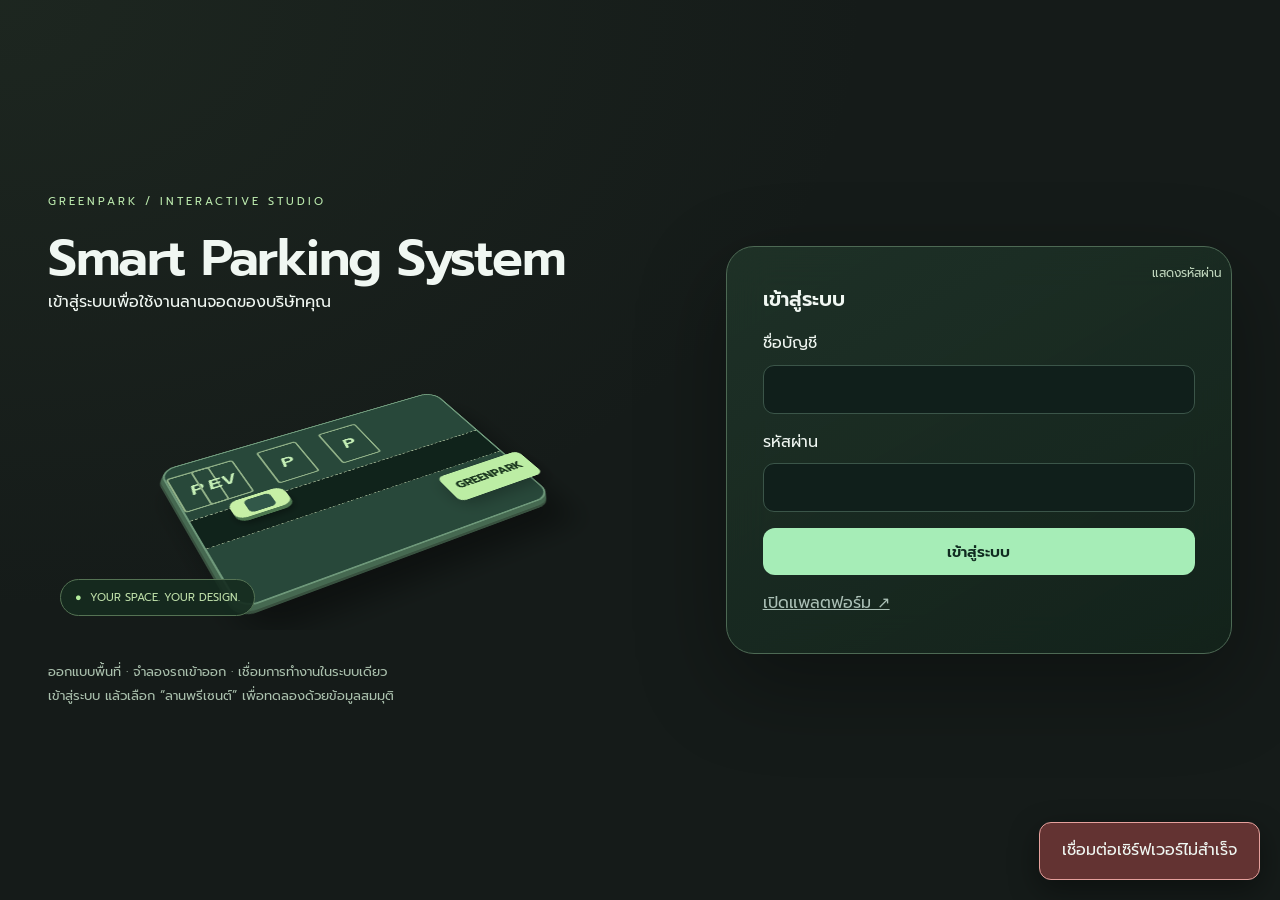
==== commit 447eb164: "Add presentation studio with complete vehicle layout, repeatable simulations and 3D login redesign" ====
--- a/web/dashboard.html
+++ b/web/dashboard.html
@@ -48,6 +48,8 @@
     <script src="js/history-export.js" defer></script>
 
     <link rel="stylesheet" href="css/dashboard.css">
+<link rel="stylesheet" href="css/studio.css">
+<script src="js/studio.js" defer></script>
 </head>
 <body class="dark-theme">
     <div id="notice" role="status" aria-live="polite" hidden></div>
@@ -106,7 +108,8 @@
             </div>
             <div id="identity" class="session-status-panel"><span id="account" class="user-badge"></span><button id="logout" class="logout-btn" type="button">ออกจากระบบ</button></div>
         </header>
-        <div class="live-workspace-picker"><label>ลานจอดของบริษัท <select id="sitePicker" class="form-input"></select></label><span id="companyContext"></span><span id="liveMode" class="mono-badge"></span></div>
+        <div class="live-workspace-picker"><label>ลานจอดของบริษัท <select id="sitePicker" class="form-input"></select></label><span id="companyContext"></span><span id="liveMode" class="mono-badge"></span><button id="startPresentation" class="btn-primary" hidden>▶ เปิดลานพรีเซนต์</button><button id="resetPresentation" class="btn-secondary" hidden>↻ เริ่มสาธิตใหม่</button></div>
+        <details id="presentationGuide" class="presentation-guide" hidden open><summary>DEMO STUDIO · เส้นทางพรีเซนต์ 5 นาที</summary><p>ข้อมูลสมมุติ บันทึกบนเซิร์ฟเวอร์ · ไม่รับเงินจริงและไม่เชื่อมอุปกรณ์จริง</p><div class="demo-steps"><button data-demo-tab="entry-gate"><b>01</b> สแกนทะเบียน → รับรถ</button><button onclick="fastForward(60)"><b>02</b> จำลองเวลา +1 ชม.</button><button data-demo-tab="exit-cashier"><b>03</b> จำลองชำระ → รถออก</button><button data-demo-tab="vehicle-history"><b>04</b> ประวัติ / Excel</button><button data-demo-tab="oop-docs"><b>05</b> อธิบาย OOP</button></div></details>
 
         <!-- Live Gate Display Board Banner (Observer Pattern) -->
         <div class="display-board-banner">
@@ -464,8 +467,8 @@
 
                                 <div id="payDetailsPromptPay" class="pay-detail-box"><p>รับชำระผ่าน QR ของร้านภายนอก แล้วตรวจยอดในบัญชีร้านก่อนยืนยัน ระบบนี้ยังไม่สร้าง QR หรือยืนยันเงินจากธนาคารอัตโนมัติ</p><strong id="qrAmountDisplay"></strong></div>
                                 <div id="payDetailsCredit" class="pay-detail-box"><p>รับชำระด้วยเครื่องรูดบัตรของร้าน แล้วกรอกเลขอ้างอิงจากใบเสร็จ ไม่กรอกเลขบัตรหรือ CVV ในระบบนี้</p></div>
-                                <label>เลขอ้างอิงการชำระภายนอก (PromptPay / บัตร)<input id="paymentReference" class="form-input" maxlength="160"></label>
-                                <label class="live-confirm"><input id="paymentConfirmed" type="checkbox">ตรวจสอบแล้วว่าได้รับชำระเงินจริง หรือยอดเป็นศูนย์</label>
+                                <button type="button" id="simulatePayment" class="btn-primary" hidden>✦ จำลองรับชำระสำเร็จ</button><label>เลขอ้างอิงการชำระภายนอก (PromptPay / บัตร)<input id="paymentReference" class="form-input" maxlength="160"></label>
+                                <label class="live-confirm"><input id="paymentConfirmed" type="checkbox"><span id="paymentConfirmationLabel">ตรวจสอบแล้วว่าได้รับชำระเงินจริง หรือยอดเป็นศูนย์</span></label>
                                 <!-- Cash Detail -->
                                 <div id="payDetailsCash" class="pay-detail-box">
                                     <div class="form-group">
--- a/web/css/dashboard.css
+++ b/web/css/dashboard.css
@@ -1,2 +1,3 @@
 /* Live adaptation of the exact GitHub Pages presentation layout. */
 [hidden]{display:none!important}.live-login{max-width:1050px;margin:10vh auto;padding:24px;display:grid;grid-template-columns:1fr 1fr;align-items:center;gap:48px}.live-login h1{font-size:2.5rem}.live-login form{padding:30px;display:grid;gap:16px}.live-login label{display:grid;gap:8px}.live-login a{color:var(--text-muted)}.live-workspace-picker{display:flex;align-items:center;gap:16px;flex-wrap:wrap;color:var(--text-muted);font-size:.85rem;margin-bottom:20px}.live-workspace-picker label{display:flex;gap:10px;align-items:center}.live-workspace-picker select{width:auto;max-width:360px}.live-info{margin:16px;color:#b9e879;font-size:.83rem}.live-confirm{display:flex;gap:10px;margin:15px 0}.live-confirm input{width:18px;min-width:18px}.top-nav{flex-wrap:wrap;gap:18px}.brand-group{min-width:0}.session-status-panel{margin-left:auto!important}.user-badge{white-space:normal;max-width:300px}.clock-controller{display:flex}.slot-card{font:inherit;color:inherit;text-align:left}.main-tabs{overflow-x:auto}.tab-btn{flex-shrink:0}#notice{position:fixed;right:20px;bottom:20px;max-width:min(90vw,480px);padding:15px 22px;background:#24482d;border:1px solid #9bcd78;border-radius:12px;z-index:10000;box-shadow:0 10px 30px #0006}#notice.error{background:#633332;border-color:#e6a19d}.live-cancel{margin-top:8px}.live-heat{outline:2px solid #f59e0b;box-shadow:0 0 18px #f59e0b33}.live-forecast-note{font-size:.8rem;color:var(--text-muted)}.copilot-chat-log,.floating-chat-log{overflow-wrap:anywhere}@media(max-width:760px){.live-login{grid-template-columns:1fr;margin:20px auto;gap:20px}.app-layout{padding:12px!important;width:100%;max-width:100%}.brand-title{font-size:1.2rem}.brand-subtitle{font-size:.7rem}.brand-group{flex-wrap:wrap}.top-nav{padding:16px}.session-status-panel{margin-left:0!important;flex-wrap:wrap}.lot-controls-bar{flex-wrap:wrap}.slots-grid{grid-template-columns:repeat(2,minmax(0,1fr));gap:10px}.slot-card{padding:12px;min-width:0}.slot-number{font-size:1rem}.slot-type-tag{font-size:.65rem}.slot-car-preview{flex-wrap:wrap}.floor-header-info{flex-wrap:wrap;gap:10px}.floor-header-info h2{font-size:1.15rem}.live-workspace-picker label{width:100%;flex-wrap:wrap}.live-workspace-picker select{max-width:100%}.display-board-banner{flex-wrap:wrap;height:auto;gap:8px}.board-marquee{white-space:normal}.board-time{margin-left:0}.card,.lot-grid-wrapper{padding:16px;min-width:0}.tab-content,.content-container{min-width:0;max-width:100%}.forecast-bars-container{overflow:auto}.main-tabs{max-width:100%}.floating-copilot-window{max-width:calc(100vw - 24px);right:12px}.clock-controller{flex-wrap:wrap;max-width:100%}}@media(prefers-reduced-motion:reduce){*{animation:none!important;transition:none!important}.slot-card:hover{transform:none}}@media print{body *{visibility:hidden}.modal-overlay.active,.modal-overlay.active *{visibility:visible}.modal-overlay.active{position:absolute;inset:0;background:white;color:black}.modal-actions,.modal-close-btn{display:none!important}}
+@media(max-width:760px){.display-board-banner{align-items:flex-start}.board-badge,.board-marquee{flex-basis:100%;min-width:0}.board-time{width:100%;text-align:left}.nav-metrics{flex-wrap:wrap}.metric-pill .label{white-space:nowrap}.ai-two-col-grid,.entry-layout,.cashier-layout{grid-template-columns:minmax(0,1fr)}.card-header{flex-wrap:wrap}.ai-hero-content{min-width:0}.form-row{flex-wrap:wrap}.form-group{min-width:0}.copilot-input-row{flex-wrap:wrap}.live-workspace-picker{overflow-wrap:anywhere}}
--- a/web/css/studio.css
+++ b/web/css/studio.css
@@ -0,0 +1,9 @@
+/* Shared visual language for the presentation dashboard and platform. */
+:root{--bg-primary:#0c1515;--bg-secondary:#152121;--bg-card:#172625;--bg-card-hover:#203330;--border-color:#304641;--border-focus:#a6edb7;--text-main:#f0f7f2;--text-primary:#f0f7f2;--text-muted:#abc0b6;--accent-primary:#a6edb7;--accent-primary-hover:#c1f7cc;--accent-glow:#a6edb724;--bg:#0c1515;--panel:#172625;--panel2:#203330;--line:#304641;--text:#f0f7f2;--muted:#abc0b6;--green:#a6edb7;--green-dark:#203c32;--text-highlight:#a6edb7}
+body{background:radial-gradient(ellipse at 8% 0%,#214c3e55,transparent 45%),radial-gradient(ellipse at 95% 70%,#284d5133,transparent 50%),#0c1515;background-attachment:fixed;font-family:'Prompt',system-ui,sans-serif}
+button,input,select{font-family:inherit}button{transition:background .18s,box-shadow .18s,transform .18s}button:hover:not(:disabled){box-shadow:0 5px 18px #0003}button:focus-visible,a:focus-visible,input:focus-visible,select:focus-visible{outline:3px solid #baf5c7;outline-offset:3px}
+.top-nav{border:1px solid #39594e;border-radius:24px;background:linear-gradient(120deg,#1b322b,#14221f);box-shadow:0 20px 55px #0003;padding:24px}.brand-title{letter-spacing:-.6px}.brand-subtitle{color:#a7c5b5}.brand-logo{background:#a6edb7;color:#102b20;border-radius:16px}.app-layout{max-width:1600px;margin:auto;padding:28px}.card,.metric,.lot-grid-wrapper,.ai-panel,.feature-list-item{border-color:#304641;border-radius:20px;background:linear-gradient(140deg,#1b2d29,#162320);box-shadow:0 10px 28px #0002}.card-header{border-color:#304641}.card-icon{background:#a6edb71c;color:#baf5c7}.card-title{letter-spacing:-.5px}.main-tabs{padding:8px;background:#14221f;border:1px solid #304641;border-radius:18px;gap:5px;margin:22px 0}.tab-btn{border-radius:12px;font-size:.85rem;padding:13px 17px}.tab-btn.active{background:#a6edb7!important;color:#122d22!important;box-shadow:0 4px 18px #a6edb71a}.btn-primary,.primary{background:#a6edb7!important;border-color:#a6edb7!important;color:#102b20!important;box-shadow:none;font-weight:600;border-radius:12px}.btn-primary:hover,.primary:hover{background:#c3f6ce!important}.btn-secondary{background:#243b32;border:1px solid #416252;border-radius:12px;color:#ebf6ef}.form-input,select,input:not([type=checkbox]):not([type=radio]){background:#101f1b!important;border:1px solid #3b5549!important;border-radius:11px;color:#ecf7ee!important}.type-card{background:#14271f;border-color:#395747;border-radius:16px}.type-card.active{background:#274434;border-color:#a6edb7;box-shadow:0 0 0 1px #a6edb7}.slot-card{border-radius:16px;box-shadow:none;transition:transform .2s,border-color .2s}.slot-card:hover{transform:translateY(-3px)}.slot-card.available{background:linear-gradient(145deg,#213d2e,#182b24);border-color:#4b7957}.slot-card.occupied{background:linear-gradient(145deg,#443721,#2d291f);border-color:#927844}.slot-status-badge{border-radius:20px}.display-board-banner{border-radius:18px;background:#0c1d15;border:1px solid #3b6248}.live-workspace-picker{background:#13251e;border:1px solid #304b3b;border-radius:16px;padding:16px;margin:20px 0}.mono-badge,.tag{border-color:#55775d;color:#c0edb9;background:#243a2c}.clock-controller{background:#10251d;border-color:#3d634d;border-radius:15px}.clock-badge{color:#b6e8bd}.metric-pill{background:#20372b;border-color:#3c5947}.table-wrap{border-radius:16px}th{background:#20362b!important;color:#bdd4c2}td{border-color:#30463a!important}tr:hover td{background:#a6edb706}.modal-content,dialog{background:#172b22;border:1px solid #496451;border-radius:22px;box-shadow:0 30px 100px #0008}.modal-overlay{backdrop-filter:blur(8px)}.ai-recommendation-panel{background:linear-gradient(130deg,#253f35,#192d28)!important;border-color:#57785c!important}.ai-match-badge{background:#336147!important;color:#d0f8d2!important}.anpr-camera-feed{border-color:#456b5a!important}.anpr-box{border-color:#3b6452!important}.sidebar{background:#0f2019;border-right:1px solid #304b3b}.sidebar .brand b{background:#a6edb7}.nav button.active{background:#254431;color:#c1f8ca}.main-shell>header{background:#11231ac9;backdrop-filter:blur(12px)}.mode-banner{background:#23392b;color:#cae3cb}.page-title h1{font-weight:600}.tools button{border-radius:12px;padding:13px;background:#1a2f23}.tools button.selected{background:#b8edb8;color:#172e1c;border-color:#b8edb8}.canvas-shell{background:#101f17;border-radius:20px}.canvas-toolbar{background:#1b3123}.presentation-guide{margin:18px 0 24px;padding:22px;border:1px solid #5a7856;border-radius:20px;background:linear-gradient(120deg,#29452d,#182d25)}.presentation-guide summary{font-size:.85rem;font-weight:600;letter-spacing:1px;cursor:pointer;color:#c4f0ba}.presentation-guide p{font-size:.8rem;margin:12px 0;color:#bed2ba}.demo-steps{display:grid;grid-template-columns:repeat(5,minmax(0,1fr));gap:10px}.demo-steps button{background:#142a1c;border:1px solid #52714c;color:#e9f6e6;border-radius:12px;padding:13px;text-align:left;font-size:.78rem;white-space:normal}.demo-steps b{display:block;font-size:1.3rem;color:#b9e99c;margin-bottom:5px}
+/* CSS-only 3D miniature: no downloaded model or WebGL dependency. */
+.login-shell,.live-login{max-width:1280px;min-height:100vh;margin:auto;padding:48px;grid-template-columns:1.2fr 1fr;gap:70px}.login-card,.live-login form{background:linear-gradient(150deg,#21372bcc,#13231bee);border:1px solid #4d6954;border-radius:28px;padding:36px;box-shadow:0 30px 90px #0005;backdrop-filter:blur(20px)}.login-shell h1,.live-login h1{font-size:clamp(34px,4vw,60px);font-weight:600;line-height:1.2;letter-spacing:-1.5px}.studio-kicker{font-size:11px;color:#bceaae;letter-spacing:3px;margin-bottom:18px}.studio-caption{color:#aac0ad;font-size:13px;line-height:1.8}.studio-scene{height:285px;position:relative;perspective:850px;margin:30px 0;overflow:hidden;isolation:isolate}.studio-island{position:absolute;left:calc(50% - 165px);top:28px;width:330px;height:220px;background:#28483a;border:2px solid #6e987a;border-radius:18px;transform:rotateX(52deg) rotateZ(-28deg);transform-style:preserve-3d;box-shadow:-2px 3px 0 #466951,-4px 6px 0 #466951,-6px 9px 0 #38513f,0 38px 35px #0006;animation:studio-float 7s ease-in-out infinite}.studio-road{position:absolute;left:0;right:0;top:88px;height:45px;background:#10231b;border-top:1px dashed #acbf9d;border-bottom:1px dashed #acbf9d}.studio-bay{position:absolute;top:15px;width:46px;height:60px;border:2px solid #90b087;border-radius:4px;color:#c5efb6;display:grid;place-items:center;font-weight:600;font-size:22px}.studio-bay:nth-of-type(2){left:26px}.studio-bay:nth-of-type(3){left:98px}.studio-bay:nth-of-type(4){left:170px}.studio-bay:nth-of-type(5){left:242px}.studio-bay.lower{top:148px}.studio-car{position:absolute;left:35px;top:96px;width:57px;height:28px;border-radius:10px;background:#c7f0a6;box-shadow:0 5px 0 #4d7850,0 10px 10px #0005;transform:translateZ(14px);animation:studio-drive 7s ease-in-out infinite}.studio-car:after{content:'';position:absolute;inset:4px 15px;border-radius:5px;background:#325849}.studio-sign{position:absolute;right:14px;bottom:0;background:#bceda4;color:#18351d;border-radius:7px;padding:10px;font-size:13px;font-weight:700;transform:translateZ(32px);box-shadow:0 8px 20px #0004}.studio-orbit{position:absolute;left:12px;bottom:14px;padding:9px 14px;border:1px solid #557354;background:#162c20e6;border-radius:25px;font-size:11px;color:#bfdfa9}.studio-orbit:before{content:'●';color:#b4ed9d;margin-right:8px}.password-toggle{font-size:12px;background:transparent;border:0;color:#c0d6bd;justify-self:end;padding:4px 0}.login-card .tag{width:fit-content}.studio-intro{min-width:0}.login-shell .mini-map{display:none}@keyframes studio-float{50%{transform:translateY(-10px) rotateX(52deg) rotateZ(-24deg)}}@keyframes studio-drive{0%,15%{left:25px}65%,100%{left:235px}}
+@media(max-width:1000px){.demo-steps{grid-template-columns:repeat(3,minmax(0,1fr))}.login-shell,.live-login{gap:30px;padding:30px}.top-nav{padding:18px}.studio-scene{height:255px}}@media(max-width:760px){.login-shell,.live-login{grid-template-columns:minmax(0,1fr);padding:22px;gap:12px}.login-shell h1,.live-login h1{font-size:34px}.studio-scene{height:205px;margin:10px 0}.studio-island{scale:.8;top:0}.login-card,.live-login form{padding:24px}.studio-orbit{bottom:0}.demo-steps{grid-template-columns:repeat(2,minmax(0,1fr))}.presentation-guide{padding:16px}.live-workspace-picker button{width:100%}.app-layout{padding:12px}.main-tabs{border-radius:14px}.slot-card:hover{transform:none}.sidebar{border-bottom:1px solid #304b3b}.live-login form{margin:0}.card{border-radius:16px}.studio-caption{font-size:12px}}
+@media(prefers-reduced-motion:reduce){*,*::before,*::after{animation:none!important;transition:none!important;scroll-behavior:auto!important}.slot-card:hover{transform:none}}
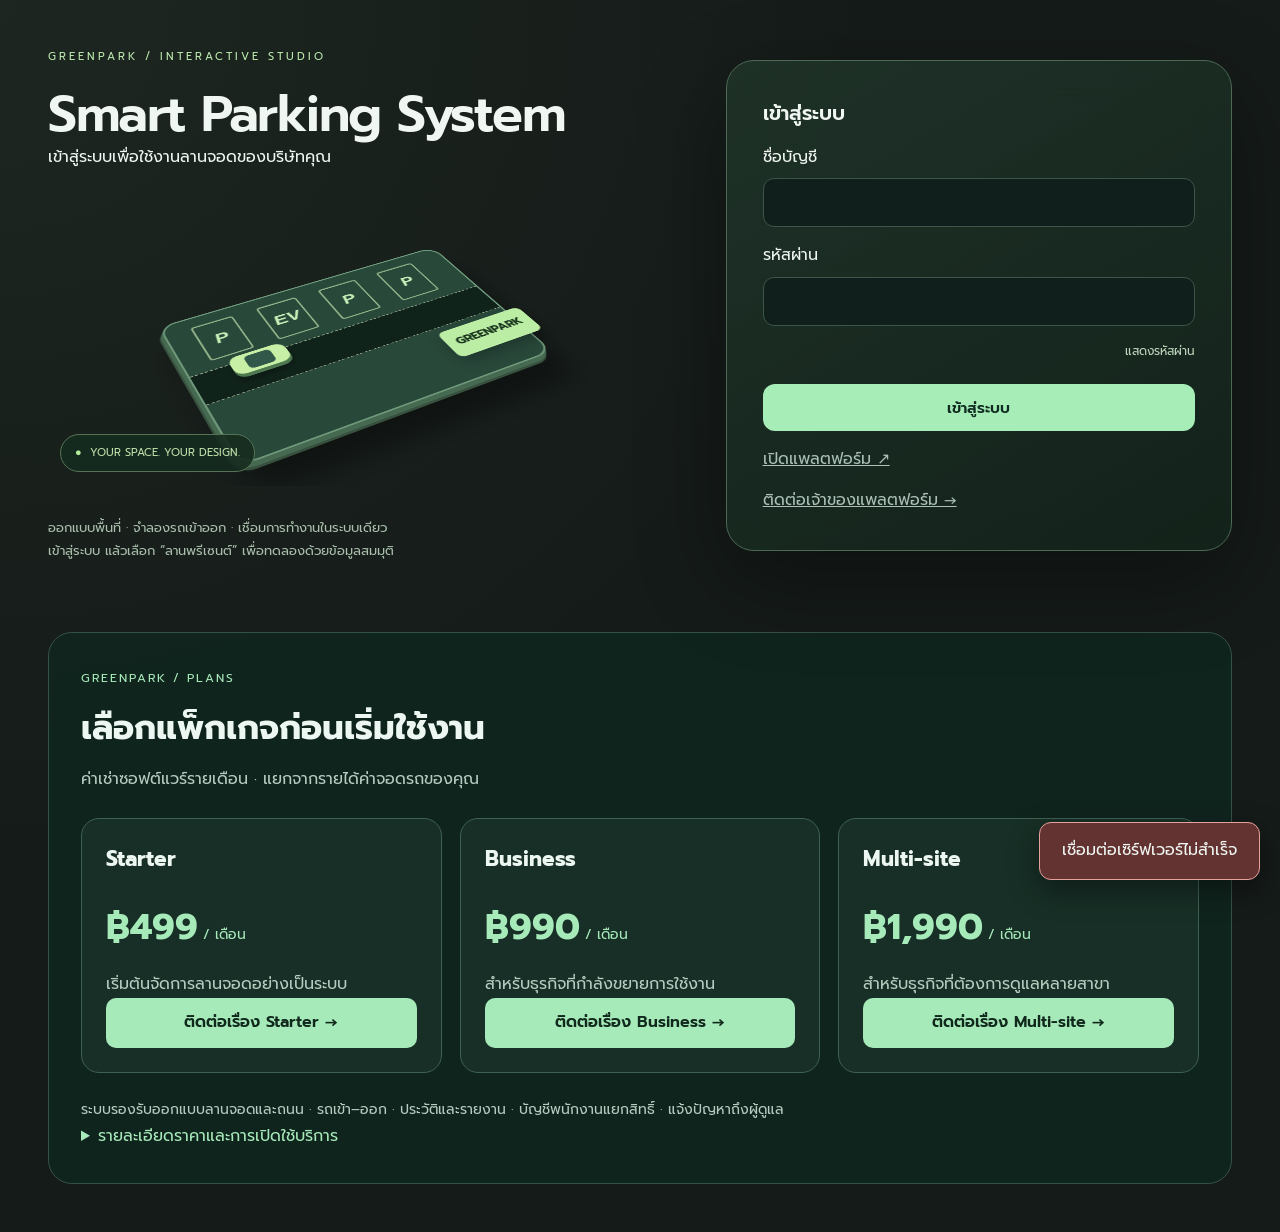
==== commit 466d03a1: "Show public rental plans and simulated owner contact channels" ====
--- a/web/dashboard.html
+++ b/web/dashboard.html
@@ -50,10 +50,12 @@
     <link rel="stylesheet" href="css/dashboard.css">
 <link rel="stylesheet" href="css/studio.css">
 <script src="js/studio.js" defer></script>
+<link rel="stylesheet" href="css/public-pricing.css">
+<script src="js/public-pricing.js" defer></script>
 </head>
 <body class="dark-theme">
     <div id="notice" role="status" aria-live="polite" hidden></div>
-    <section id="loginPanel" class="live-login"><div><h1>Smart Parking System</h1><p>เข้าสู่ระบบเพื่อใช้งานลานจอดของบริษัทคุณ</p></div><form id="loginForm" class="card"><h2>เข้าสู่ระบบ</h2><label>ชื่อบัญชี<input class="form-input" name="username" autocomplete="username" required></label><label>รหัสผ่าน<input class="form-input" name="password" type="password" autocomplete="current-password" required></label><button class="btn-primary" type="submit">เข้าสู่ระบบ</button><a href="platform.html">เปิดแพลตฟอร์ม ↗</a></form></section>
+    <section id="loginPanel" class="live-login"><div><h1>Smart Parking System</h1><p>เข้าสู่ระบบเพื่อใช้งานลานจอดของบริษัทคุณ</p></div><form id="loginForm" class="card"><h2>เข้าสู่ระบบ</h2><label>ชื่อบัญชี<input class="form-input" name="username" autocomplete="username" required></label><label>รหัสผ่าน<input class="form-input" name="password" type="password" autocomplete="current-password" required></label><button class="btn-primary" type="submit">เข้าสู่ระบบ</button><a href="platform.html">เปิดแพลตฟอร์ม ↗</a><a href="contact.html">ติดต่อเจ้าของแพลตฟอร์ม →</a></form><section class="public-pricing" data-public-pricing aria-label="แพ็กเกจค่าเช่าแพลตฟอร์ม"></section></section>
     <!-- Main App Container -->
     <div class="app-layout" id="workspace" hidden>
         <!-- Top Navbar -->
--- a/web/css/studio.css
+++ b/web/css/studio.css
@@ -4,6 +4,14 @@
 button,input,select{font-family:inherit}button{transition:background .18s,box-shadow .18s,transform .18s}button:hover:not(:disabled){box-shadow:0 5px 18px #0003}button:focus-visible,a:focus-visible,input:focus-visible,select:focus-visible{outline:3px solid #baf5c7;outline-offset:3px}
 .top-nav{border:1px solid #39594e;border-radius:24px;background:linear-gradient(120deg,#1b322b,#14221f);box-shadow:0 20px 55px #0003;padding:24px}.brand-title{letter-spacing:-.6px}.brand-subtitle{color:#a7c5b5}.brand-logo{background:#a6edb7;color:#102b20;border-radius:16px}.app-layout{max-width:1600px;margin:auto;padding:28px}.card,.metric,.lot-grid-wrapper,.ai-panel,.feature-list-item{border-color:#304641;border-radius:20px;background:linear-gradient(140deg,#1b2d29,#162320);box-shadow:0 10px 28px #0002}.card-header{border-color:#304641}.card-icon{background:#a6edb71c;color:#baf5c7}.card-title{letter-spacing:-.5px}.main-tabs{padding:8px;background:#14221f;border:1px solid #304641;border-radius:18px;gap:5px;margin:22px 0}.tab-btn{border-radius:12px;font-size:.85rem;padding:13px 17px}.tab-btn.active{background:#a6edb7!important;color:#122d22!important;box-shadow:0 4px 18px #a6edb71a}.btn-primary,.primary{background:#a6edb7!important;border-color:#a6edb7!important;color:#102b20!important;box-shadow:none;font-weight:600;border-radius:12px}.btn-primary:hover,.primary:hover{background:#c3f6ce!important}.btn-secondary{background:#243b32;border:1px solid #416252;border-radius:12px;color:#ebf6ef}.form-input,select,input:not([type=checkbox]):not([type=radio]){background:#101f1b!important;border:1px solid #3b5549!important;border-radius:11px;color:#ecf7ee!important}.type-card{background:#14271f;border-color:#395747;border-radius:16px}.type-card.active{background:#274434;border-color:#a6edb7;box-shadow:0 0 0 1px #a6edb7}.slot-card{border-radius:16px;box-shadow:none;transition:transform .2s,border-color .2s}.slot-card:hover{transform:translateY(-3px)}.slot-card.available{background:linear-gradient(145deg,#213d2e,#182b24);border-color:#4b7957}.slot-card.occupied{background:linear-gradient(145deg,#443721,#2d291f);border-color:#927844}.slot-status-badge{border-radius:20px}.display-board-banner{border-radius:18px;background:#0c1d15;border:1px solid #3b6248}.live-workspace-picker{background:#13251e;border:1px solid #304b3b;border-radius:16px;padding:16px;margin:20px 0}.mono-badge,.tag{border-color:#55775d;color:#c0edb9;background:#243a2c}.clock-controller{background:#10251d;border-color:#3d634d;border-radius:15px}.clock-badge{color:#b6e8bd}.metric-pill{background:#20372b;border-color:#3c5947}.table-wrap{border-radius:16px}th{background:#20362b!important;color:#bdd4c2}td{border-color:#30463a!important}tr:hover td{background:#a6edb706}.modal-content,dialog{background:#172b22;border:1px solid #496451;border-radius:22px;box-shadow:0 30px 100px #0008}.modal-overlay{backdrop-filter:blur(8px)}.ai-recommendation-panel{background:linear-gradient(130deg,#253f35,#192d28)!important;border-color:#57785c!important}.ai-match-badge{background:#336147!important;color:#d0f8d2!important}.anpr-camera-feed{border-color:#456b5a!important}.anpr-box{border-color:#3b6452!important}.sidebar{background:#0f2019;border-right:1px solid #304b3b}.sidebar .brand b{background:#a6edb7}.nav button.active{background:#254431;color:#c1f8ca}.main-shell>header{background:#11231ac9;backdrop-filter:blur(12px)}.mode-banner{background:#23392b;color:#cae3cb}.page-title h1{font-weight:600}.tools button{border-radius:12px;padding:13px;background:#1a2f23}.tools button.selected{background:#b8edb8;color:#172e1c;border-color:#b8edb8}.canvas-shell{background:#101f17;border-radius:20px}.canvas-toolbar{background:#1b3123}.presentation-guide{margin:18px 0 24px;padding:22px;border:1px solid #5a7856;border-radius:20px;background:linear-gradient(120deg,#29452d,#182d25)}.presentation-guide summary{font-size:.85rem;font-weight:600;letter-spacing:1px;cursor:pointer;color:#c4f0ba}.presentation-guide p{font-size:.8rem;margin:12px 0;color:#bed2ba}.demo-steps{display:grid;grid-template-columns:repeat(5,minmax(0,1fr));gap:10px}.demo-steps button{background:#142a1c;border:1px solid #52714c;color:#e9f6e6;border-radius:12px;padding:13px;text-align:left;font-size:.78rem;white-space:normal}.demo-steps b{display:block;font-size:1.3rem;color:#b9e99c;margin-bottom:5px}
 /* CSS-only 3D miniature: no downloaded model or WebGL dependency. */
-.login-shell,.live-login{max-width:1280px;min-height:100vh;margin:auto;padding:48px;grid-template-columns:1.2fr 1fr;gap:70px}.login-card,.live-login form{background:linear-gradient(150deg,#21372bcc,#13231bee);border:1px solid #4d6954;border-radius:28px;padding:36px;box-shadow:0 30px 90px #0005;backdrop-filter:blur(20px)}.login-shell h1,.live-login h1{font-size:clamp(34px,4vw,60px);font-weight:600;line-height:1.2;letter-spacing:-1.5px}.studio-kicker{font-size:11px;color:#bceaae;letter-spacing:3px;margin-bottom:18px}.studio-caption{color:#aac0ad;font-size:13px;line-height:1.8}.studio-scene{height:285px;position:relative;perspective:850px;margin:30px 0;overflow:hidden;isolation:isolate}.studio-island{position:absolute;left:calc(50% - 165px);top:28px;width:330px;height:220px;background:#28483a;border:2px solid #6e987a;border-radius:18px;transform:rotateX(52deg) rotateZ(-28deg);transform-style:preserve-3d;box-shadow:-2px 3px 0 #466951,-4px 6px 0 #466951,-6px 9px 0 #38513f,0 38px 35px #0006;animation:studio-float 7s ease-in-out infinite}.studio-road{position:absolute;left:0;right:0;top:88px;height:45px;background:#10231b;border-top:1px dashed #acbf9d;border-bottom:1px dashed #acbf9d}.studio-bay{position:absolute;top:15px;width:46px;height:60px;border:2px solid #90b087;border-radius:4px;color:#c5efb6;display:grid;place-items:center;font-weight:600;font-size:22px}.studio-bay:nth-of-type(2){left:26px}.studio-bay:nth-of-type(3){left:98px}.studio-bay:nth-of-type(4){left:170px}.studio-bay:nth-of-type(5){left:242px}.studio-bay.lower{top:148px}.studio-car{position:absolute;left:35px;top:96px;width:57px;height:28px;border-radius:10px;background:#c7f0a6;box-shadow:0 5px 0 #4d7850,0 10px 10px #0005;transform:translateZ(14px);animation:studio-drive 7s ease-in-out infinite}.studio-car:after{content:'';position:absolute;inset:4px 15px;border-radius:5px;background:#325849}.studio-sign{position:absolute;right:14px;bottom:0;background:#bceda4;color:#18351d;border-radius:7px;padding:10px;font-size:13px;font-weight:700;transform:translateZ(32px);box-shadow:0 8px 20px #0004}.studio-orbit{position:absolute;left:12px;bottom:14px;padding:9px 14px;border:1px solid #557354;background:#162c20e6;border-radius:25px;font-size:11px;color:#bfdfa9}.studio-orbit:before{content:'●';color:#b4ed9d;margin-right:8px}.password-toggle{font-size:12px;background:transparent;border:0;color:#c0d6bd;justify-self:end;padding:4px 0}.login-card .tag{width:fit-content}.studio-intro{min-width:0}.login-shell .mini-map{display:none}@keyframes studio-float{50%{transform:translateY(-10px) rotateX(52deg) rotateZ(-24deg)}}@keyframes studio-drive{0%,15%{left:25px}65%,100%{left:235px}}
+.login-shell,.live-login{max-width:1280px;min-height:100vh;margin:auto;padding:48px;grid-template-columns:1.2fr 1fr;gap:70px}.login-card,.live-login form{background:linear-gradient(150deg,#21372bcc,#13231bee);border:1px solid #4d6954;border-radius:28px;padding:36px;box-shadow:0 30px 90px #0005;backdrop-filter:blur(20px)}.login-shell h1,.live-login h1{font-size:clamp(34px,4vw,60px);font-weight:600;line-height:1.2;letter-spacing:-1.5px}.studio-kicker{font-size:11px;color:#bceaae;letter-spacing:3px;margin-bottom:18px}.studio-caption{color:#aac0ad;font-size:13px;line-height:1.8}.studio-scene{height:285px;position:relative;perspective:850px;margin:30px 0;overflow:hidden;isolation:isolate}.studio-island{position:absolute;left:calc(50% - 165px);top:28px;width:330px;height:220px;background:#28483a;border:2px solid #6e987a;border-radius:18px;transform:rotateX(52deg) rotateZ(-28deg);transform-style:preserve-3d;box-shadow:-2px 3px 0 #466951,-4px 6px 0 #466951,-6px 9px 0 #38513f,0 38px 35px #0006;animation:studio-float 7s ease-in-out infinite}.studio-road{position:absolute;left:0;right:0;top:88px;height:45px;background:#10231b;border-top:1px dashed #acbf9d;border-bottom:1px dashed #acbf9d}.studio-bay{position:absolute;top:15px;width:46px;height:60px;border:2px solid #90b087;border-radius:4px;color:#c5efb6;display:grid;place-items:center;font-weight:600;font-size:22px}.studio-bay:nth-of-type(1){left:26px}.studio-bay:nth-of-type(2){left:98px}.studio-bay:nth-of-type(3){left:170px}.studio-bay:nth-of-type(4){left:242px}.studio-bay.lower{top:148px}.studio-car{position:absolute;left:35px;top:96px;width:57px;height:28px;border-radius:10px;background:#c7f0a6;box-shadow:0 5px 0 #4d7850,0 10px 10px #0005;transform:translateZ(14px);animation:studio-drive 7s ease-in-out infinite}.studio-car:after{content:'';position:absolute;inset:4px 15px;border-radius:5px;background:#325849}.studio-sign{position:absolute;right:14px;bottom:0;background:#bceda4;color:#18351d;border-radius:7px;padding:10px;font-size:13px;font-weight:700;transform:translateZ(32px);box-shadow:0 8px 20px #0004}.studio-orbit{position:absolute;left:12px;bottom:14px;padding:9px 14px;border:1px solid #557354;background:#162c20e6;border-radius:25px;font-size:11px;color:#bfdfa9}.studio-orbit:before{content:'●';color:#b4ed9d;margin-right:8px}.password-toggle{font-size:12px;background:transparent;border:0;color:#c0d6bd;justify-self:end;padding:4px 0}.login-card .tag{width:fit-content}.studio-intro{min-width:0}.login-shell .mini-map{display:none}@keyframes studio-float{50%{transform:translateY(-10px) rotateX(52deg) rotateZ(-24deg)}}@keyframes studio-drive{0%,15%{left:25px}65%,100%{left:235px}}
 @media(max-width:1000px){.demo-steps{grid-template-columns:repeat(3,minmax(0,1fr))}.login-shell,.live-login{gap:30px;padding:30px}.top-nav{padding:18px}.studio-scene{height:255px}}@media(max-width:760px){.login-shell,.live-login{grid-template-columns:minmax(0,1fr);padding:22px;gap:12px}.login-shell h1,.live-login h1{font-size:34px}.studio-scene{height:205px;margin:10px 0}.studio-island{scale:.8;top:0}.login-card,.live-login form{padding:24px}.studio-orbit{bottom:0}.demo-steps{grid-template-columns:repeat(2,minmax(0,1fr))}.presentation-guide{padding:16px}.live-workspace-picker button{width:100%}.app-layout{padding:12px}.main-tabs{border-radius:14px}.slot-card:hover{transform:none}.sidebar{border-bottom:1px solid #304b3b}.live-login form{margin:0}.card{border-radius:16px}.studio-caption{font-size:12px}}
 @media(prefers-reduced-motion:reduce){*,*::before,*::after{animation:none!important;transition:none!important;scroll-behavior:auto!important}.slot-card:hover{transform:none}}
+
+.slot-card.available .slot-car-preview{opacity:.65!important}.studio-intro>.eyebrow{display:none}
+#loginForm .password-toggle{position:static;inset:auto;transform:none;width:auto;height:auto;display:block;justify-self:end;margin-top:-8px} .section-gap>svg{display:block;margin-top:16px}
+
+/* Owner usage dashboard: horizontally scrollable daily bars on small screens. */
+.usage-chart{display:flex;align-items:flex-end;gap:5px;overflow-x:auto;padding:18px 0;min-height:155px}.usage-column{display:flex;flex:1 0 18px;align-items:center;flex-direction:column;justify-content:flex-end;gap:6px}.usage-column>span{display:block;width:100%;max-width:28px;background:linear-gradient(#67d9a2,#25825f);border-radius:5px 5px 0 0}.usage-column small{font-size:10px;color:var(--muted,#99b5aa)}
+
+.support-message{padding:14px 0;border-bottom:1px solid #365247}.support-message p{margin-top:8px}#modal textarea{width:100%;box-sizing:border-box;padding:12px;border-radius:10px;min-height:130px}
--- a/web/css/public-pricing.css
+++ b/web/css/public-pricing.css
@@ -0,0 +1,14 @@
+
+.public-pricing{grid-column:1/-1;width:100%;min-width:0;padding:32px;border:1px solid #355247;border-radius:24px;background:#11251fee;color:#edf7f1;text-align:left}
+.public-pricing h2{font-size:clamp(23px,3vw,34px);margin:10px 0}.public-pricing p{color:#b7ccc1;line-height:1.8}
+.pricing-kicker{font-size:12px;letter-spacing:2px;color:#a7eaba}.pricing-grid{display:grid;grid-template-columns:repeat(3,minmax(0,1fr));gap:18px;margin:24px 0}
+.pricing-plan{border:1px solid #3e6251;background:#172f26;padding:24px;border-radius:18px;display:flex;flex-direction:column;min-width:0}
+.pricing-plan h3{margin:0;font-size:21px;color:#edf7f1}.pricing-plan .pricing-amount{font-size:36px;font-weight:700;color:#a7eaba;margin:18px 0 10px}.pricing-amount span{font-size:14px;font-weight:400}
+.pricing-cta{display:block;margin-top:auto;padding:12px;text-align:center;border-radius:10px;background:#a7eaba;color:#10291c!important;text-decoration:none;font-weight:600}
+.pricing-cta:focus-visible{outline:3px solid white;outline-offset:4px}.public-pricing details{line-height:1.8}.public-pricing summary{cursor:pointer;color:#a7eaba}
+.pricing-features{font-size:14px}.signup-page{max-width:1120px;margin:auto;padding:32px 20px}.signup-nav{display:flex;justify-content:space-between;gap:20px;margin-bottom:30px}.signup-start{margin-top:24px;scroll-margin-top:20px}
+.parking-login>.public-pricing{max-width:1120px;margin:24px auto}
+@media(max-width:760px){.pricing-grid{grid-template-columns:1fr}.public-pricing{padding:22px}.pricing-plan{padding:22px}.signup-nav{flex-wrap:wrap}}
+
+.contact-channels{display:grid;grid-template-columns:repeat(2,minmax(0,1fr));gap:16px;margin-top:20px}.contact-channels p{overflow-wrap:anywhere}.contact-preview{padding:18px;border:1px dashed #a7eaba;border-radius:12px;background:#183427}
+@media(max-width:760px){.contact-channels{grid-template-columns:1fr}}
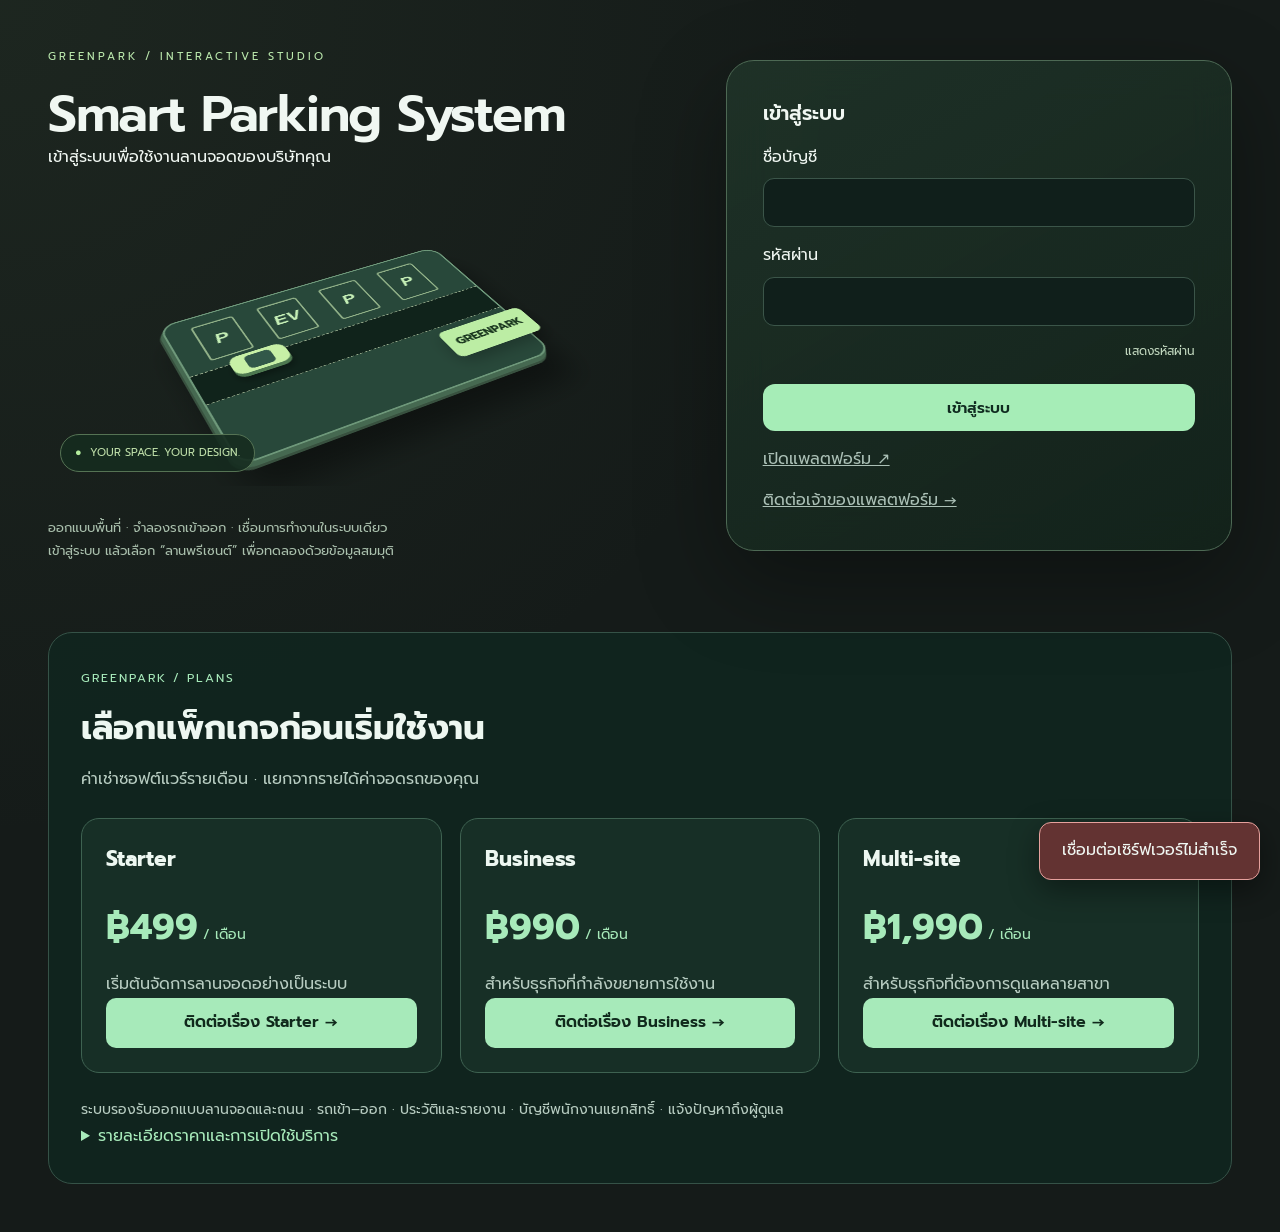
==== commit cfd4a143: "Enforce CSP and browser security headers without inline dashboard scripts" ====
--- a/web/dashboard.html
+++ b/web/dashboard.html
@@ -81,11 +81,11 @@
                     <span class="clock-time" id="simulatedTimeText">--:--:--</span>
                 </div>
                 <div class="time-actions">
-                    <button class="time-btn" onclick="fastForward(15)" title="เพิ่ม 15 นาที">+15m</button>
-                    <button class="time-btn" onclick="fastForward(60)" title="เพิ่ม 1 ชั่วโมง">+1h</button>
-                    <button class="time-btn" onclick="fastForward(180)" title="เพิ่ม 3 ชั่วโมง">+3h</button>
-                    <button class="time-btn" onclick="fastForward(1440)" title="เพิ่ม 1 วัน">+1d</button>
-                    <button class="time-btn btn-reset" onclick="resetSimTime()" title="รีเซ็ตเวลา">
+                    <button class="time-btn" data-safe-click="control-0" data-handler="fastForward(15)" title="เพิ่ม 15 นาที">+15m</button>
+                    <button class="time-btn" data-safe-click="control-1" data-handler="fastForward(60)" title="เพิ่ม 1 ชั่วโมง">+1h</button>
+                    <button class="time-btn" data-safe-click="control-2" data-handler="fastForward(180)" title="เพิ่ม 3 ชั่วโมง">+3h</button>
+                    <button class="time-btn" data-safe-click="control-3" data-handler="fastForward(1440)" title="เพิ่ม 1 วัน">+1d</button>
+                    <button class="time-btn btn-reset" data-safe-click="control-4" data-handler="resetSimTime()" title="รีเซ็ตเวลา">
                         <svg width="14" height="14" viewBox="0 0 24 24" fill="none" stroke="currentColor" stroke-width="2"><path d="M3 12a9 9 0 1 0 9-9 9.75 9.75 0 0 0-6.74 2.74L3 8"/><path d="M3 3v5h5"/></svg>
                     </button>
                 </div>
@@ -111,7 +111,7 @@
             <div id="identity" class="session-status-panel"><span id="account" class="user-badge"></span><button id="logout" class="logout-btn" type="button">ออกจากระบบ</button></div>
         </header>
         <div class="live-workspace-picker"><label>ลานจอดของบริษัท <select id="sitePicker" class="form-input"></select></label><span id="companyContext"></span><span id="liveMode" class="mono-badge"></span><button id="startPresentation" class="btn-primary" hidden>▶ เปิดลานพรีเซนต์</button><button id="resetPresentation" class="btn-secondary" hidden>↻ เริ่มสาธิตใหม่</button></div>
-        <details id="presentationGuide" class="presentation-guide" hidden open><summary>DEMO STUDIO · เส้นทางพรีเซนต์ 5 นาที</summary><p>ข้อมูลสมมุติ บันทึกบนเซิร์ฟเวอร์ · ไม่รับเงินจริงและไม่เชื่อมอุปกรณ์จริง</p><div class="demo-steps"><button data-demo-tab="entry-gate"><b>01</b> สแกนทะเบียน → รับรถ</button><button onclick="fastForward(60)"><b>02</b> จำลองเวลา +1 ชม.</button><button data-demo-tab="exit-cashier"><b>03</b> จำลองชำระ → รถออก</button><button data-demo-tab="vehicle-history"><b>04</b> ประวัติ / Excel</button><button data-demo-tab="oop-docs"><b>05</b> อธิบาย OOP</button></div></details>
+        <details id="presentationGuide" class="presentation-guide" hidden open><summary>DEMO STUDIO · เส้นทางพรีเซนต์ 5 นาที</summary><p>ข้อมูลสมมุติ บันทึกบนเซิร์ฟเวอร์ · ไม่รับเงินจริงและไม่เชื่อมอุปกรณ์จริง</p><div class="demo-steps"><button data-demo-tab="entry-gate"><b>01</b> สแกนทะเบียน → รับรถ</button><button data-safe-click="control-5" data-handler="fastForward(60)"><b>02</b> จำลองเวลา +1 ชม.</button><button data-demo-tab="exit-cashier"><b>03</b> จำลองชำระ → รถออก</button><button data-demo-tab="vehicle-history"><b>04</b> ประวัติ / Excel</button><button data-demo-tab="oop-docs"><b>05</b> อธิบาย OOP</button></div></details>
 
         <!-- Live Gate Display Board Banner (Observer Pattern) -->
         <div class="display-board-banner">
@@ -125,36 +125,36 @@
 
         <!-- Navigation Tabs -->
         <nav class="main-tabs">
-            <button class="tab-btn active" onclick="switchTab('lot-view')">
+            <button class="tab-btn active" data-safe-click="control-6" data-handler="switchTab('lot-view')">
                 <svg width="18" height="18" viewBox="0 0 24 24" fill="none" stroke="currentColor" stroke-width="2"><rect x="3" y="3" width="7" height="7"/><rect x="14" y="3" width="7" height="7"/><rect x="14" y="14" width="7" height="7"/><rect x="3" y="14" width="7" height="7"/></svg>
                 <span>แผนผังช่องจอด (2D Lot Map)</span>
             </button>
-            <button class="tab-btn" onclick="switchTab('entry-gate')">
+            <button class="tab-btn" data-safe-click="control-7" data-handler="switchTab('entry-gate')">
                 <svg width="18" height="18" viewBox="0 0 24 24" fill="none" stroke="currentColor" stroke-width="2"><path d="M5 12h14"/><path d="m12 5 7 7-7 7"/></svg>
                 <span>จุดตรวจทางเข้า (Entry Gate)</span>
             </button>
-            <button class="tab-btn" onclick="switchTab('exit-cashier')">
+            <button class="tab-btn" data-safe-click="control-8" data-handler="switchTab('exit-cashier')">
                 <svg width="18" height="18" viewBox="0 0 24 24" fill="none" stroke="currentColor" stroke-width="2"><circle cx="12" cy="12" r="10"/><path d="M12 6v6l4 2"/></svg>
                 <span>จุดชำระเงิน & ทางออก (Exit & Pay)</span>
             </button>
-            <button class="tab-btn" onclick="switchTab('tickets-history')">
+            <button class="tab-btn" data-safe-click="control-9" data-handler="switchTab('tickets-history')">
                 <svg width="18" height="18" viewBox="0 0 24 24" fill="none" stroke="currentColor" stroke-width="2"><path d="M14 2H6a2 2 0 0 0-2 2v16a2 2 0 0 0 2 2h12a2 2 0 0 0 2-2V8z"/><polyline points="14 2 14 8 20 8"/><line x1="16" y1="13" x2="8" y2="13"/><line x1="16" y1="17" x2="8" y2="17"/></svg>
                 <span>ประวัติตั๋ว & บัญชี (Ledger)</span>
             </button>
-            <button class="tab-btn" onclick="switchTab('vehicle-history')">
+            <button class="tab-btn" data-safe-click="control-10" data-handler="switchTab('vehicle-history')">
                 <svg width="18" height="18" viewBox="0 0 24 24" fill="none" stroke="currentColor" stroke-width="2"><path d="M3 12a9 9 0 1 0 3-6.7"/><path d="M3 3v6h6"/><path d="M12 7v5l3 2"/></svg>
                 <span>ประวัติรถเข้าออก 3 เดือน</span>
             </button>
-            <button class="tab-btn" onclick="switchTab('reservations')">จองล่วงหน้า</button>
-            <button class="tab-btn" onclick="switchTab('memberships')">บัตรสมาชิก</button>
-            <button class="tab-btn" onclick="switchTab('dashboard')">
+            <button class="tab-btn" data-safe-click="control-11" data-handler="switchTab('reservations')">จองล่วงหน้า</button>
+            <button class="tab-btn" data-safe-click="control-12" data-handler="switchTab('memberships')">บัตรสมาชิก</button>
+            <button class="tab-btn" data-safe-click="control-13" data-handler="switchTab('dashboard')">
                 <span>Dashboard รายได้</span>
             </button>
-            <button class="tab-btn highlight-tab" onclick="switchTab('oop-docs')">
+            <button class="tab-btn highlight-tab" data-safe-click="control-14" data-handler="switchTab('oop-docs')">
                 <svg width="18" height="18" viewBox="0 0 24 24" fill="none" stroke="currentColor" stroke-width="2"><polygon points="12 2 2 7 12 12 22 7 12 12 22 7 12 2"/><polyline points="2 17 12 22 22 17"/><polyline points="2 12 12 17 22 12"/></svg>
                 <span>สถาปัตยกรรม OOP & SOLID</span>
             </button>
-            <button class="tab-btn ai-tab" onclick="switchTab('ai-ops')">
+            <button class="tab-btn ai-tab" data-safe-click="control-15" data-handler="switchTab('ai-ops')">
                 <svg width="18" height="18" viewBox="0 0 24 24" fill="none" stroke="currentColor" stroke-width="2"><path d="M12 2a4 4 0 0 1 4 4v1a3 3 0 0 1 3 3v2a3 3 0 0 1-3 3v1a4 4 0 0 1-4 4 4 4 0 0 1-4-4v-1a3 3 0 0 1-3-3v-2a3 3 0 0 1 3-3V6a4 4 0 0 1 4-4z"/><circle cx="9" cy="11" r="1"/><circle cx="15" cy="11" r="1"/><path d="M10 16h4"/></svg>
                 <span>🤖 ศูนย์ปฏิบัติการ AI & XAI</span>
             </button>
@@ -182,11 +182,11 @@
                     </div>
 
                     <div class="lot-actions-right">
-                        <button class="btn-ai-pill" id="btnToggleAiHeatmap" onclick="toggleAiHeatmap()">
+                        <button class="btn-ai-pill" id="btnToggleAiHeatmap" data-safe-click="control-16" data-handler="toggleAiHeatmap()">
                             <span class="ai-sparkle">✨</span>
                             <span id="aiHeatmapBtnText">เปิด AI Heatmap</span>
                         </button>
-                        <button class="btn-secondary" onclick="loadParkingLotData()">
+                        <button class="btn-secondary" data-safe-click="control-17" data-handler="loadParkingLotData()">
                             <svg width="14" height="14" viewBox="0 0 24 24" fill="none" stroke="currentColor" stroke-width="2"><path d="M21.5 2v6h-6M21.34 15.57a10 10 0 1 1-.57-8.38l5.67-5.67"/></svg>
                             รีเฟรชผัง
                         </button>
@@ -243,11 +243,11 @@
                                 </div>
                             </div>
                             <div class="anpr-actions">
-                                <button type="button" class="btn-ai-scan" id="btnTriggerAnpr" onclick="triggerAiAnprScan()">
+                                <button type="button" class="btn-ai-scan" id="btnTriggerAnpr" data-safe-click="control-18" data-handler="triggerAiAnprScan()">
                                     <svg width="18" height="18" viewBox="0 0 24 24" fill="none" stroke="currentColor" stroke-width="2"><path d="M23 19a2 2 0 0 1-2 2H3a2 2 0 0 1-2-2V8a2 2 0 0 1 2-2h4l2-3h6l2 3h4a2 2 0 0 1 2 2z"/><circle cx="12" cy="13" r="4"/></svg>
                                     <span>สแกนป้ายทะเบียน & จำแนกรถด้วย AI</span>
                                 </button>
-                                <button type="button" class="btn-ghost" onclick="randomizePlate()">สุ่มป้าย</button>
+                                <button type="button" class="btn-ghost" data-safe-click="control-19" data-handler="randomizePlate()">สุ่มป้าย</button>
                             </div>
                             <!-- AI Detection Feedback -->
                             <div class="anpr-result-box" id="anprResultBox" style="display: none;">
@@ -262,12 +262,12 @@
                         </div>
 
                         <p class="live-info">ภาพกล้องและไม้กั้นเป็นการจำลอง ส่วนตั๋วและรายการรับรถบันทึกในลานที่เลือก</p>
-                        <form id="checkInForm" onsubmit="handleCheckIn(event)">
+                        <form id="checkInForm" data-safe-submit="control-20">
                             <div class="form-group">
                                 <label for="licensePlate">เลขทะเบียนรถ <span class="required">*</span></label>
                                 <div class="input-with-action">
-                                    <input type="text" id="licensePlate" class="form-input" placeholder="เช่น 3กข-9876 กรุงเทพฯ" required maxlength="15" oninput="debounceAiRecommend()">
-                                    <button type="button" class="btn-ghost" onclick="randomizePlate()">สุ่มทะเบียน</button>
+                                    <input type="text" id="licensePlate" class="form-input" placeholder="เช่น 3กข-9876 กรุงเทพฯ" required maxlength="15" data-safe-input="control-21">
+                                    <button type="button" class="btn-ghost" data-safe-click="control-22" data-handler="randomizePlate()">สุ่มทะเบียน</button>
                                 </div>
                             </div>
 
@@ -275,25 +275,25 @@
                                 <label>ประเภทยานพาหนะ (Vehicle Type) <span class="required">*</span></label>
                                 <div class="vehicle-type-selector">
                                     <label class="type-card active">
-                                        <input type="radio" name="vType" value="CAR" checked onchange="updateVehicleSelection()">
+                                        <input type="radio" name="vType" value="CAR" checked data-safe-change="control-23">
                                         <span class="type-icon">🚗</span>
                                         <span class="type-name">รถยนต์ทั่วไป</span>
                                         <span class="type-sub">เก๋ง / SUV / Crossover</span>
                                     </label>
                                     <label class="type-card">
-                                        <input type="radio" name="vType" value="ELECTRIC_VEHICLE" onchange="updateVehicleSelection()">
+                                        <input type="radio" name="vType" value="ELECTRIC_VEHICLE" data-safe-change="control-24">
                                         <span class="type-icon">⚡</span>
                                         <span class="type-name">รถยนต์ไฟฟ้า (EV)</span>
                                         <span class="type-sub">ต้องการชาร์จไฟ</span>
                                     </label>
                                     <label class="type-card">
-                                        <input type="radio" name="vType" value="MOTORCYCLE" onchange="updateVehicleSelection()">
+                                        <input type="radio" name="vType" value="MOTORCYCLE" data-safe-change="control-25">
                                         <span class="type-icon">🏍️</span>
                                         <span class="type-name">มอเตอร์ไซค์</span>
                                         <span class="type-sub">บิ๊กไบค์ / สกู๊ตเตอร์</span>
                                     </label>
                                     <label class="type-card">
-                                        <input type="radio" name="vType" value="TRUCK" onchange="updateVehicleSelection()">
+                                        <input type="radio" name="vType" value="TRUCK" data-safe-change="control-26">
                                         <span class="type-icon">🚚</span>
                                         <span class="type-name">รถบรรทุก / รถตู้ใหญ่</span>
                                         <span class="type-sub">ช่องจอดขนาดพิเศษ</span>
@@ -303,7 +303,7 @@
 
                             <div class="form-group" id="evOptionGroup" style="display: none;">
                                 <label class="checkbox-container">
-                                    <input type="checkbox" id="requiresCharging" checked onchange="requestAiRecommendation()">
+                                    <input type="checkbox" id="requiresCharging" checked data-safe-change="control-27">
                                     <span class="checkmark"></span>
                                     <span>ต้องการเข้าจอดช่องที่มีแท่นชาร์จ EV (EV Charging Station)</span>
                                 </label>
@@ -389,8 +389,8 @@
 
                         <div class="search-ticket-bar">
                             <input type="text" id="exitSearchQuery" class="form-input" placeholder="พิมพ์เลขที่ตั๋ว เช่น TKT-... หรือ ป้ายทะเบียน">
-                            <button class="btn-primary" onclick="searchTicketForExit()">ค้นหา / สแกนตั๋ว</button>
-                            <button class="btn-danger-ghost" onclick="handleLostTicket()" title="กรณีทำบัตรหาย คิดค่าจอดตามเวลาจริง + ค่าปรับ 300฿">ตั๋วหาย</button>
+                            <button class="btn-primary" data-safe-click="control-28" data-handler="searchTicketForExit()">ค้นหา / สแกนตั๋ว</button>
+                            <button class="btn-danger-ghost" data-safe-click="control-29" data-handler="handleLostTicket()" title="กรณีทำบัตรหาย คิดค่าจอดตามเวลาจริง + ค่าปรับ 300฿">ตั๋วหาย</button>
                         </div>
 
                         <!-- Active Vehicles Quick Pick -->
@@ -456,13 +456,13 @@
                             <div class="payment-methods-selector">
                                 <h4>เลือกช่องทางการชำระเงิน (Polymorphic Payment)</h4>
                                 <div class="method-buttons">
-                                    <button class="pay-method-btn active" id="btnMethodPromptPay" onclick="selectPayMethod('PROMPTPAY')">
+                                    <button class="pay-method-btn active" id="btnMethodPromptPay" data-safe-click="control-30" data-handler="selectPayMethod('PROMPTPAY')">
                                         <span>📱 PromptPay QR</span>
                                     </button>
-                                    <button class="pay-method-btn" id="btnMethodCredit" onclick="selectPayMethod('CREDIT_CARD')">
+                                    <button class="pay-method-btn" id="btnMethodCredit" data-safe-click="control-31" data-handler="selectPayMethod('CREDIT_CARD')">
                                         <span>💳 บัตรเครดิต</span>
                                     </button>
-                                    <button class="pay-method-btn" id="btnMethodCash" onclick="selectPayMethod('CASH')">
+                                    <button class="pay-method-btn" id="btnMethodCash" data-safe-click="control-32" data-handler="selectPayMethod('CASH')">
                                         <span>💵 เงินสด</span>
                                     </button>
                                 </div>
@@ -476,10 +476,10 @@
                                     <div class="form-group">
                                         <label>จำนวนเงินสดที่รับมา (บาท)</label>
                                         <div class="input-with-action">
-                                            <input type="number" id="cashTenderedInput" class="form-input mono" placeholder="0.00" step="10" oninput="calculateChangePreview()">
-                                            <button type="button" class="btn-ghost" onclick="tenderExactAmount()">พอดี</button>
-                                            <button type="button" class="btn-ghost" onclick="tenderRound(100)">100฿</button>
-                                            <button type="button" class="btn-ghost" onclick="tenderRound(500)">500฿</button>
+                                            <input type="number" id="cashTenderedInput" class="form-input mono" placeholder="0.00" step="10" data-safe-input="control-33">
+                                            <button type="button" class="btn-ghost" data-safe-click="control-34" data-handler="tenderExactAmount()">พอดี</button>
+                                            <button type="button" class="btn-ghost" data-safe-click="control-35" data-handler="tenderRound(100)">100฿</button>
+                                            <button type="button" class="btn-ghost" data-safe-click="control-36" data-handler="tenderRound(500)">500฿</button>
                                         </div>
                                     </div>
                                     <div class="cash-change-preview">
@@ -488,7 +488,7 @@
                                     </div>
                                 </div>
 
-                                <button class="btn-primary btn-block btn-lg" onclick="submitPayment()">
+                                <button class="btn-primary btn-block btn-lg" data-safe-click="control-37" data-handler="submitPayment()">
                                     <svg width="20" height="20" viewBox="0 0 24 24" fill="none" stroke="currentColor" stroke-width="2"><path d="M22 11.08V12a10 10 0 1 1-5.93-9.14"/><polyline points="22 4 12 14.01 9 11.01"/></svg>
                                     ยืนยันชำระเงิน & เปิดไม้กั้นทางออก (Process Payment)
                                 </button>
@@ -524,7 +524,7 @@
                             <h2>ประวัติตั๋วจอดรถและรายการธุรกรรม (Ledger)</h2>
                             <p class="text-muted">บันทึกสถานะตั๋ว ACTIVE, PAID, EXITED, LOST ทั้งหมดในระบบ</p>
                         </div>
-                        <button class="btn-secondary" onclick="loadTicketsAndPayments()">
+                        <button class="btn-secondary" data-safe-click="control-38" data-handler="loadTicketsAndPayments()">
                             <svg width="14" height="14" viewBox="0 0 24 24" fill="none" stroke="currentColor" stroke-width="2"><path d="M21.5 2v6h-6M21.34 15.57a10 10 0 1 1-.57-8.38l5.67-5.67"/></svg>
                             รีเฟรชตาราง
                         </button>
@@ -561,15 +561,15 @@
                             <h2>ประวัติรถเข้าออกย้อนหลัง</h2>
                             <p class="text-muted">เก็บข้อมูลถาวร 3 เดือน และลบรายการเก่ากว่าอายุจัดเก็บอัตโนมัติ</p>
                         </div>
-                        <button class="btn-secondary" onclick="loadParkingHistory()">รีเฟรชข้อมูล</button>
+                        <button class="btn-secondary" data-safe-click="control-39" data-handler="loadParkingHistory()">รีเฟรชข้อมูล</button>
                     </div>
 
                     <div class="history-filter-bar">
                         <label>ตั้งแต่วันที่ <input id="historyFrom" type="date"></label>
                         <label>ถึงวันที่ <input id="historyTo" type="date"></label>
                         <label>ทะเบียนรถ <input id="historyPlate" placeholder="ค้นหาทะเบียน"></label>
-                        <button class="btn-primary" type="button" onclick="loadParkingHistory()">ค้นหา</button>
-                        <button id="historyExportButton" class="btn-secondary" type="button" onclick="exportParkingHistory()" disabled>ดาวน์โหลด Excel (.xlsx)</button>
+                        <button class="btn-primary" type="button" data-safe-click="control-40" data-handler="loadParkingHistory()">ค้นหา</button>
+                        <button id="historyExportButton" class="btn-secondary" type="button" data-safe-click="control-41" data-handler="exportParkingHistory()" disabled>ดาวน์โหลด Excel (.xlsx)</button>
                     </div>
 
                     <div class="ai-metrics-grid">
@@ -597,7 +597,7 @@
                             <h2>Dashboard รายได้และการใช้พื้นที่</h2>
                             <p class="text-muted">สรุปจากรายการชำระเงินจริงและสถานะช่องจอดปัจจุบัน</p>
                         </div>
-                        <button class="btn-secondary" onclick="loadDailyDashboard()">รีเฟรช</button>
+                        <button class="btn-secondary" data-safe-click="control-42" data-handler="loadDailyDashboard()">รีเฟรช</button>
                     </div>
                     <div class="dashboard-date-row">
                         <label for="dashboardDate">วันที่</label>
@@ -615,7 +615,7 @@
             <section id="tab-reservations" class="tab-content">
                 <div class="feature-page-grid">
                     <div class="card dashboard-forms feature-form">
-                        <form onsubmit="createReservation(event)"><label>ช่องจอด (ว่าง = จัดให้อัตโนมัติ)<select id="reservationSlot" class="form-input"></select></label>
+                        <form data-safe-submit="control-43"><label>ช่องจอด (ว่าง = จัดให้อัตโนมัติ)<select id="reservationSlot" class="form-input"></select></label>
                             <h3>จองล่วงหน้า</h3>
                             <label for="reservationPlate">ทะเบียนรถ</label>
                             <input id="reservationPlate" required placeholder="ทะเบียนรถ">
@@ -639,7 +639,7 @@
             <section id="tab-memberships" class="tab-content">
                 <div class="feature-page-grid">
                     <div class="card dashboard-forms feature-form">
-                        <form onsubmit="createMembership(event)"><label>ห้อง / หน่วยงาน<input id="memberRoom" class="form-input" maxlength="160" required></label>
+                        <form data-safe-submit="control-44"><label>ห้อง / หน่วยงาน<input id="memberRoom" class="form-input" maxlength="160" required></label>
                             <h3>บัตรสมาชิก</h3>
                             <label for="memberId">รหัสสมาชิก</label>
                             <input id="memberId" required placeholder="รหัสสมาชิก">
@@ -747,7 +747,7 @@
                             </p>
                         </div>
                         <div class="ai-hero-actions">
-                            <button class="btn-ai-pill" onclick="loadAiPredictiveData()">
+                            <button class="btn-ai-pill" data-safe-click="control-45" data-handler="loadAiPredictiveData()">
                                 <svg width="14" height="14" viewBox="0 0 24 24" fill="none" stroke="currentColor" stroke-width="2"><path d="M21.5 2v6h-6M21.34 15.57a10 10 0 1 1-.57-8.38l5.67-5.67"/></svg>
                                 ซิงค์โมเดล AI สด
                             </button>
@@ -900,11 +900,11 @@
                             <!-- Quick Prompts Chips -->
                             <div class="copilot-prompts-bar">
                                 <span class="text-muted" style="font-size: 0.85rem;">คำถามแนะนำ:</span>
-                                <button class="chip-prompt" onclick="sendQuickCopilotPrompt('มีที่จอดว่างชั้นไหนบ้าง?')">มีที่จอดว่างชั้นไหนบ้าง?</button>
-                                <button class="chip-prompt" onclick="sendQuickCopilotPrompt('รายได้สะสมของระบบขณะนี้เท่าไหร่?')">รายได้สะสมเท่าไหร่?</button>
-                                <button class="chip-prompt" onclick="sendQuickCopilotPrompt('จุดชาร์จ EV มีเงื่อนไขการใช้งานอย่างไร?')">เงื่อนไขจุดชาร์จ EV</button>
-                                <button class="chip-prompt" onclick="sendQuickCopilotPrompt('อัตราค่าบริการคิดอย่างไรตาม Strategy?')">กลยุทธ์คิดเงิน</button>
-                                <button class="chip-prompt" onclick="sendQuickCopilotPrompt('อธิบายหลักการ OOP ของระบบนี้')">อธิบายหลักการ OOP</button>
+                                <button class="chip-prompt" data-safe-click="control-46" data-handler="sendQuickCopilotPrompt('มีที่จอดว่างชั้นไหนบ้าง?')">มีที่จอดว่างชั้นไหนบ้าง?</button>
+                                <button class="chip-prompt" data-safe-click="control-47" data-handler="sendQuickCopilotPrompt('รายได้สะสมของระบบขณะนี้เท่าไหร่?')">รายได้สะสมเท่าไหร่?</button>
+                                <button class="chip-prompt" data-safe-click="control-48" data-handler="sendQuickCopilotPrompt('จุดชาร์จ EV มีเงื่อนไขการใช้งานอย่างไร?')">เงื่อนไขจุดชาร์จ EV</button>
+                                <button class="chip-prompt" data-safe-click="control-49" data-handler="sendQuickCopilotPrompt('อัตราค่าบริการคิดอย่างไรตาม Strategy?')">กลยุทธ์คิดเงิน</button>
+                                <button class="chip-prompt" data-safe-click="control-50" data-handler="sendQuickCopilotPrompt('อธิบายหลักการ OOP ของระบบนี้')">อธิบายหลักการ OOP</button>
                             </div>
 
                             <!-- Chat Messages Log -->
@@ -922,8 +922,8 @@
 
                             <!-- Chat Input Box -->
                             <div class="copilot-input-group">
-                                <input type="text" id="copilotInputText" class="form-input" placeholder="พิมพ์คำถามที่ต้องการ เช่น 'ชั้น 1 ว่างกี่ช่อง', 'ทำไมถึงแนะนำช่องนี้'..." onkeypress="handleCopilotKeyPress(event)">
-                                <button class="btn-primary" onclick="submitCopilotChat()">
+                                <input type="text" id="copilotInputText" class="form-input" placeholder="พิมพ์คำถามที่ต้องการ เช่น 'ชั้น 1 ว่างกี่ช่อง', 'ทำไมถึงแนะนำช่องนี้'..." data-safe-keypress="control-51">
+                                <button class="btn-primary" data-safe-click="control-52" data-handler="submitCopilotChat()">
                                     <svg width="18" height="18" viewBox="0 0 24 24" fill="none" stroke="currentColor" stroke-width="2"><line x1="22" y1="2" x2="11" y2="13"/><polygon points="22 2 15 22 11 13 2 9 22 2"/></svg>
                                     <span>ส่งคำถาม</span>
                                 </button>
@@ -939,7 +939,7 @@
     <!-- Ticket Issued Modal -->
     <div class="modal-overlay" id="ticketModalOverlay">
         <div class="ticket-modal">
-            <button class="modal-close-btn" onclick="closeModal('ticketModalOverlay')">&times;</button>
+            <button class="modal-close-btn" data-safe-click="control-53" data-handler="closeModal('ticketModalOverlay')">&times;</button>
             <div class="ticket-printable" id="printableTicket">
                 <div class="ticket-brand">SMART PARKING PLAZA</div>
                 <div class="ticket-subtitle">PARKING TICKET • บัตรจอดรถ</div>
@@ -986,11 +986,11 @@
                 </div>
             </div>
             <div class="modal-actions">
-                <button class="btn-secondary" onclick="window.print()">
+                <button class="btn-secondary" data-safe-click="control-54" data-handler="window.print()">
                     <svg width="16" height="16" viewBox="0 0 24 24" fill="none" stroke="currentColor" stroke-width="2"><polyline points="6 9 6 2 18 2 18 9"/><path d="M6 18H4a2 2 0 0 1-2-2v-5a2 2 0 0 1 2-2h16a2 2 0 0 1 2 2v5a2 2 0 0 1-2 2h-2"/><rect x="6" y="14" width="12" height="8"/></svg>
                     พิมพ์ตั๋ว
                 </button>
-                <button class="btn-primary" onclick="closeModal('ticketModalOverlay')">เข้าใจแล้ว / ปิด</button>
+                <button class="btn-primary" data-safe-click="control-55" data-handler="closeModal('ticketModalOverlay')">เข้าใจแล้ว / ปิด</button>
             </div>
         </div>
     </div>
@@ -998,7 +998,7 @@
     <!-- Payment Receipt Modal -->
     <div class="modal-overlay" id="receiptModalOverlay">
         <div class="ticket-modal">
-            <button class="modal-close-btn" onclick="closeModal('receiptModalOverlay')">&times;</button>
+            <button class="modal-close-btn" data-safe-click="control-56" data-handler="closeModal('receiptModalOverlay')">&times;</button>
             <div class="ticket-printable" id="printableReceipt">
                 <div class="receipt-check-icon">✓</div>
                 <div class="ticket-brand">PAYMENT RECEIPT</div>
@@ -1047,8 +1047,8 @@
                 </div>
             </div>
             <div class="modal-actions">
-                <button class="btn-secondary" onclick="window.print()">พิมพ์ใบเสร็จ</button>
-                <button class="btn-primary btn-block" onclick="finishPaymentAndOpenExitGate()">
+                <button class="btn-secondary" data-safe-click="control-57" data-handler="window.print()">พิมพ์ใบเสร็จ</button>
+                <button class="btn-primary btn-block" data-safe-click="control-58" data-handler="finishPaymentAndOpenExitGate()">
                     บันทึกรถออก & แสดงไม้กั้นจำลอง
                 </button>
             </div>
@@ -1058,7 +1058,7 @@
     <!-- Slot Details Quick Modal -->
     <div class="modal-overlay" id="slotDetailModalOverlay">
         <div class="ticket-modal slot-detail-modal">
-            <button class="modal-close-btn" onclick="closeModal('slotDetailModalOverlay')">&times;</button>
+            <button class="modal-close-btn" data-safe-click="control-59" data-handler="closeModal('slotDetailModalOverlay')">&times;</button>
             <div class="card-header">
                 <h2 id="slotModalNumber">F1-01</h2>
                 <span id="slotModalStatusBadge" class="status-badge available">ว่าง</span>
@@ -1069,7 +1069,7 @@
         </div>
     </div>
     <!-- Floating AI Copilot Launcher Button -->
-    <div class="floating-ai-launcher" id="floatingAiLauncher" onclick="toggleFloatingCopilot()" title="เปิด AI ผู้ช่วยอัจฉริยะ">
+    <div class="floating-ai-launcher" id="floatingAiLauncher" data-safe-click="control-60" data-handler="toggleFloatingCopilot()" title="เปิด AI ผู้ช่วยอัจฉริยะ">
         <div class="ai-launcher-icon">
             <span class="ai-sparkle">✨</span>
             <span class="ai-robot-face">🤖</span>
@@ -1085,7 +1085,7 @@
                 <strong>AI Smart Copilot</strong>
                 <span class="copilot-model-tag">OOP Grounded</span>
             </div>
-            <button class="copilot-close-btn" onclick="toggleFloatingCopilot()">&times;</button>
+            <button class="copilot-close-btn" data-safe-click="control-61" data-handler="toggleFloatingCopilot()">&times;</button>
         </div>
         <div class="floating-chat-log" id="floatingChatLog">
             <div class="chat-bubble ai">
@@ -1099,17 +1099,18 @@
             </div>
         </div>
         <div class="floating-quick-chips">
-            <button onclick="sendFloatingPrompt('ที่จอดชั้นไหนว่างสุด?')">ชั้นไหนว่างสุด?</button>
-            <button onclick="sendFloatingPrompt('รายได้สะสมตอนนี้?')">รายได้ตอนนี้?</button>
-            <button onclick="sendFloatingPrompt('จุดชาร์จ EV ว่างไหม?')">จุดชาร์จ EV?</button>
+            <button data-safe-click="control-62" data-handler="sendFloatingPrompt('ที่จอดชั้นไหนว่างสุด?')">ชั้นไหนว่างสุด?</button>
+            <button data-safe-click="control-63" data-handler="sendFloatingPrompt('รายได้สะสมตอนนี้?')">รายได้ตอนนี้?</button>
+            <button data-safe-click="control-64" data-handler="sendFloatingPrompt('จุดชาร์จ EV ว่างไหม?')">จุดชาร์จ EV?</button>
         </div>
         <div class="floating-input-row">
-            <input type="text" id="floatingCopilotInput" placeholder="ถาม AI ได้ที่นี่..." onkeypress="handleFloatingCopilotKeyPress(event)">
-            <button class="btn-primary" onclick="submitFloatingCopilotChat()">ส่ง</button>
+            <input type="text" id="floatingCopilotInput" placeholder="ถาม AI ได้ที่นี่..." data-safe-keypress="control-65">
+            <button class="btn-primary" data-safe-click="control-66" data-handler="submitFloatingCopilotChat()">ส่ง</button>
         </div>
     </div>
 
     <script src="js/platform-core.js"></script>
+    <script src="js/dashboard-events.js"></script>
     <script src="js/dashboard.js"></script>
 </body>
 </html>
